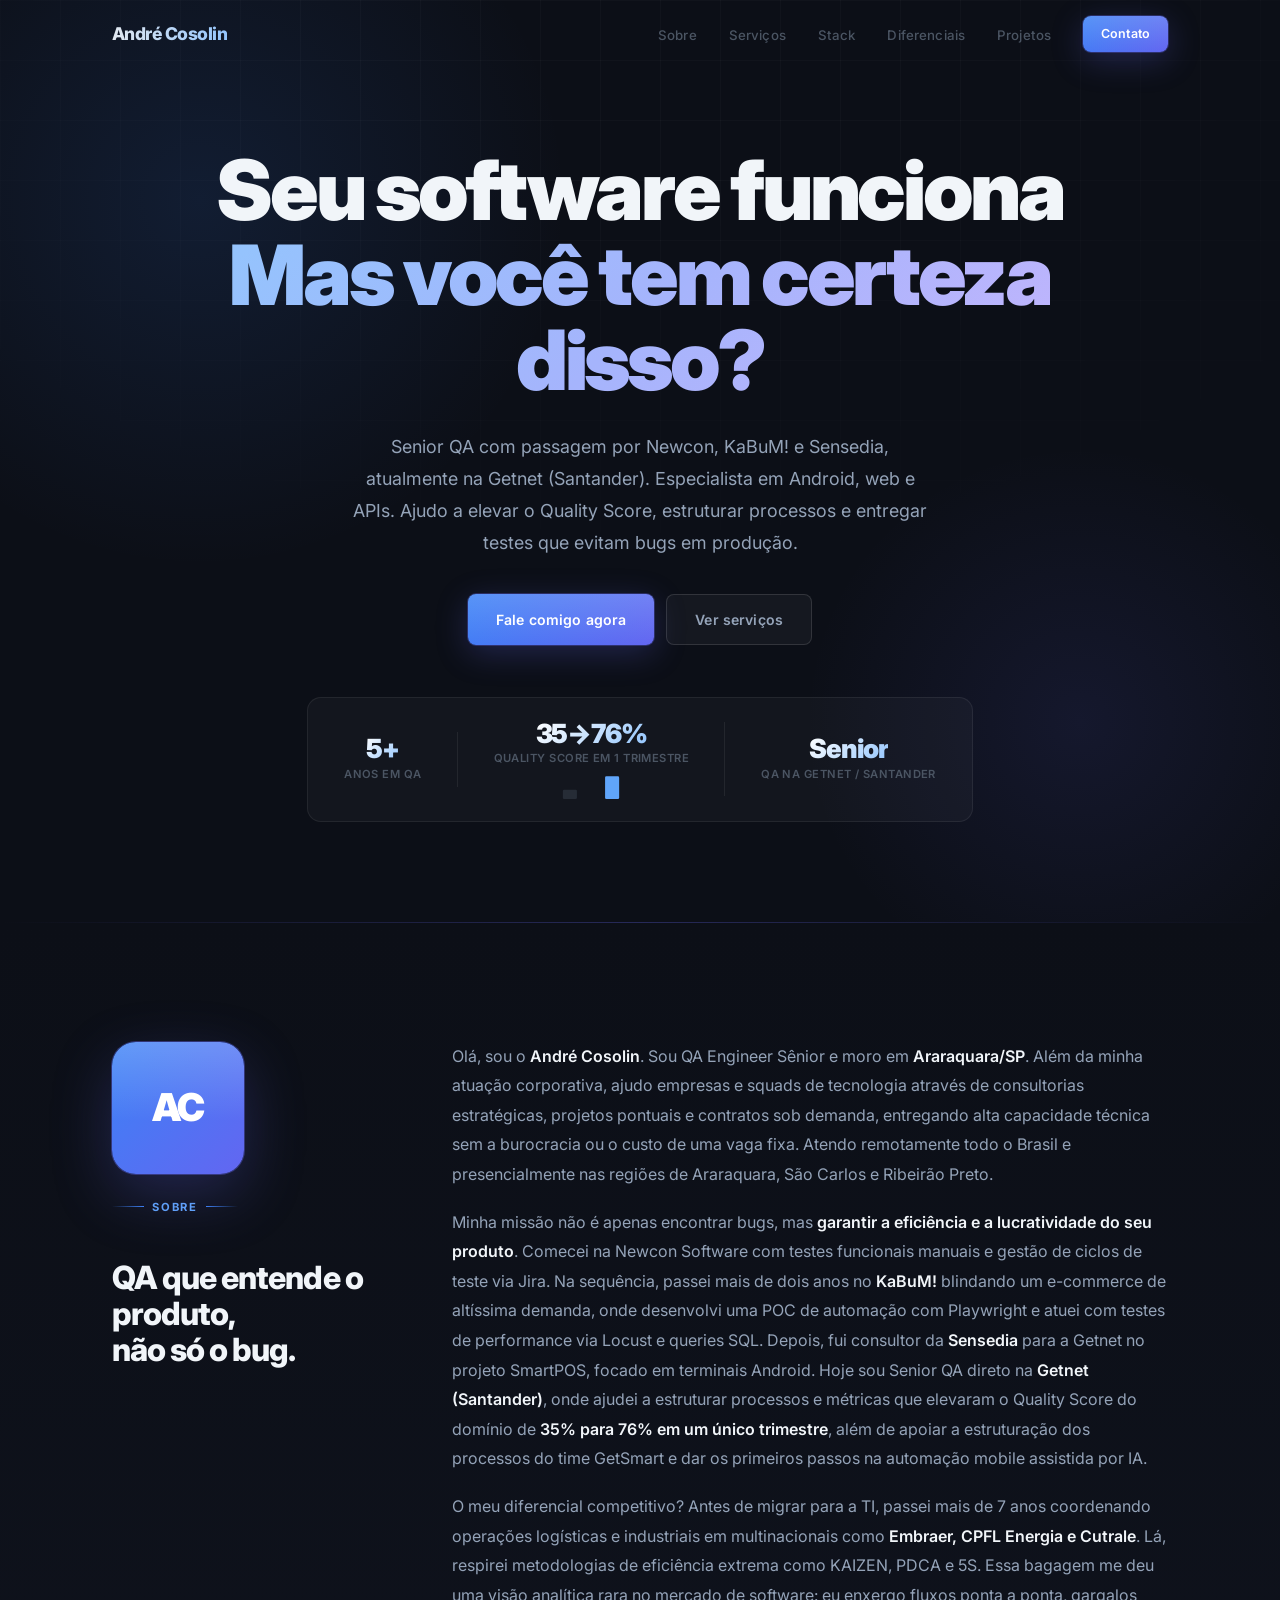
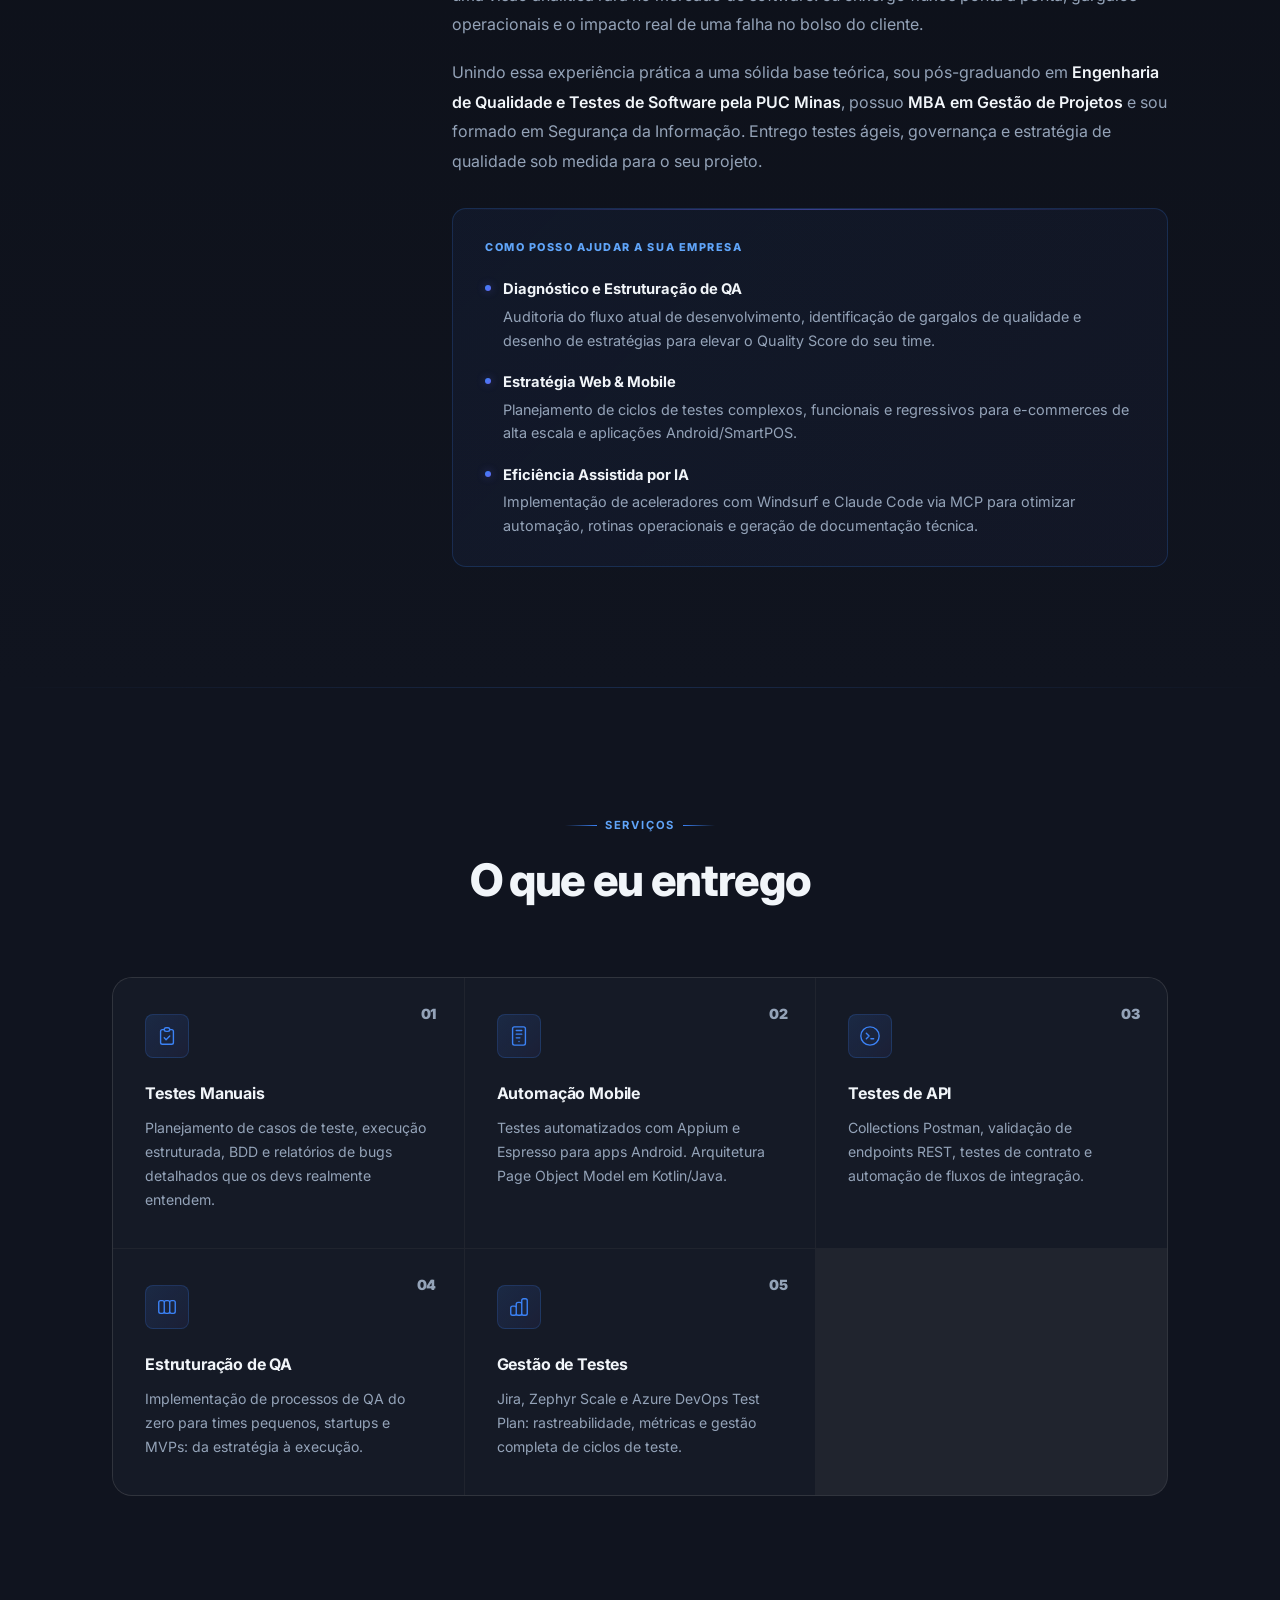
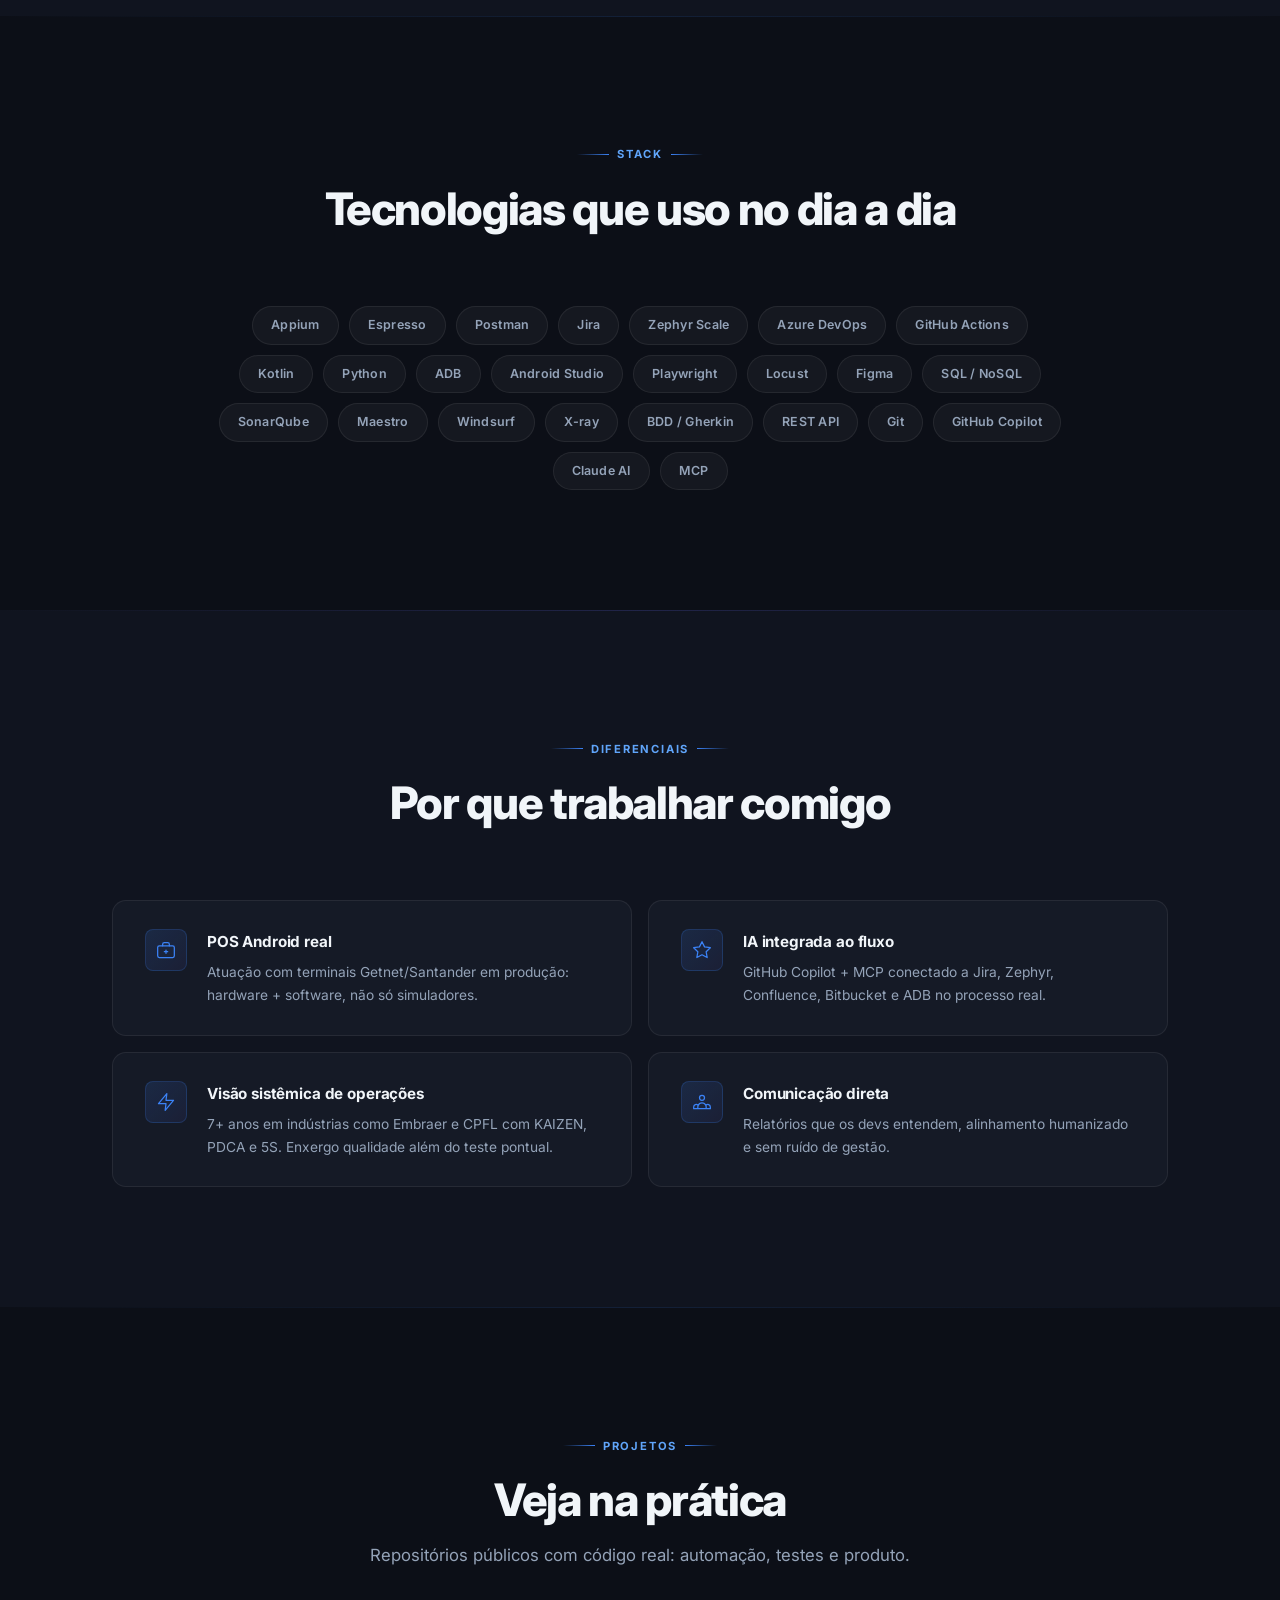
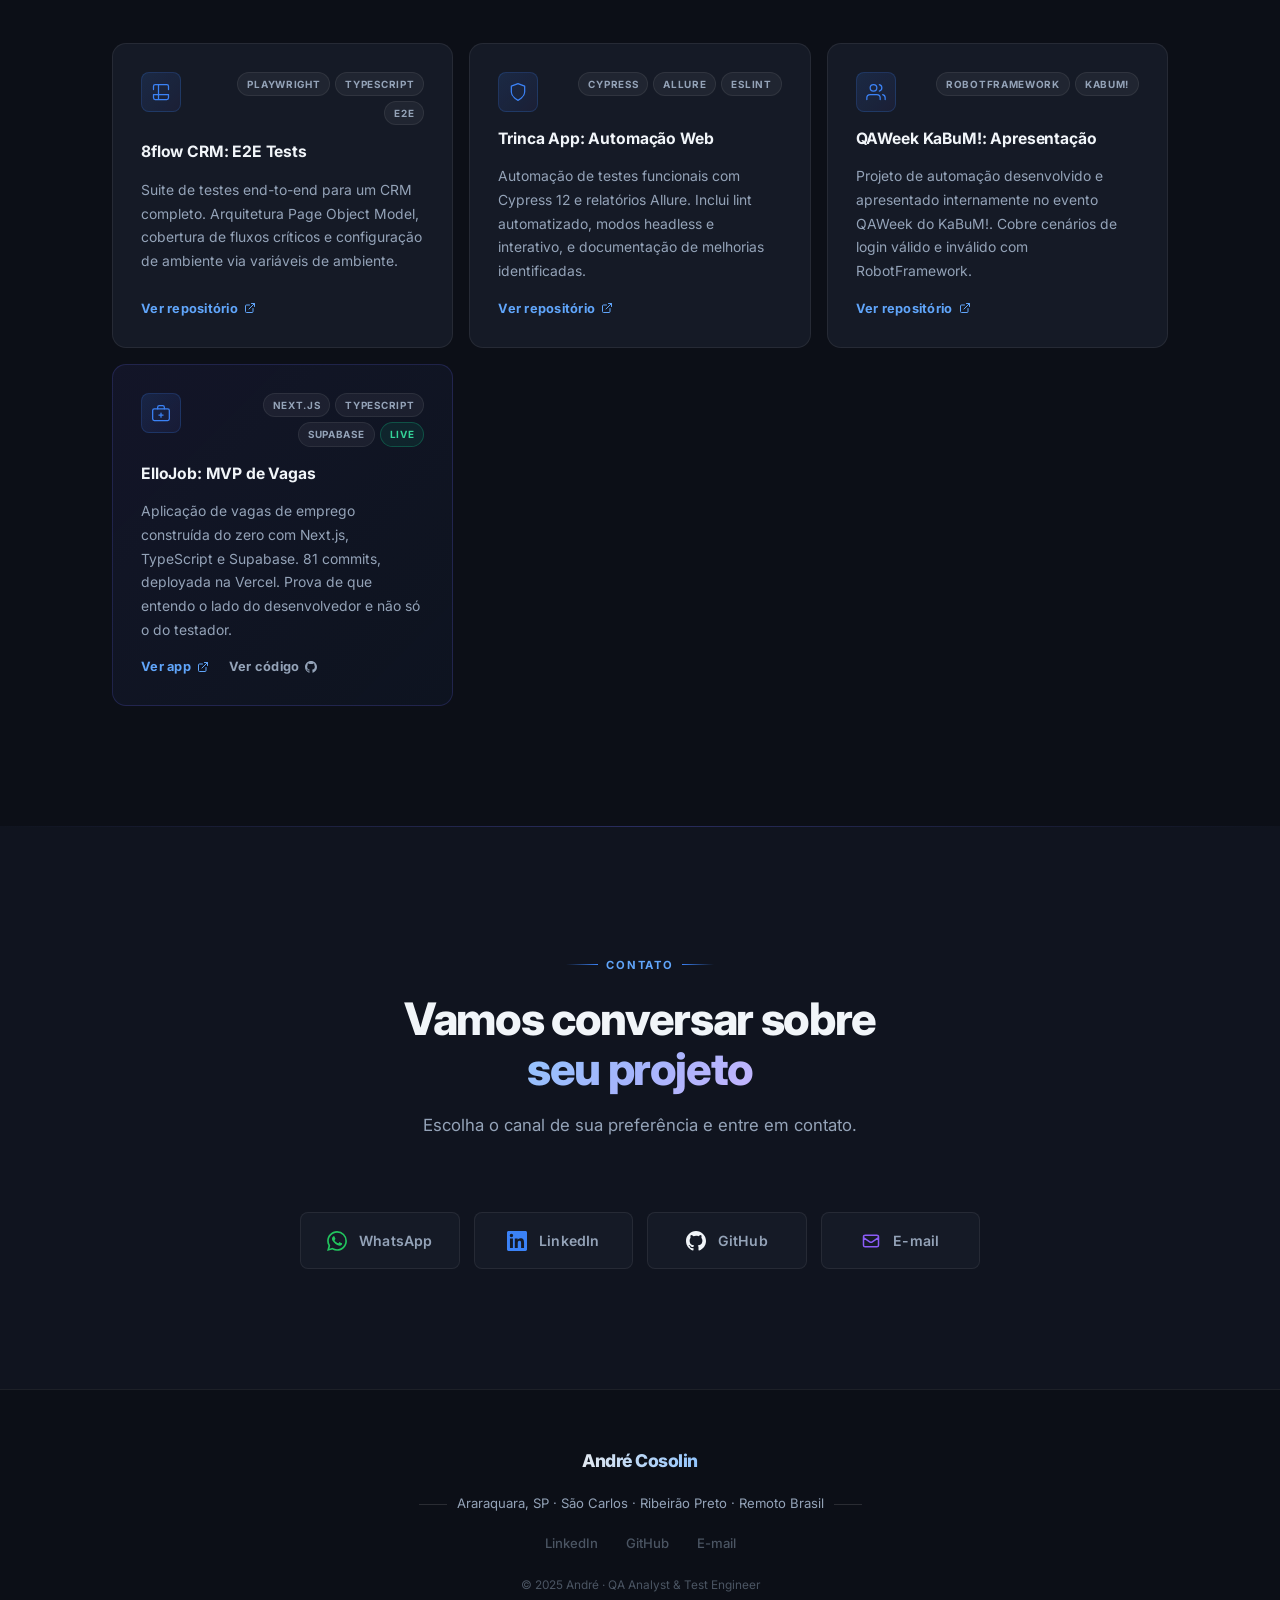
==== index.html @ 536c1dea "chore(seo): add Google Search Console verification meta tag" ====
<!DOCTYPE html>
<html lang="pt-BR">
<head>
  <meta charset="UTF-8" />
  <meta name="viewport" content="width=device-width, initial-scale=1.0" />
  <meta name="description" content="André, QA Analyst & Test Engineer Freelance. Testes manuais, automação mobile, APIs e estruturação de QA para times e empresas." />
  <link rel="canonical" href="https://andrecosolin.netlify.app/" />
  <meta name="google-site-verification" content="0a6u-U_HS1AW7EAEq7D7ukA5fP4KlkNfljepVfi30XE" />
  <title>André Cosolin | QA Analyst & Test Engineer Freelance</title>

  <!-- Open Graph -->
  <meta property="og:type" content="website" />
  <meta property="og:url" content="https://andrecosolin.netlify.app/" />
  <meta property="og:title" content="André Cosolin | QA Analyst & Test Engineer Freelance" />
  <meta property="og:description" content="Senior QA com passagem por Newcon, KaBuM! e Sensedia, atualmente na Getnet (Santander). Testes manuais, automação mobile, APIs e estruturação de processos de QA." />
  <meta property="og:image" content="https://andrecosolin.netlify.app/og-image.png" />
  <meta property="og:locale" content="pt_BR" />

  <!-- Twitter Card -->
  <meta name="twitter:card" content="summary_large_image" />
  <meta name="twitter:title" content="André Cosolin | QA Analyst & Test Engineer Freelance" />
  <meta name="twitter:description" content="Senior QA com passagem por Newcon, KaBuM! e Sensedia, atualmente na Getnet (Santander). Testes manuais, automação mobile, APIs e estruturação de processos de QA." />
  <meta name="twitter:image" content="https://andrecosolin.netlify.app/og-image.png" />
  <link rel="preconnect" href="https://fonts.googleapis.com" />
  <link rel="preconnect" href="https://fonts.gstatic.com" crossorigin />
  <link href="https://fonts.googleapis.com/css2?family=Inter:ital,opsz,wght@0,14..32,300;0,14..32,400;0,14..32,500;0,14..32,600;0,14..32,700;0,14..32,800;0,14..32,900&display=swap" rel="stylesheet" />
  <link rel="stylesheet" href="style.css" />
</head>
<body>

  <!-- NAV -->
  <nav class="navbar" id="navbar">
    <div class="container nav-inner">
      <a href="#hero" class="nav-logo">André Cosolin</a>
      <button class="nav-toggle" id="navToggle" aria-label="Menu" aria-expanded="false">
        <span></span><span></span><span></span>
      </button>
      <ul class="nav-links" id="navLinks">
        <li><a href="#sobre">Sobre</a></li>
        <li><a href="#servicos">Serviços</a></li>
        <li><a href="#stack">Stack</a></li>
        <li><a href="#diferenciais">Diferenciais</a></li>
        <li><a href="#projetos">Projetos</a></li>
        <li><a href="#contato" class="btn btn-sm btn-primary">Contato</a></li>
      </ul>
    </div>
  </nav>

  <!-- HERO -->
  <section class="hero" id="hero">
    <div class="hero-grid"></div>

    <div class="container hero-inner">
      <h1 class="hero-headline">
        Seu software funciona<br />
        <span class="line-2">Mas você tem certeza disso?</span>
      </h1>

      <p class="hero-sub">
        Senior QA com passagem por Newcon, KaBuM! e Sensedia, atualmente na Getnet (Santander).
        Especialista em Android, web e APIs. Ajudo a elevar o Quality Score, estruturar processos
        e entregar testes que evitam bugs em produção.
      </p>

      <div class="hero-ctas">
        <a href="#contato" class="btn btn-primary">Fale comigo agora</a>
        <a href="#servicos" class="btn btn-outline">Ver serviços</a>
      </div>

      <div class="hero-stats">
        <div class="stat">
          <span class="stat-num">5+</span>
          <span class="stat-label">anos em QA</span>
        </div>
        <div class="stat-sep"></div>
        <div class="stat">
          <span class="stat-num">35→76%</span>
          <span class="stat-label">Quality Score em 1 trimestre</span>
          <svg class="stat-chart" viewBox="0 0 100 36" preserveAspectRatio="none" aria-hidden="true">
            <rect x="6" y="22" width="22" height="14" rx="2" class="stat-chart-bar stat-chart-bar--before" />
            <rect x="72" y="2" width="22" height="34" rx="2" class="stat-chart-bar stat-chart-bar--after" />
          </svg>
        </div>
        <div class="stat-sep"></div>
        <div class="stat">
          <span class="stat-num">Senior</span>
          <span class="stat-label">QA na Getnet / Santander</span>
        </div>
      </div>
    </div>
  </section>

  <!-- SOBRE -->
  <section class="section sobre" id="sobre">
    <div class="container">
      <div class="sobre-wrap">
        <div class="sobre-left">
          <div class="sobre-avatar">
            <img src="foto.jpg" alt="Foto de André Cosolin" onerror="this.remove()" />
            <span class="sobre-avatar-fallback">AC</span>
          </div>
          <span class="section-tag">Sobre</span>
          <h2 class="section-title">QA que entende o produto,<br />não só o bug.</h2>
        </div>
        <div class="sobre-right">
          <p>
            Olá, sou o <span class="highlight">André Cosolin</span>. Sou QA Engineer Sênior e moro em
            <span class="highlight">Araraquara/SP</span>. Além da minha atuação corporativa, ajudo empresas
            e squads de tecnologia através de consultorias estratégicas, projetos pontuais e contratos sob
            demanda, entregando alta capacidade técnica sem a burocracia ou o custo de uma vaga fixa.
            Atendo remotamente todo o Brasil e presencialmente nas regiões de Araraquara, São Carlos e
            Ribeirão Preto.
          </p>
          <p>
            Minha missão não é apenas encontrar bugs, mas <span class="highlight">garantir a eficiência e a
            lucratividade do seu produto</span>. Comecei na Newcon Software com testes funcionais manuais e
            gestão de ciclos de teste via Jira. Na sequência, passei mais de dois anos no
            <span class="highlight">KaBuM!</span> blindando um e-commerce de altíssima demanda, onde
            desenvolvi uma POC de automação com Playwright e atuei com testes de performance via Locust e
            queries SQL. Depois, fui consultor da <span class="highlight">Sensedia</span> para a Getnet no projeto
            SmartPOS, focado em terminais Android. Hoje sou Senior QA direto na
            <span class="highlight">Getnet (Santander)</span>, onde ajudei a estruturar processos e métricas
            que elevaram o Quality Score do domínio de
            <span class="highlight">35% para 76% em um único trimestre</span>, além de apoiar a estruturação
            dos processos do time GetSmart e dar os primeiros passos na automação mobile assistida por IA.
          </p>
          <p>
            O meu diferencial competitivo? Antes de migrar para a TI, passei mais de 7 anos coordenando
            operações logísticas e industriais em multinacionais como
            <span class="highlight">Embraer, CPFL Energia e Cutrale</span>. Lá, respirei metodologias de
            eficiência extrema como KAIZEN, PDCA e 5S. Essa bagagem me deu uma visão analítica rara no
            mercado de software: eu enxergo fluxos ponta a ponta, gargalos operacionais e o impacto real
            de uma falha no bolso do cliente.
          </p>
          <p>
            Unindo essa experiência prática a uma sólida base teórica, sou pós-graduando em
            <span class="highlight">Engenharia de Qualidade e Testes de Software pela PUC Minas</span>,
            possuo <span class="highlight">MBA em Gestão de Projetos</span> e sou formado em Segurança da
            Informação. Entrego testes ágeis, governança e estratégia de qualidade sob medida para o seu projeto.
          </p>

          <div class="sobre-escopo">
            <p class="escopo-title">Como posso ajudar a sua empresa</p>
            <ul class="escopo-list">
              <li>
                <span class="escopo-item-title">Diagnóstico e Estruturação de QA</span>
                Auditoria do fluxo atual de desenvolvimento, identificação de gargalos de qualidade e
                desenho de estratégias para elevar o Quality Score do seu time.
              </li>
              <li>
                <span class="escopo-item-title">Estratégia Web &amp; Mobile</span>
                Planejamento de ciclos de testes complexos, funcionais e regressivos para e-commerces
                de alta escala e aplicações Android/SmartPOS.
              </li>
              <li>
                <span class="escopo-item-title">Eficiência Assistida por IA</span>
                Implementação de aceleradores com Windsurf e Claude Code via MCP para otimizar
                automação, rotinas operacionais e geração de documentação técnica.
              </li>
            </ul>
          </div>
        </div>
      </div>
    </div>
  </section>

  <!-- SERVIÇOS -->
  <section class="section servicos" id="servicos">
    <div class="container">
      <div class="section-header">
        <span class="section-tag">Serviços</span>
        <h2 class="section-title">O que eu entrego</h2>
      </div>
      <div class="cards-grid">

        <div class="card">
          <p class="card-num">01</p>
          <div class="card-icon">
            <svg viewBox="0 0 24 24" fill="none" stroke="currentColor" stroke-width="1.5" stroke-linecap="round" stroke-linejoin="round"><path d="M9 5H7a2 2 0 00-2 2v12a2 2 0 002 2h10a2 2 0 002-2V7a2 2 0 00-2-2h-2M9 5a2 2 0 002 2h2a2 2 0 002-2M9 5a2 2 0 012-2h2a2 2 0 012 2m-6 9l2 2 4-4"/></svg>
          </div>
          <h3>Testes Manuais</h3>
          <p>Planejamento de casos de teste, execução estruturada, BDD e relatórios de bugs detalhados que os devs realmente entendem.</p>
        </div>

        <div class="card">
          <p class="card-num">02</p>
          <div class="card-icon">
            <svg viewBox="0 0 24 24" fill="none" stroke="currentColor" stroke-width="1.5" stroke-linecap="round" stroke-linejoin="round"><rect x="5" y="2" width="14" height="20" rx="2"/><path d="M12 18h.01M9 6h6M9 10h6M9 14h4"/></svg>
          </div>
          <h3>Automação Mobile</h3>
          <p>Testes automatizados com Appium e Espresso para apps Android. Arquitetura Page Object Model em Kotlin/Java.</p>
        </div>

        <div class="card">
          <p class="card-num">03</p>
          <div class="card-icon">
            <svg viewBox="0 0 24 24" fill="none" stroke="currentColor" stroke-width="1.5" stroke-linecap="round" stroke-linejoin="round"><path d="M8 9l3 3-3 3M13 15h3"/><circle cx="12" cy="12" r="10"/></svg>
          </div>
          <h3>Testes de API</h3>
          <p>Collections Postman, validação de endpoints REST, testes de contrato e automação de fluxos de integração.</p>
        </div>

        <div class="card">
          <p class="card-num">04</p>
          <div class="card-icon">
            <svg viewBox="0 0 24 24" fill="none" stroke="currentColor" stroke-width="1.5" stroke-linecap="round" stroke-linejoin="round"><path d="M9 17V7m0 10a2 2 0 01-2 2H5a2 2 0 01-2-2V7a2 2 0 012-2h2a2 2 0 012 2m0 10a2 2 0 002 2h2a2 2 0 002-2M9 7a2 2 0 012-2h2a2 2 0 012 2m0 10V7m0 10a2 2 0 002 2h2a2 2 0 002-2V7a2 2 0 00-2-2h-2a2 2 0 00-2 2"/></svg>
          </div>
          <h3>Estruturação de QA</h3>
          <p>Implementação de processos de QA do zero para times pequenos, startups e MVPs: da estratégia à execução.</p>
        </div>

        <div class="card">
          <p class="card-num">05</p>
          <div class="card-icon">
            <svg viewBox="0 0 24 24" fill="none" stroke="currentColor" stroke-width="1.5" stroke-linecap="round" stroke-linejoin="round"><path d="M9 19v-6a2 2 0 00-2-2H5a2 2 0 00-2 2v6a2 2 0 002 2h2a2 2 0 002-2zm0 0V9a2 2 0 012-2h2a2 2 0 012 2v10m-6 0a2 2 0 002 2h2a2 2 0 002-2m0 0V5a2 2 0 012-2h2a2 2 0 012 2v14a2 2 0 01-2 2h-2a2 2 0 01-2-2z"/></svg>
          </div>
          <h3>Gestão de Testes</h3>
          <p>Jira, Zephyr Scale e Azure DevOps Test Plan: rastreabilidade, métricas e gestão completa de ciclos de teste.</p>
        </div>

      </div>
    </div>
  </section>

  <!-- STACK -->
  <section class="section stack" id="stack">
    <div class="container">
      <div class="section-header">
        <span class="section-tag">Stack</span>
        <h2 class="section-title">Tecnologias que uso no dia a dia</h2>
      </div>
      <div class="stack-tags">
        <span class="tag">Appium</span>
        <span class="tag">Espresso</span>
        <span class="tag">Postman</span>
        <span class="tag">Jira</span>
        <span class="tag">Zephyr Scale</span>
        <span class="tag">Azure DevOps</span>
        <span class="tag">GitHub Actions</span>
        <span class="tag">Kotlin</span>
        <span class="tag">Python</span>
        <span class="tag">ADB</span>
        <span class="tag">Android Studio</span>
        <span class="tag">Playwright</span>
        <span class="tag">Locust</span>
        <span class="tag">Figma</span>
        <span class="tag">SQL / NoSQL</span>
        <span class="tag">SonarQube</span>
        <span class="tag">Maestro</span>
        <span class="tag">Windsurf</span>
        <span class="tag">X-ray</span>
        <span class="tag">BDD / Gherkin</span>
        <span class="tag">REST API</span>
        <span class="tag">Git</span>
        <span class="tag">GitHub Copilot</span>
        <span class="tag">Claude AI</span>
        <span class="tag">MCP</span>
      </div>
    </div>
  </section>

  <!-- DIFERENCIAIS -->
  <section class="section diferenciais" id="diferenciais">
    <div class="container">
      <div class="section-header">
        <span class="section-tag">Diferenciais</span>
        <h2 class="section-title">Por que trabalhar comigo</h2>
      </div>
      <div class="diff-grid">

        <div class="diff-card">
          <div class="diff-icon">
            <svg viewBox="0 0 24 24" fill="none" stroke="currentColor" stroke-width="1.5" stroke-linecap="round" stroke-linejoin="round"><rect x="2" y="7" width="20" height="14" rx="2"/><path d="M16 7V5a2 2 0 00-2-2h-4a2 2 0 00-2 2v2"/><line x1="12" y1="12" x2="12" y2="16"/><line x1="10" y1="14" x2="14" y2="14"/></svg>
          </div>
          <div>
            <h4>POS Android real</h4>
            <p>Atuação com terminais Getnet/Santander em produção: hardware + software, não só simuladores.</p>
          </div>
        </div>

        <div class="diff-card">
          <div class="diff-icon">
            <svg viewBox="0 0 24 24" fill="none" stroke="currentColor" stroke-width="1.5" stroke-linecap="round" stroke-linejoin="round"><path d="M12 2l3.09 6.26L22 9.27l-5 4.87 1.18 6.88L12 17.77l-6.18 3.25L7 14.14 2 9.27l6.91-1.01L12 2z"/></svg>
          </div>
          <div>
            <h4>IA integrada ao fluxo</h4>
            <p>GitHub Copilot + MCP conectado a Jira, Zephyr, Confluence, Bitbucket e ADB no processo real.</p>
          </div>
        </div>

        <div class="diff-card">
          <div class="diff-icon">
            <svg viewBox="0 0 24 24" fill="none" stroke="currentColor" stroke-width="1.5" stroke-linecap="round" stroke-linejoin="round"><path d="M13 2L3 14h9l-1 8 10-12h-9l1-8z"/></svg>
          </div>
          <div>
            <h4>Visão sistêmica de operações</h4>
            <p>7+ anos em indústrias como Embraer e CPFL com KAIZEN, PDCA e 5S. Enxergo qualidade além do teste pontual.</p>
          </div>
        </div>

        <div class="diff-card">
          <div class="diff-icon">
            <svg viewBox="0 0 24 24" fill="none" stroke="currentColor" stroke-width="1.5" stroke-linecap="round" stroke-linejoin="round"><path d="M17 20h5v-2a3 3 0 00-5.356-1.857M17 20H7m10 0v-2c0-.656-.126-1.283-.356-1.857M7 20H2v-2a3 3 0 015.356-1.857M7 20v-2c0-.656.126-1.283.356-1.857m0 0a5.002 5.002 0 019.288 0M15 7a3 3 0 11-6 0 3 3 0 016 0z"/></svg>
          </div>
          <div>
            <h4>Comunicação direta</h4>
            <p>Relatórios que os devs entendem, alinhamento humanizado e sem ruído de gestão.</p>
          </div>
        </div>

      </div>
    </div>
  </section>

  <!-- PROJETOS -->
  <section class="section projetos" id="projetos">
    <div class="container">
      <div class="section-header">
        <span class="section-tag">Projetos</span>
        <h2 class="section-title">Veja na prática</h2>
        <p class="section-sub">Repositórios públicos com código real: automação, testes e produto.</p>
      </div>
      <div class="projetos-grid">

        <div class="projeto-card">
          <div class="projeto-header">
            <div class="projeto-icon">
              <svg viewBox="0 0 24 24" fill="none" stroke="currentColor" stroke-width="1.5" stroke-linecap="round" stroke-linejoin="round"><path d="M9 3H5a2 2 0 00-2 2v4m6-6h10a2 2 0 012 2v4M9 3v18m0 0h10a2 2 0 002-2v-4M9 21H5a2 2 0 01-2-2v-4m0 0h18"/></svg>
            </div>
            <div class="projeto-badges">
              <span class="badge">Playwright</span>
              <span class="badge">TypeScript</span>
              <span class="badge">E2E</span>
            </div>
          </div>
          <h3>8flow CRM: E2E Tests</h3>
          <p>Suite de testes end-to-end para um CRM completo. Arquitetura Page Object Model, cobertura de fluxos críticos e configuração de ambiente via variáveis de ambiente.</p>
          <a href="https://github.com/andrecosolin/8flow-e2e-tests" target="_blank" rel="noopener noreferrer" class="projeto-link">
            Ver repositório
            <svg viewBox="0 0 24 24" fill="none" stroke="currentColor" stroke-width="2" stroke-linecap="round" stroke-linejoin="round"><path d="M18 13v6a2 2 0 01-2 2H5a2 2 0 01-2-2V8a2 2 0 012-2h6M15 3h6v6M10 14L21 3"/></svg>
          </a>
        </div>

        <div class="projeto-card">
          <div class="projeto-header">
            <div class="projeto-icon">
              <svg viewBox="0 0 24 24" fill="none" stroke="currentColor" stroke-width="1.5" stroke-linecap="round" stroke-linejoin="round"><path d="M12 22s8-4 8-10V5l-8-3-8 3v7c0 6 8 10 8 10z"/></svg>
            </div>
            <div class="projeto-badges">
              <span class="badge">Cypress</span>
              <span class="badge">Allure</span>
              <span class="badge">ESLint</span>
            </div>
          </div>
          <h3>Trinca App: Automação Web</h3>
          <p>Automação de testes funcionais com Cypress 12 e relatórios Allure. Inclui lint automatizado, modos headless e interativo, e documentação de melhorias identificadas.</p>
          <a href="https://github.com/andrecosolin/cypress-test-trinca-app" target="_blank" rel="noopener noreferrer" class="projeto-link">
            Ver repositório
            <svg viewBox="0 0 24 24" fill="none" stroke="currentColor" stroke-width="2" stroke-linecap="round" stroke-linejoin="round"><path d="M18 13v6a2 2 0 01-2 2H5a2 2 0 01-2-2V8a2 2 0 012-2h6M15 3h6v6M10 14L21 3"/></svg>
          </a>
        </div>

        <div class="projeto-card">
          <div class="projeto-header">
            <div class="projeto-icon">
              <svg viewBox="0 0 24 24" fill="none" stroke="currentColor" stroke-width="1.5" stroke-linecap="round" stroke-linejoin="round"><path d="M17 21v-2a4 4 0 00-4-4H5a4 4 0 00-4 4v2"/><circle cx="9" cy="7" r="4"/><path d="M23 21v-2a4 4 0 00-3-3.87M16 3.13a4 4 0 010 7.75"/></svg>
            </div>
            <div class="projeto-badges">
              <span class="badge">RobotFramework</span>
              <span class="badge">KaBuM!</span>
            </div>
          </div>
          <h3>QAWeek KaBuM!: Apresentação</h3>
          <p>Projeto de automação desenvolvido e apresentado internamente no evento QAWeek do KaBuM!. Cobre cenários de login válido e inválido com RobotFramework.</p>
          <a href="https://github.com/andrecosolin/ProjetoQAWeek" target="_blank" rel="noopener noreferrer" class="projeto-link">
            Ver repositório
            <svg viewBox="0 0 24 24" fill="none" stroke="currentColor" stroke-width="2" stroke-linecap="round" stroke-linejoin="round"><path d="M18 13v6a2 2 0 01-2 2H5a2 2 0 01-2-2V8a2 2 0 012-2h6M15 3h6v6M10 14L21 3"/></svg>
          </a>
        </div>

        <div class="projeto-card projeto-card--destaque">
          <div class="projeto-header">
            <div class="projeto-icon">
              <svg viewBox="0 0 24 24" fill="none" stroke="currentColor" stroke-width="1.5" stroke-linecap="round" stroke-linejoin="round"><rect x="2" y="7" width="20" height="14" rx="2"/><path d="M16 7V5a2 2 0 00-2-2h-4a2 2 0 00-2 2v2M12 12v5M9.5 14.5h5"/></svg>
            </div>
            <div class="projeto-badges">
              <span class="badge">Next.js</span>
              <span class="badge">TypeScript</span>
              <span class="badge">Supabase</span>
              <span class="badge badge--green">Live</span>
            </div>
          </div>
          <h3>ElloJob: MVP de Vagas</h3>
          <p>Aplicação de vagas de emprego construída do zero com Next.js, TypeScript e Supabase. 81 commits, deployada na Vercel. Prova de que entendo o lado do desenvolvedor e não só o do testador.</p>
          <div class="projeto-links">
            <a href="https://ellojob.vercel.app" target="_blank" rel="noopener noreferrer" class="projeto-link">
              Ver app
              <svg viewBox="0 0 24 24" fill="none" stroke="currentColor" stroke-width="2" stroke-linecap="round" stroke-linejoin="round"><path d="M18 13v6a2 2 0 01-2 2H5a2 2 0 01-2-2V8a2 2 0 012-2h6M15 3h6v6M10 14L21 3"/></svg>
            </a>
            <a href="https://github.com/andrecosolin/ellojob" target="_blank" rel="noopener noreferrer" class="projeto-link projeto-link--secondary">
              Ver código
              <svg viewBox="0 0 24 24" fill="currentColor"><path d="M12 0C5.374 0 0 5.373 0 12c0 5.302 3.438 9.8 8.207 11.387.599.111.793-.261.793-.577v-2.234c-3.338.726-4.033-1.416-4.033-1.416-.546-1.387-1.333-1.756-1.333-1.756-1.089-.745.083-.729.083-.729 1.205.084 1.839 1.237 1.839 1.237 1.07 1.834 2.807 1.304 3.492.997.107-.775.418-1.305.762-1.604-2.665-.305-5.467-1.334-5.467-5.931 0-1.311.469-2.381 1.236-3.221-.124-.303-.535-1.524.117-3.176 0 0 1.008-.322 3.301 1.23A11.509 11.509 0 0112 5.803c1.02.005 2.047.138 3.006.404 2.291-1.552 3.297-1.23 3.297-1.23.653 1.653.242 2.874.118 3.176.77.84 1.235 1.911 1.235 3.221 0 4.609-2.807 5.624-5.479 5.921.43.372.823 1.102.823 2.222v3.293c0 .319.192.694.801.576C20.566 21.797 24 17.3 24 12c0-6.627-5.373-12-12-12z"/></svg>
            </a>
          </div>
        </div>

      </div>
    </div>
  </section>

  <!-- CONTATO -->
  <section class="section contato" id="contato">
    <div class="container">
      <div class="section-header">
        <span class="section-tag">Contato</span>
        <h2 class="section-title">Vamos conversar sobre<br /><span class="gradient-text">seu projeto</span></h2>
        <p class="section-sub">Escolha o canal de sua preferência e entre em contato.</p>
      </div>

      <div class="contato-links-center">


          <!-- PLACEHOLDER: troque 5516999999999 pelo seu número real (só dígitos, com DDI) -->
          <a href="https://wa.me/5516991077496" target="_blank" rel="noopener noreferrer" class="contact-link whatsapp">
            <svg viewBox="0 0 24 24" fill="currentColor"><path d="M17.472 14.382c-.297-.149-1.758-.867-2.03-.967-.273-.099-.471-.148-.67.15-.197.297-.767.966-.94 1.164-.173.199-.347.223-.644.075-.297-.15-1.255-.463-2.39-1.475-.883-.788-1.48-1.761-1.653-2.059-.173-.297-.018-.458.13-.606.134-.133.298-.347.446-.52.149-.174.198-.298.298-.497.099-.198.05-.371-.025-.52-.075-.149-.669-1.612-.916-2.207-.242-.579-.487-.5-.669-.51-.173-.008-.371-.01-.57-.01-.198 0-.52.074-.792.372-.272.297-1.04 1.016-1.04 2.479 0 1.462 1.065 2.875 1.213 3.074.149.198 2.096 3.2 5.077 4.487.709.306 1.262.489 1.694.625.712.227 1.36.195 1.871.118.571-.085 1.758-.719 2.006-1.413.248-.694.248-1.289.173-1.413-.074-.124-.272-.198-.57-.347m-5.421 7.403h-.004a9.87 9.87 0 01-5.031-1.378l-.361-.214-3.741.982.998-3.648-.235-.374a9.86 9.86 0 01-1.51-5.26c.001-5.45 4.436-9.884 9.888-9.884 2.64 0 5.122 1.03 6.988 2.898a9.825 9.825 0 012.893 6.994c-.003 5.45-4.437 9.884-9.885 9.884m8.413-18.297A11.815 11.815 0 0012.05 0C5.495 0 .16 5.335.157 11.892c0 2.096.547 4.142 1.588 5.945L.057 24l6.305-1.654a11.882 11.882 0 005.683 1.448h.005c6.554 0 11.89-5.335 11.893-11.893a11.821 11.821 0 00-3.48-8.413z"/></svg>
            WhatsApp
          </a>

          <a href="https://www.linkedin.com/in/andrecosolin/" target="_blank" rel="noopener noreferrer" class="contact-link linkedin">
            <svg viewBox="0 0 24 24" fill="currentColor"><path d="M20.447 20.452h-3.554v-5.569c0-1.328-.027-3.037-1.852-3.037-1.853 0-2.136 1.445-2.136 2.939v5.667H9.351V9h3.414v1.561h.046c.477-.9 1.637-1.85 3.37-1.85 3.601 0 4.267 2.37 4.267 5.455v6.286zM5.337 7.433a2.062 2.062 0 01-2.063-2.065 2.064 2.064 0 112.063 2.065zm1.782 13.019H3.555V9h3.564v11.452zM22.225 0H1.771C.792 0 0 .774 0 1.729v20.542C0 23.227.792 24 1.771 24h20.451C23.2 24 24 23.227 24 22.271V1.729C24 .774 23.2 0 22.222 0h.003z"/></svg>
            LinkedIn
          </a>

          <a href="https://github.com/andrecosolin" target="_blank" rel="noopener noreferrer" class="contact-link github">
            <svg viewBox="0 0 24 24" fill="currentColor"><path d="M12 0C5.374 0 0 5.373 0 12c0 5.302 3.438 9.8 8.207 11.387.599.111.793-.261.793-.577v-2.234c-3.338.726-4.033-1.416-4.033-1.416-.546-1.387-1.333-1.756-1.333-1.756-1.089-.745.083-.729.083-.729 1.205.084 1.839 1.237 1.839 1.237 1.07 1.834 2.807 1.304 3.492.997.107-.775.418-1.305.762-1.604-2.665-.305-5.467-1.334-5.467-5.931 0-1.311.469-2.381 1.236-3.221-.124-.303-.535-1.524.117-3.176 0 0 1.008-.322 3.301 1.23A11.509 11.509 0 0112 5.803c1.02.005 2.047.138 3.006.404 2.291-1.552 3.297-1.23 3.297-1.23.653 1.653.242 2.874.118 3.176.77.84 1.235 1.911 1.235 3.221 0 4.609-2.807 5.624-5.479 5.921.43.372.823 1.102.823 2.222v3.293c0 .319.192.694.801.576C20.566 21.797 24 17.3 24 12c0-6.627-5.373-12-12-12z"/></svg>
            GitHub
          </a>

          <a href="mailto:andre.cosolin@gmail.com" class="contact-link email">
            <svg viewBox="0 0 24 24" fill="none" stroke="currentColor" stroke-width="1.8" stroke-linecap="round" stroke-linejoin="round"><path d="M3 8l7.89 5.26a2 2 0 002.22 0L21 8M5 19h14a2 2 0 002-2V7a2 2 0 00-2-2H5a2 2 0 00-2 2v10a2 2 0 002 2z"/></svg>
            E-mail
          </a>
      </div>
    </div>
  </section>

  <!-- FOOTER -->
  <footer class="footer">
    <div class="container footer-inner">
      <a href="#hero" class="nav-logo">André Cosolin</a>
      <p class="footer-location">Araraquara, SP · São Carlos · Ribeirão Preto · Remoto Brasil</p>
      <div class="footer-links">
        <!-- PLACEHOLDER: troque pelos links reais -->
        <a href="https://www.linkedin.com/in/andrecosolin/" target="_blank" rel="noopener noreferrer">LinkedIn</a>
        <a href="https://github.com/andrecosolin" target="_blank" rel="noopener noreferrer">GitHub</a>
        <a href="mailto:andre.cosolin@gmail.com">E-mail</a>
      </div>
      <p class="footer-copy">© 2025 André · QA Analyst &amp; Test Engineer</p>
    </div>
  </footer>

  <script src="script.js"></script>
</body>
</html>
---- style.css ----
/* ============================================================
   DESIGN TOKENS
   ============================================================ */
*, *::before, *::after { box-sizing: border-box; margin: 0; padding: 0; }

:root {
  /* Cores base */
  --bg:          #0c0f17;
  --bg-2:        #10141f;
  --bg-card:     #151a26;
  --bg-elevated: #1a2030;

  /* Bordas */
  --border:      rgba(255,255,255,.07);
  --border-med:  rgba(255,255,255,.12);

  /* Accent */
  --blue:        #3b82f6;
  --blue-light:  #60a5fa;
  --indigo:      #6366f1;
  --violet:      #8b5cf6;
  --green:       #10b981;
  --green-light: #34d399;

  /* Gradientes */
  --grad-primary: linear-gradient(135deg, var(--blue) 0%, var(--indigo) 100%);
  --grad-text:    linear-gradient(135deg, #93c5fd 0%, #a5b4fc 50%, #c4b5fd 100%);
  --grad-glow:    rgba(99,102,241,.15);

  /* Texto */
  --text:        #f1f5f9;
  --text-2:      #94a3b8;
  --text-3:      #4b5563;
  --text-inv:    #fff;

  /* Tipografia */
  --font:        'Inter', system-ui, sans-serif;
  --nav-h:       68px;
  --max-w:       1120px;

  /* Outros */
  --radius-xl:   20px;
  --radius:      14px;
  --radius-sm:   8px;
  --ease:        cubic-bezier(.4,0,.2,1);
  --ease-spring: cubic-bezier(.34,1.56,.64,1);
}

html { scroll-behavior: smooth; font-size: 16px; }

body {
  font-family: var(--font);
  background: var(--bg);
  color: var(--text);
  line-height: 1.65;
  -webkit-font-smoothing: antialiased;
  overflow-x: hidden;
}

::-webkit-scrollbar { width: 5px; }
::-webkit-scrollbar-track { background: var(--bg); }
::-webkit-scrollbar-thumb { background: rgba(99,102,241,.4); border-radius: 99px; }

a { color: inherit; text-decoration: none; }
ul { list-style: none; }

/* ============================================================
   LAYOUT
   ============================================================ */
.container {
  width: 100%;
  max-width: var(--max-w);
  margin: 0 auto;
  padding: 0 32px;
}

.section { padding: 120px 0; }

.section-header { text-align: center; margin-bottom: 72px; }

.section-tag {
  display: inline-flex;
  align-items: center;
  gap: 8px;
  font-size: .7rem;
  font-weight: 700;
  letter-spacing: .16em;
  text-transform: uppercase;
  color: var(--blue-light);
  margin-bottom: 20px;
}
.section-tag::before,
.section-tag::after {
  content: '';
  display: block;
  width: 32px; height: 1px;
  background: linear-gradient(90deg, transparent, var(--blue));
}
.section-tag::after { background: linear-gradient(90deg, var(--blue), transparent); }

.section-title {
  font-size: clamp(1.9rem, 4vw, 2.8rem);
  font-weight: 800;
  line-height: 1.12;
  letter-spacing: -.03em;
  color: var(--text);
}

.gradient-text {
  background: var(--grad-text);
  -webkit-background-clip: text;
  -webkit-text-fill-color: transparent;
  background-clip: text;
}

.section-sub {
  margin-top: 16px;
  color: var(--text-2);
  font-size: 1.05rem;
  line-height: 1.75;
}

/* ============================================================
   GLASS CARD MIXIN
   ============================================================ */
.glass {
  background: linear-gradient(135deg, rgba(255,255,255,.04) 0%, rgba(255,255,255,.01) 100%);
  backdrop-filter: blur(12px);
  border: 1px solid var(--border);
  border-radius: var(--radius);
}

/* Gradient border trick */
.grad-border {
  position: relative;
}
.grad-border::before {
  content: '';
  position: absolute;
  inset: -1px;
  border-radius: inherit;
  background: linear-gradient(135deg, rgba(59,130,246,.4), rgba(99,102,241,.2), transparent 60%);
  z-index: -1;
}

/* ============================================================
   BUTTONS
   ============================================================ */
.btn {
  display: inline-flex;
  align-items: center;
  justify-content: center;
  gap: 8px;
  font-family: var(--font);
  font-weight: 600;
  font-size: .88rem;
  border-radius: var(--radius-sm);
  cursor: pointer;
  transition: all .22s var(--ease);
  border: none;
  padding: 13px 28px;
  position: relative;
  overflow: hidden;
  letter-spacing: .01em;
}

.btn-primary {
  background: var(--grad-primary);
  color: #fff;
  box-shadow: 0 0 0 1px rgba(99,102,241,.3), 0 8px 32px rgba(99,102,241,.25);
}
.btn-primary::after {
  content: '';
  position: absolute;
  inset: 0;
  background: linear-gradient(180deg, rgba(255,255,255,.15) 0%, transparent 100%);
  opacity: 1;
}
.btn-primary:hover {
  transform: translateY(-2px);
  box-shadow: 0 0 0 1px rgba(99,102,241,.5), 0 16px 40px rgba(99,102,241,.35);
}

.btn-outline {
  background: rgba(255,255,255,.04);
  color: var(--text-2);
  border: 1px solid var(--border-med);
}
.btn-outline:hover {
  background: rgba(255,255,255,.08);
  border-color: rgba(99,102,241,.5);
  color: var(--text);
  transform: translateY(-2px);
}

.btn-sm { padding: 8px 18px; font-size: .78rem; }
.btn-full { width: 100%; }

/* ============================================================
   NAVBAR
   ============================================================ */
.navbar {
  position: fixed;
  top: 0; left: 0; right: 0;
  z-index: 200;
  height: var(--nav-h);
  transition: all .3s var(--ease);
}

.navbar.scrolled {
  background: rgba(5,8,15,.88);
  backdrop-filter: blur(24px) saturate(200%);
  border-bottom: 1px solid var(--border);
  box-shadow: 0 1px 0 rgba(255,255,255,.04);
}

.nav-inner {
  height: 100%;
  display: flex;
  align-items: center;
  justify-content: space-between;
}

.nav-logo {
  font-size: 1.1rem;
  font-weight: 800;
  letter-spacing: -.03em;
  background: linear-gradient(90deg, #e2e8f0, #93c5fd);
  -webkit-background-clip: text;
  -webkit-text-fill-color: transparent;
  background-clip: text;
}

.nav-links {
  display: flex;
  align-items: center;
  gap: 32px;
}

.nav-links a:not(.btn) {
  font-size: .83rem;
  font-weight: 500;
  color: var(--text-3);
  transition: color .18s;
  position: relative;
  letter-spacing: .01em;
}
.nav-links a:not(.btn):hover { color: var(--text); }

.nav-toggle {
  display: none;
  flex-direction: column;
  gap: 5px;
  background: none;
  border: none;
  cursor: pointer;
  padding: 4px;
}
.nav-toggle span {
  display: block;
  width: 22px; height: 2px;
  background: var(--text-2);
  border-radius: 2px;
  transition: all .2s;
}

/* ============================================================
   HERO
   ============================================================ */
.hero {
  min-height: 100vh;
  display: flex;
  align-items: center;
  position: relative;
  overflow: hidden;
}

/* Fundo com mesh gradient */
.hero::before {
  content: '';
  position: absolute;
  width: 800px; height: 800px;
  top: -200px; left: -200px;
  background: radial-gradient(circle, rgba(59,130,246,.12) 0%, transparent 65%);
  pointer-events: none;
}
.hero::after {
  content: '';
  position: absolute;
  width: 600px; height: 600px;
  bottom: -100px; right: -100px;
  background: radial-gradient(circle, rgba(99,102,241,.1) 0%, transparent 65%);
  pointer-events: none;
}

.hero-grid {
  position: absolute;
  inset: 0;
  background-image:
    linear-gradient(rgba(255,255,255,.022) 1px, transparent 1px),
    linear-gradient(90deg, rgba(255,255,255,.022) 1px, transparent 1px);
  background-size: 60px 60px;
  mask-image: radial-gradient(ellipse 80% 70% at 50% 0%, black 30%, transparent 100%);
  pointer-events: none;
}

.hero-inner {
  position: relative;
  z-index: 1;
  display: flex;
  flex-direction: column;
  align-items: center;
  text-align: center;
  gap: 28px;
  padding: calc(var(--nav-h) + 80px) 0 100px;
  width: 100%;
}

/* Badge de status */
.hero-eyebrow {
  display: inline-flex;
  align-items: center;
  gap: 10px;
  font-size: .75rem;
  font-weight: 600;
  letter-spacing: .04em;
  color: var(--text-2);
  background: rgba(255,255,255,.04);
  border: 1px solid var(--border-med);
  padding: 7px 18px 7px 14px;
  border-radius: 99px;
}

.status-dot {
  width: 7px; height: 7px;
  border-radius: 50%;
  background: var(--green-light);
  box-shadow: 0 0 0 3px rgba(16,185,129,.2), 0 0 12px rgba(16,185,129,.4);
  animation: pulse-green 2.5s ease-in-out infinite;
}
@keyframes pulse-green {
  0%, 100% { box-shadow: 0 0 0 3px rgba(16,185,129,.2), 0 0 12px rgba(16,185,129,.4); }
  50%       { box-shadow: 0 0 0 6px rgba(16,185,129,.1), 0 0 20px rgba(16,185,129,.2); }
}

/* Headline */
.hero-headline {
  font-size: clamp(2.8rem, 7vw, 5.2rem);
  font-weight: 900;
  line-height: 1.02;
  letter-spacing: -.04em;
  max-width: 880px;
}

.hero-headline .line-2 {
  display: block;
  background: var(--grad-text);
  -webkit-background-clip: text;
  -webkit-text-fill-color: transparent;
  background-clip: text;
}

.hero-sub {
  font-size: clamp(.95rem, 2vw, 1.12rem);
  color: var(--text-2);
  max-width: 580px;
  line-height: 1.8;
}

.hero-ctas {
  display: flex;
  gap: 12px;
  flex-wrap: wrap;
  justify-content: center;
  margin-top: 6px;
}

/* Stats bar */
.hero-stats {
  display: inline-flex;
  align-items: center;
  margin-top: 24px;
  background: rgba(255,255,255,.03);
  border: 1px solid var(--border);
  border-radius: var(--radius);
  overflow: hidden;
}

.stat {
  display: flex;
  flex-direction: column;
  align-items: center;
  gap: 3px;
  padding: 22px 36px;
  position: relative;
}

.stat::after {
  content: '';
  position: absolute;
  top: 20%; right: 0; bottom: 20%;
  width: 1px;
  background: var(--border);
}
.stat:last-child::after { display: none; }

.stat-num {
  font-size: 1.65rem;
  font-weight: 900;
  letter-spacing: -.04em;
  background: linear-gradient(135deg, #fff, #93c5fd);
  -webkit-background-clip: text;
  -webkit-text-fill-color: transparent;
  background-clip: text;
  line-height: 1;
}

.stat-label {
  font-size: .7rem;
  font-weight: 600;
  color: var(--text-3);
  letter-spacing: .04em;
  white-space: nowrap;
  text-transform: uppercase;
}

/* compat com elemento separador antigo */
.stat-sep { display: none; }

.stat-chart {
  width: 64px;
  height: 24px;
  margin-top: 4px;
}

.stat-chart-bar--before {
  fill: var(--text-3);
  opacity: .35;
}

.stat-chart-bar--after {
  fill: var(--blue-light);
}

/* ============================================================
   SOBRE
   ============================================================ */
.sobre {
  background: linear-gradient(180deg, var(--bg) 0%, var(--bg-2) 100%);
  position: relative;
}

.sobre::before {
  content: '';
  position: absolute;
  left: 0; top: 0; right: 0; height: 1px;
  background: linear-gradient(90deg, transparent, rgba(99,102,241,.3), transparent);
}

.sobre-wrap {
  display: grid;
  grid-template-columns: 260px 1fr;
  gap: 80px;
  align-items: start;
}

.sobre-left { display: flex; flex-direction: column; gap: 24px; }

.sobre-avatar {
  width: 132px; height: 132px;
  border-radius: 24px;
  background: var(--grad-primary);
  display: flex;
  align-items: center;
  justify-content: center;
  font-size: 2.4rem;
  font-weight: 900;
  color: #fff;
  letter-spacing: -.04em;
  box-shadow: 0 0 0 1px rgba(99,102,241,.4), 0 20px 60px rgba(99,102,241,.25);
  position: relative;
  overflow: hidden;
}
.sobre-avatar::after {
  content: '';
  position: absolute;
  inset: 0;
  border-radius: inherit;
  background: linear-gradient(180deg, rgba(255,255,255,.2) 0%, transparent 60%);
  pointer-events: none;
}
.sobre-avatar img {
  width: 100%; height: 100%;
  object-fit: cover;
  display: block;
  position: relative;
  z-index: 1;
}
.sobre-avatar-fallback {
  position: absolute;
  inset: 0;
  display: flex;
  align-items: center;
  justify-content: center;
}

.sobre-left .section-title { text-align: left; font-size: clamp(1.5rem, 3vw, 2rem); }

.sobre-right p {
  color: var(--text-2);
  font-size: 1rem;
  line-height: 1.85;
  margin-bottom: 18px;
}
.sobre-right p:last-child { margin-bottom: 0; }

.highlight {
  color: var(--text);
  font-weight: 600;
}

/* Escopo */
.sobre-escopo {
  margin-top: 32px;
  padding: 28px 32px;
  background: linear-gradient(135deg, rgba(59,130,246,.06) 0%, rgba(99,102,241,.04) 100%);
  border: 1px solid rgba(59,130,246,.2);
  border-radius: var(--radius);
  position: relative;
  overflow: hidden;
}
.sobre-escopo::before {
  content: '';
  position: absolute;
  top: 0; left: 0; right: 0; height: 1px;
  background: linear-gradient(90deg, transparent, rgba(99,102,241,.5), transparent);
}

.escopo-title {
  font-size: .68rem !important;
  font-weight: 800 !important;
  letter-spacing: .14em;
  text-transform: uppercase;
  color: var(--blue-light) !important;
  margin-bottom: 20px !important;
}

.escopo-list {
  display: flex;
  flex-direction: column;
  gap: 18px;
  list-style: none;
}

.escopo-list li {
  font-size: .9rem;
  color: var(--text-2);
  line-height: 1.65;
  padding-left: 18px;
  position: relative;
}

.escopo-list li::before {
  content: '';
  position: absolute;
  left: 0; top: 8px;
  width: 6px; height: 6px;
  border-radius: 50%;
  background: var(--grad-primary);
  box-shadow: 0 0 8px rgba(99,102,241,.4);
}

.escopo-item-title {
  display: block;
  font-weight: 700;
  color: var(--text);
  font-size: .92rem;
  margin-bottom: 3px;
}

/* ============================================================
   SERVIÇOS
   ============================================================ */
.servicos {
  background: var(--bg-2);
  position: relative;
}
.servicos::before {
  content: '';
  position: absolute;
  left: 0; top: 0; right: 0; height: 1px;
  background: linear-gradient(90deg, transparent, rgba(59,130,246,.2), transparent);
}

.cards-grid {
  display: grid;
  grid-template-columns: repeat(auto-fill, minmax(310px, 1fr));
  gap: 1px;
  background: var(--border);
  border: 1px solid var(--border);
  border-radius: var(--radius-xl);
  overflow: hidden;
}

.card {
  background: var(--bg-card);
  padding: 36px 32px;
  position: relative;
  overflow: hidden;
  transition: background .2s var(--ease);
}

.card::before {
  content: '';
  position: absolute;
  inset: 0;
  background: linear-gradient(135deg, rgba(59,130,246,.06) 0%, transparent 60%);
  opacity: 0;
  transition: opacity .25s;
}
.card:hover { background: var(--bg-elevated); }
.card:hover::before { opacity: 1; }

/* Número grande de fundo */
.card-num {
  position: absolute;
  top: 24px; right: 28px;
  font-size: 4rem;
  font-weight: 900;
  color: rgba(255,255,255,.03);
  letter-spacing: -.04em;
  line-height: 1;
  pointer-events: none;
  transition: color .25s;
}
.card:hover .card-num { color: rgba(99,102,241,.07); }

.card-icon {
  width: 44px; height: 44px;
  color: var(--blue);
  margin-bottom: 22px;
  background: linear-gradient(135deg, rgba(59,130,246,.15), rgba(99,102,241,.08));
  border: 1px solid rgba(59,130,246,.2);
  border-radius: var(--radius-sm);
  padding: 10px;
}
.card-icon svg { width: 100%; height: 100%; }

.card h3 {
  font-size: 1rem;
  font-weight: 700;
  margin-bottom: 10px;
  letter-spacing: -.01em;
}
.card p { color: var(--text-2); font-size: .88rem; line-height: 1.7; }

/* ============================================================
   STACK
   ============================================================ */
.stack {
  background: var(--bg);
  position: relative;
}
.stack::before {
  content: '';
  position: absolute;
  left: 0; top: 0; right: 0; height: 1px;
  background: linear-gradient(90deg, transparent, rgba(59,130,246,.15), transparent);
}

.stack-tags {
  display: flex;
  flex-wrap: wrap;
  gap: 10px;
  justify-content: center;
  max-width: 860px;
  margin: 0 auto;
}

.tag {
  font-size: .78rem;
  font-weight: 600;
  color: var(--text-2);
  background: rgba(255,255,255,.04);
  border: 1px solid var(--border);
  padding: 8px 18px;
  border-radius: 99px;
  transition: all .2s var(--ease);
  cursor: default;
  letter-spacing: .02em;
}

.tag:hover {
  border-color: rgba(99,102,241,.45);
  color: var(--text);
  background: rgba(99,102,241,.08);
  transform: translateY(-2px);
  box-shadow: 0 4px 16px rgba(99,102,241,.15);
}

/* ============================================================
   DIFERENCIAIS
   ============================================================ */
.diferenciais {
  background: var(--bg-2);
  position: relative;
}
.diferenciais::before {
  content: '';
  position: absolute;
  left: 0; top: 0; right: 0; height: 1px;
  background: linear-gradient(90deg, transparent, rgba(99,102,241,.2), transparent);
}

.diff-grid {
  display: grid;
  grid-template-columns: repeat(2, 1fr);
  gap: 16px;
}

.diff-card {
  display: flex;
  gap: 20px;
  align-items: flex-start;
  padding: 28px 32px;
  background: var(--bg-card);
  border: 1px solid var(--border);
  border-radius: var(--radius);
  transition: all .22s var(--ease);
  position: relative;
  overflow: hidden;
}
.diff-card::before {
  content: '';
  position: absolute;
  inset: 0;
  background: linear-gradient(135deg, rgba(99,102,241,.05), transparent);
  opacity: 0;
  transition: opacity .2s;
}
.diff-card:hover {
  border-color: rgba(99,102,241,.3);
  transform: translateY(-3px);
  box-shadow: 0 12px 40px rgba(0,0,0,.3);
}
.diff-card:hover::before { opacity: 1; }

.diff-icon {
  flex-shrink: 0;
  width: 42px; height: 42px;
  color: var(--blue);
  background: linear-gradient(135deg, rgba(59,130,246,.15), rgba(99,102,241,.08));
  border: 1px solid rgba(59,130,246,.2);
  border-radius: var(--radius-sm);
  padding: 10px;
}
.diff-icon svg { width: 100%; height: 100%; }

.diff-card h4 { font-size: .95rem; font-weight: 700; margin-bottom: 7px; letter-spacing: -.01em; }
.diff-card p { color: var(--text-2); font-size: .86rem; line-height: 1.65; }

/* ============================================================
   PROJETOS
   ============================================================ */
.projetos {
  background: var(--bg);
  position: relative;
}
.projetos::before {
  content: '';
  position: absolute;
  left: 0; top: 0; right: 0; height: 1px;
  background: linear-gradient(90deg, transparent, rgba(59,130,246,.15), transparent);
}

.projetos-grid {
  display: grid;
  grid-template-columns: repeat(auto-fill, minmax(300px, 1fr));
  gap: 16px;
}

.projeto-card {
  background: var(--bg-card);
  border: 1px solid var(--border);
  border-radius: var(--radius);
  padding: 28px;
  display: flex;
  flex-direction: column;
  gap: 14px;
  transition: all .22s var(--ease);
  position: relative;
  overflow: hidden;
}

.projeto-card::after {
  content: '';
  position: absolute;
  bottom: 0; left: 0; right: 0; height: 2px;
  background: var(--grad-primary);
  transform: scaleX(0);
  transform-origin: left;
  transition: transform .3s var(--ease);
}

.projeto-card:hover {
  border-color: rgba(99,102,241,.3);
  transform: translateY(-5px);
  box-shadow: 0 20px 60px rgba(0,0,0,.4), 0 0 0 1px rgba(99,102,241,.1);
}
.projeto-card:hover::after { transform: scaleX(1); }

.projeto-card--destaque {
  background: linear-gradient(135deg, rgba(99,102,241,.08) 0%, rgba(59,130,246,.04) 100%);
  border-color: rgba(99,102,241,.2);
}

.projeto-header {
  display: flex;
  align-items: flex-start;
  justify-content: space-between;
  gap: 12px;
}

.projeto-icon {
  width: 40px; height: 40px;
  flex-shrink: 0;
  color: var(--blue);
  background: linear-gradient(135deg, rgba(59,130,246,.15), rgba(99,102,241,.08));
  border: 1px solid rgba(59,130,246,.2);
  border-radius: var(--radius-sm);
  padding: 9px;
}
.projeto-icon svg { width: 100%; height: 100%; }

.projeto-badges {
  display: flex;
  flex-wrap: wrap;
  gap: 5px;
  justify-content: flex-end;
}

.badge {
  font-size: .62rem;
  font-weight: 700;
  letter-spacing: .07em;
  text-transform: uppercase;
  padding: 3px 9px;
  border-radius: 99px;
  background: rgba(255,255,255,.05);
  border: 1px solid var(--border);
  color: var(--text-2);
}

.badge--green {
  background: rgba(16,185,129,.1);
  border-color: rgba(16,185,129,.3);
  color: var(--green-light);
}

.projeto-card h3 {
  font-size: .98rem;
  font-weight: 700;
  letter-spacing: -.01em;
}

.projeto-card p {
  color: var(--text-2);
  font-size: .87rem;
  line-height: 1.7;
  flex: 1;
}

.projeto-link {
  display: inline-flex;
  align-items: center;
  gap: 6px;
  font-size: .8rem;
  font-weight: 700;
  color: var(--blue-light);
  letter-spacing: .02em;
  transition: all .18s;
  margin-top: auto;
}
.projeto-link svg { width: 12px; height: 12px; }
.projeto-link:hover { gap: 10px; color: #bfdbfe; }

.projeto-link--secondary { color: var(--text-2); }
.projeto-link--secondary:hover { color: var(--text); }

.projeto-links { display: flex; gap: 20px; margin-top: auto; }

/* ============================================================
   CONTATO
   ============================================================ */
.contato {
  background: var(--bg-2);
  position: relative;
}
.contato::before {
  content: '';
  position: absolute;
  left: 0; top: 0; right: 0; height: 1px;
  background: linear-gradient(90deg, transparent, rgba(99,102,241,.3), transparent);
}

.contato-links-center {
  display: flex;
  flex-wrap: wrap;
  gap: 14px;
  justify-content: center;
  max-width: 680px;
  margin: 0 auto;
}

.contato-links-center .contact-link {
  flex: 1 1 140px;
  justify-content: center;
}

.contact-link {
  display: flex;
  align-items: center;
  gap: 12px;
  padding: 16px 22px;
  border-radius: var(--radius-sm);
  background: var(--bg-card);
  border: 1px solid var(--border);
  font-size: .88rem;
  font-weight: 600;
  color: var(--text-2);
  transition: all .2s var(--ease);
  letter-spacing: .01em;
}

.contact-link svg { width: 20px; height: 20px; flex-shrink: 0; transition: transform .2s; }
.contact-link:hover {
  border-color: rgba(99,102,241,.4);
  color: var(--text);
  background: rgba(99,102,241,.06);
  transform: translateY(-3px);
  box-shadow: 0 8px 24px rgba(0,0,0,.25);
}
.contact-link:hover svg { transform: scale(1.15); }

.contact-link.whatsapp svg  { color: #22c55e; }
.contact-link.linkedin svg  { color: #3b82f6; }
.contact-link.github svg    { color: var(--text); }
.contact-link.email svg     { color: var(--violet); }

/* ============================================================
   FOOTER
   ============================================================ */
.footer {
  border-top: 1px solid var(--border);
  padding: 56px 0;
  background: var(--bg);
}

.footer-inner {
  display: flex;
  flex-direction: column;
  align-items: center;
  gap: 18px;
  text-align: center;
}

.footer-location {
  font-size: .82rem;
  color: var(--text-2);
  display: flex;
  align-items: center;
  gap: 10px;
}
.footer-location::before,
.footer-location::after {
  content: '';
  display: block;
  width: 28px; height: 1px;
  background: var(--border-med);
}

.footer-links { display: flex; gap: 28px; }
.footer-links a {
  font-size: .82rem;
  font-weight: 500;
  color: var(--text-3);
  transition: color .18s;
}
.footer-links a:hover { color: var(--blue-light); }

.footer-copy {
  font-size: .74rem;
  color: var(--text-3);
  margin-top: 4px;
}

/* ============================================================
   RESPONSIVE
   ============================================================ */
@media (max-width: 960px) {
  .sobre-wrap {
    grid-template-columns: 1fr;
    gap: 40px;
  }
  .diff-grid { grid-template-columns: 1fr; }
}

@media (max-width: 680px) {
  .section { padding: 80px 0; }
  .container { padding: 0 20px; }

  .nav-links {
    display: none;
    position: absolute;
    top: var(--nav-h); left: 0; right: 0;
    background: rgba(5,8,15,.97);
    backdrop-filter: blur(24px);
    border-bottom: 1px solid var(--border);
    flex-direction: column;
    align-items: stretch;
    gap: 0;
    padding: 12px 0 20px;
  }
  .nav-links.open { display: flex; }
  .nav-links a:not(.btn) { padding: 13px 28px; font-size: .95rem; }
  .nav-links li:last-child { padding: 12px 24px; }
  .nav-links .btn { width: calc(100% - 48px); margin: 0 24px; }
  .nav-toggle { display: flex; }

  .hero-headline { font-size: clamp(2.2rem, 9vw, 2.8rem); }
  .hero-stats { flex-direction: column; width: 100%; max-width: 320px; }
  .stat::after { display: none; }
  .stat { padding: 16px 24px; border-bottom: 1px solid var(--border); }
  .stat:last-child { border-bottom: none; }

  .cards-grid { grid-template-columns: 1fr; border-radius: var(--radius); }
  .projetos-grid { grid-template-columns: 1fr; }
  .footer-links { flex-wrap: wrap; justify-content: center; }
}
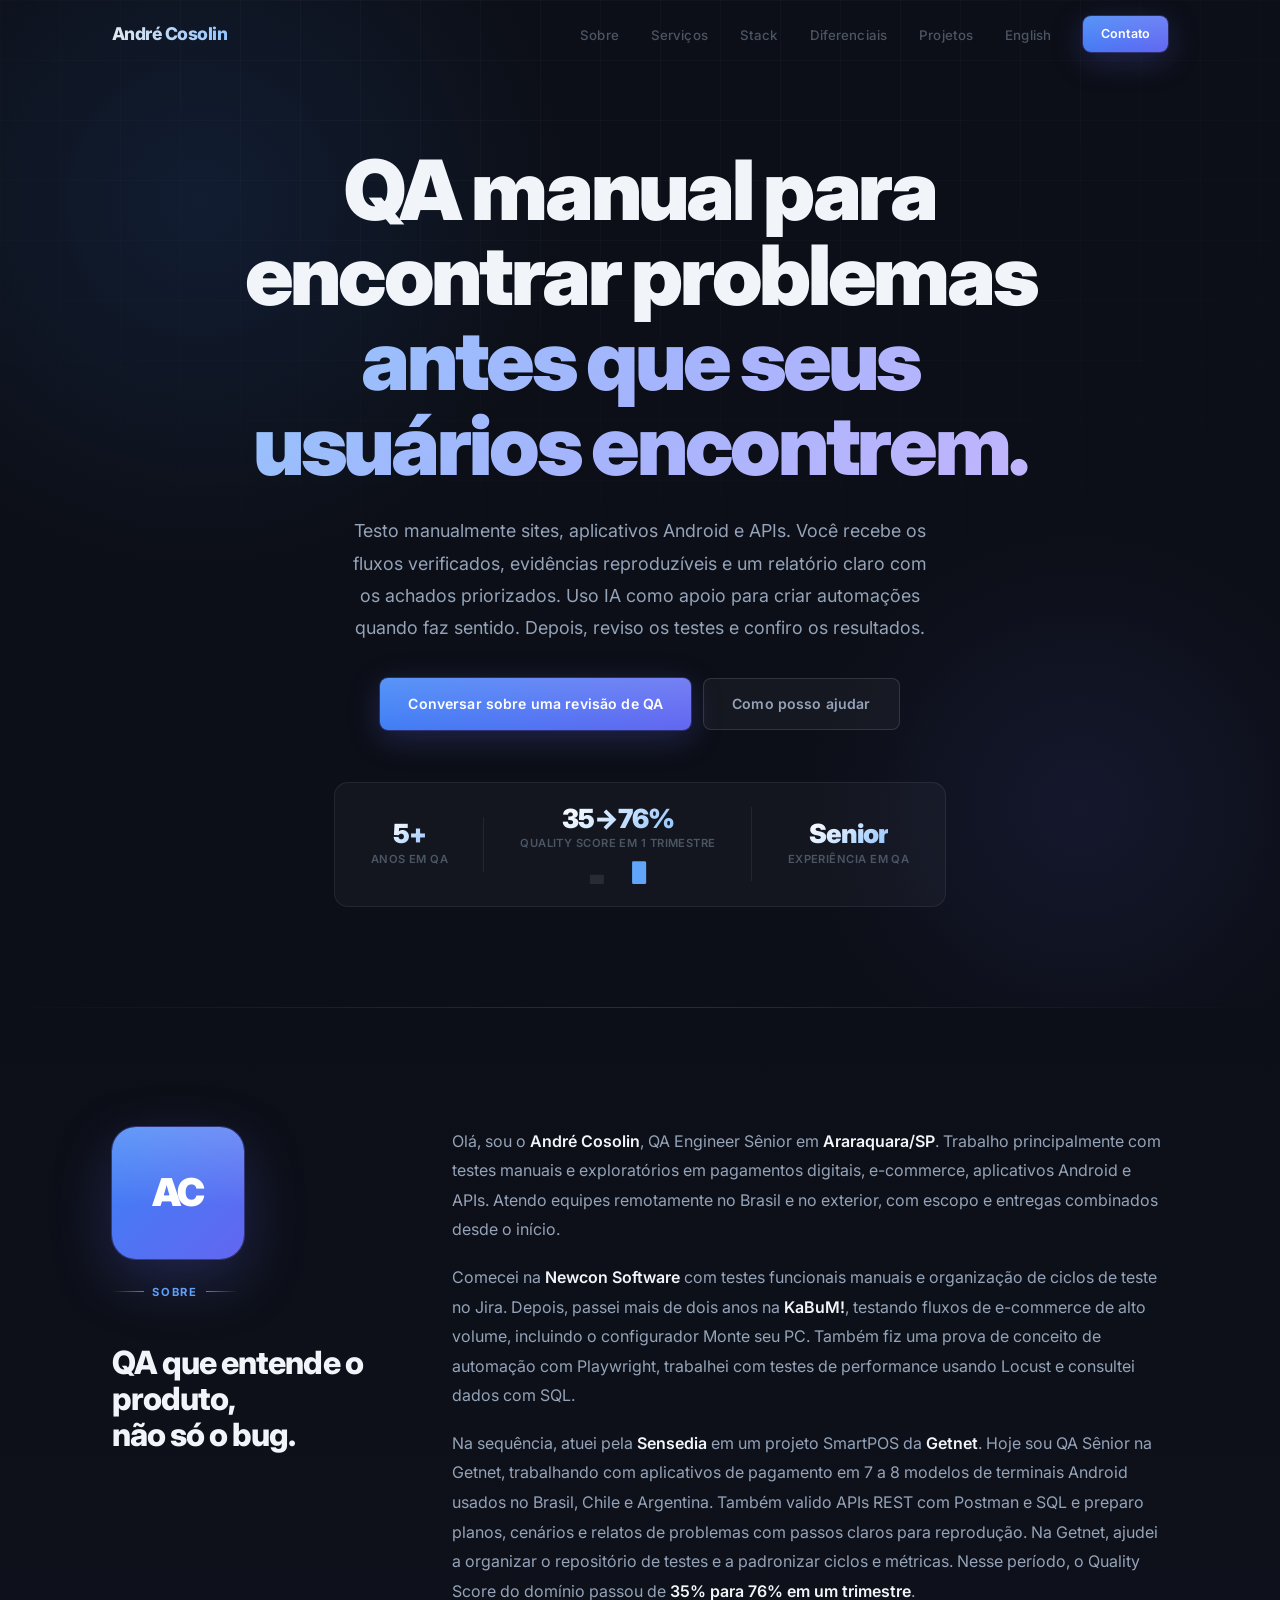
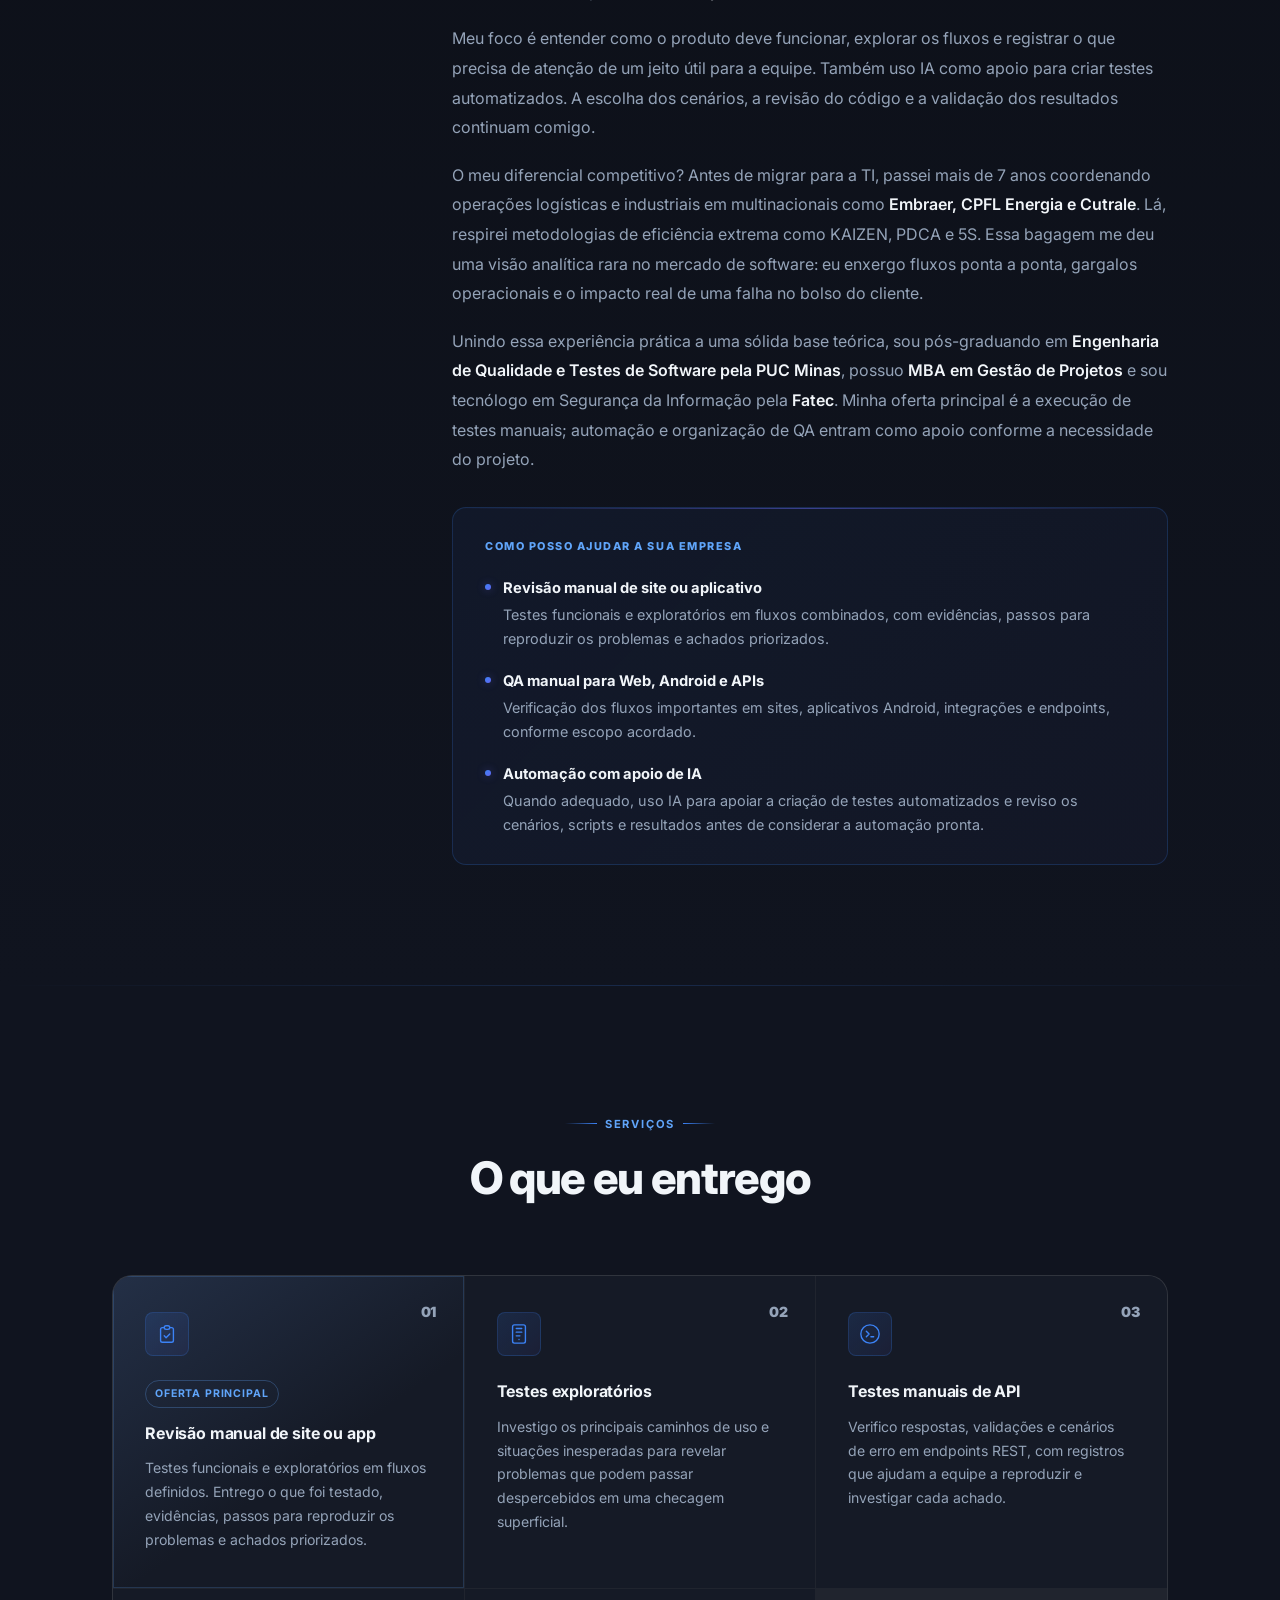
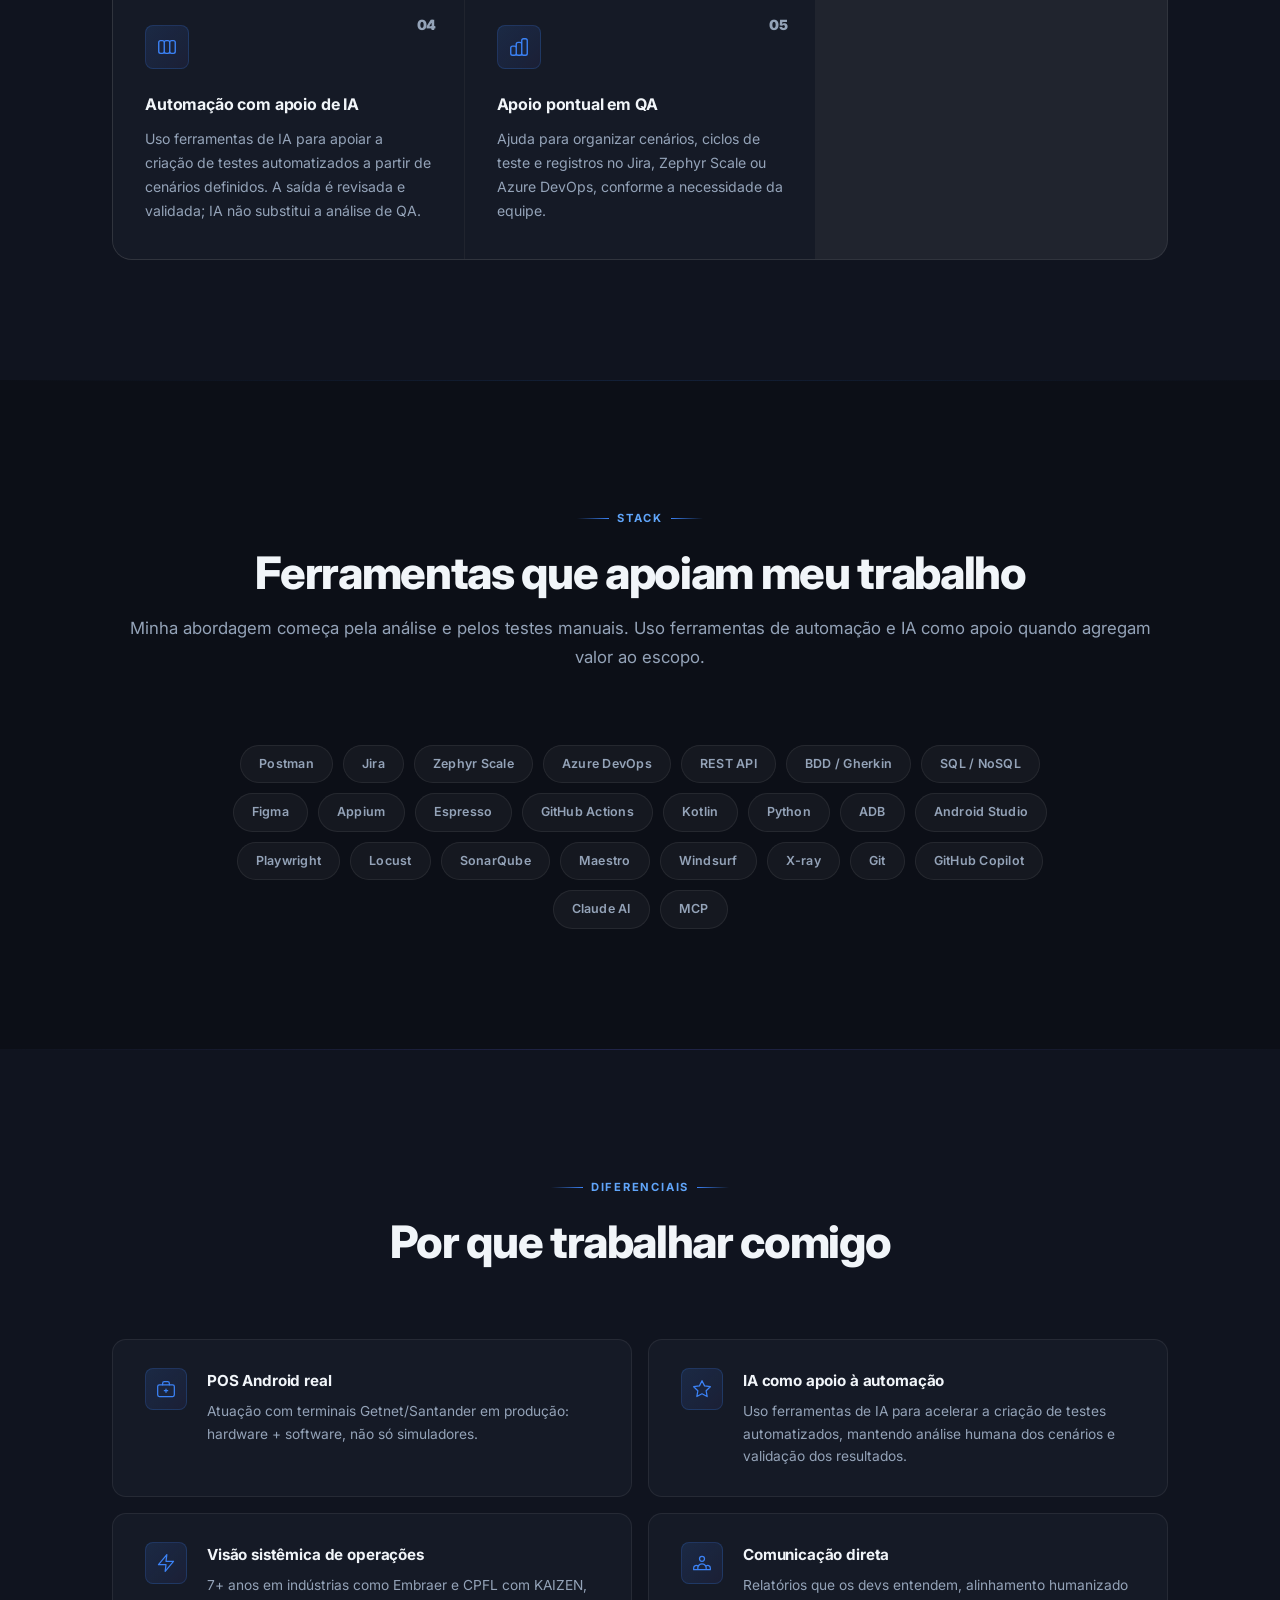
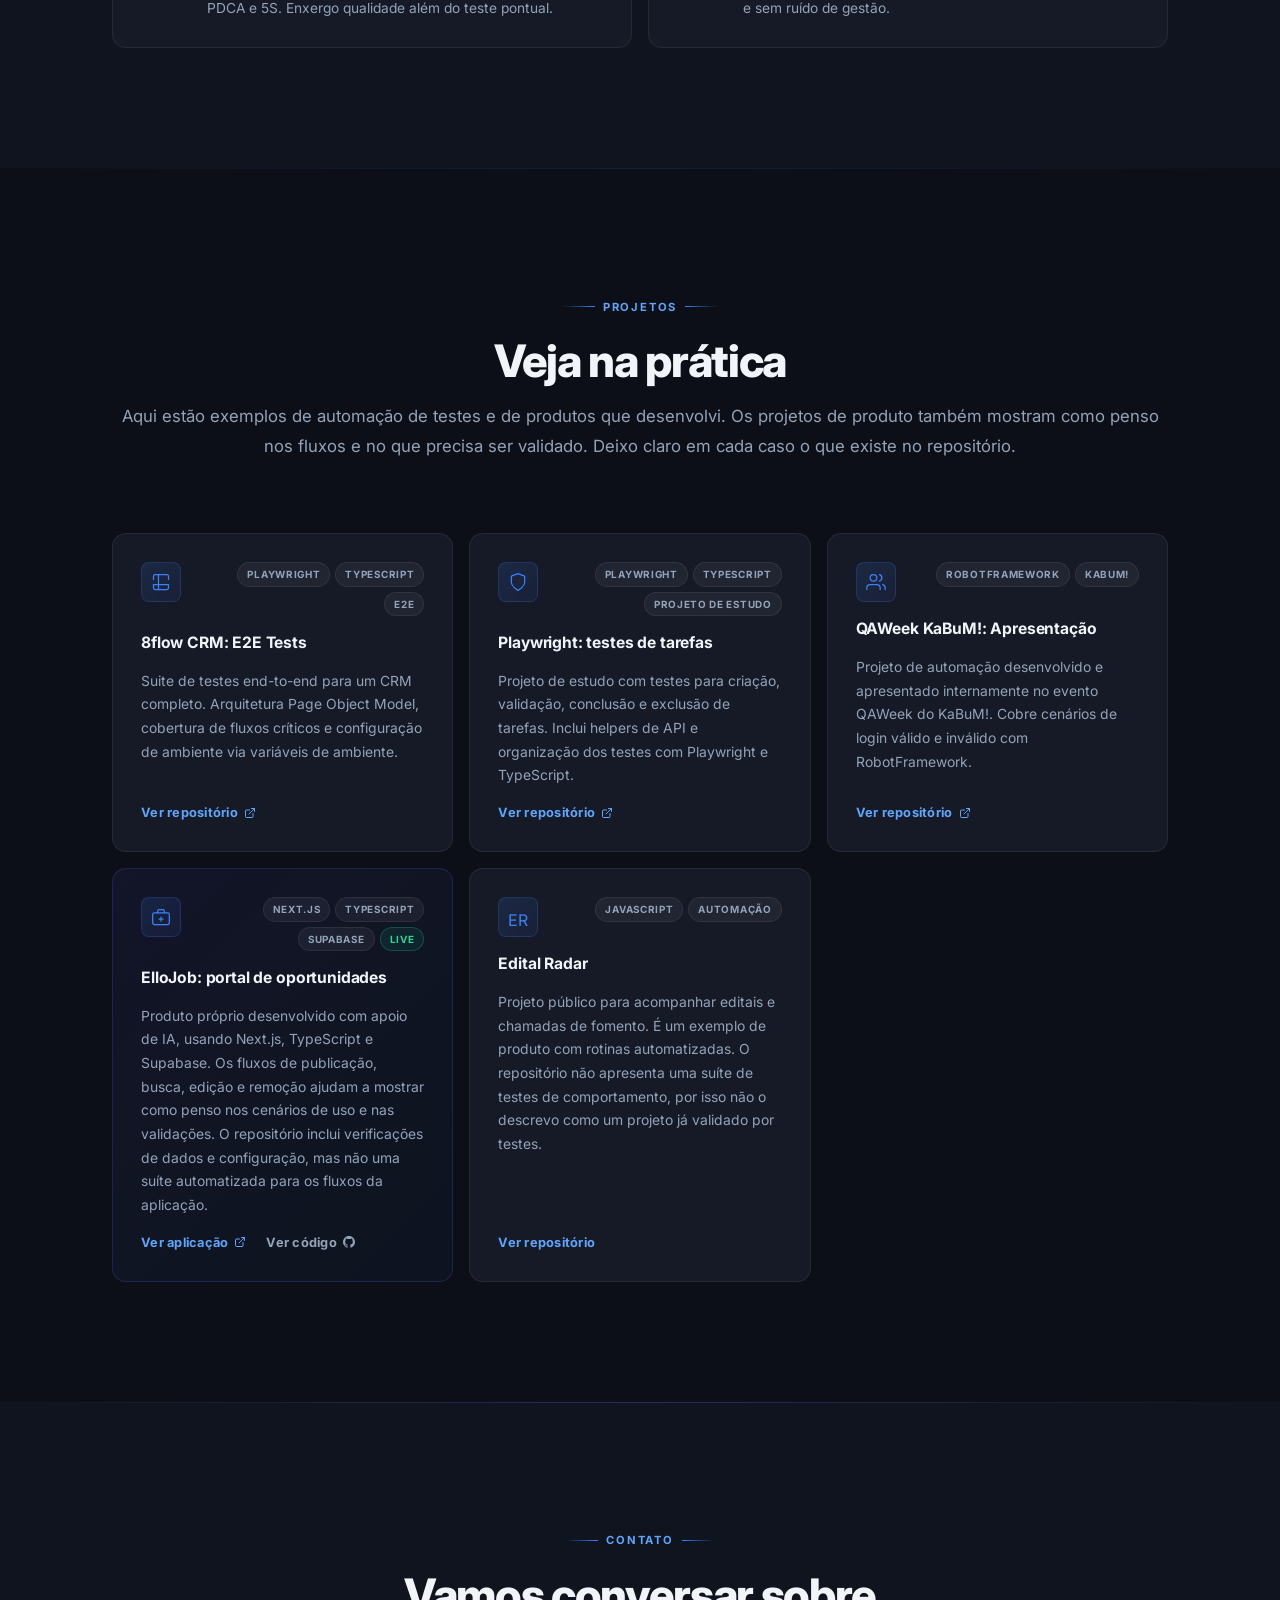
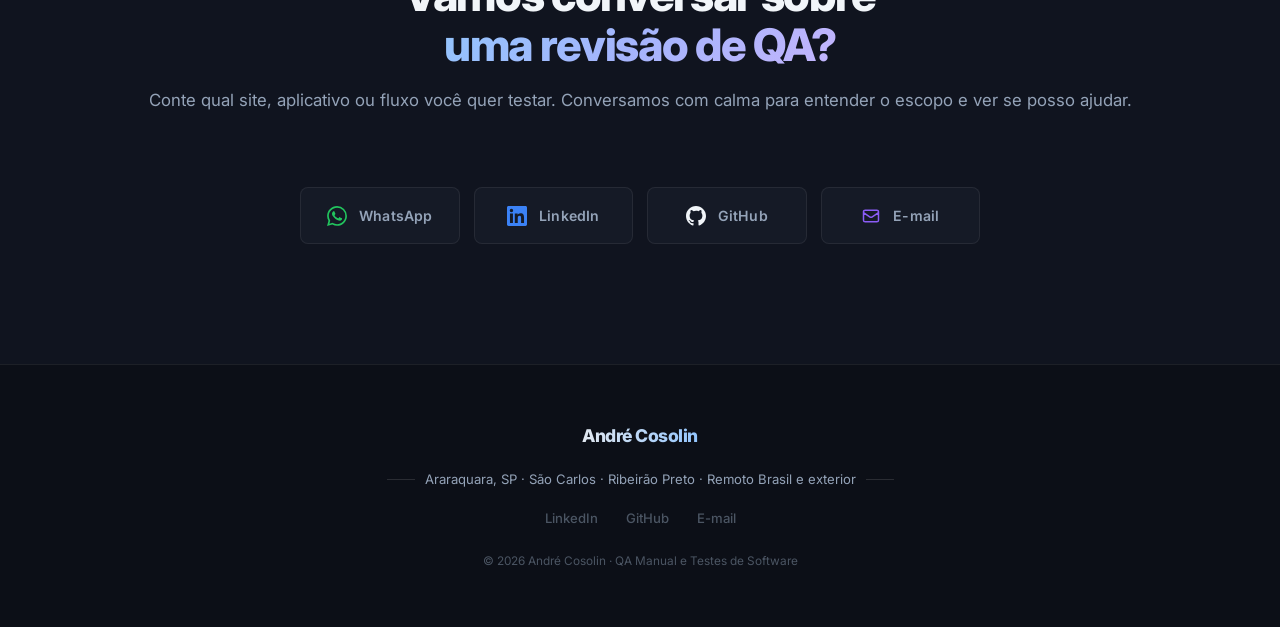
==== commit 89eb672e: "Atualiza portfólio para QA manual e exploratório Co-authored-by: Manus <dev-agent@manus.ai>" ====
--- a/index.html
+++ b/index.html
@@ -3,23 +3,23 @@
 <head>
   <meta charset="UTF-8" />
   <meta name="viewport" content="width=device-width, initial-scale=1.0" />
-  <meta name="description" content="André, QA Analyst & Test Engineer Freelance. Testes manuais, automação mobile, APIs e estruturação de QA para times e empresas." />
+  <meta name="description" content="QA manual e exploratório para sites, aplicativos Android e APIs. André Cosolin ajuda equipes no Brasil e no exterior a encontrar problemas antes do lançamento." />
   <link rel="canonical" href="https://andrecosolin.netlify.app/" />
   <meta name="google-site-verification" content="0a6u-U_HS1AW7EAEq7D7ukA5fP4KlkNfljepVfi30XE" />
-  <title>André Cosolin | QA Analyst & Test Engineer Freelance</title>
+  <title>André Cosolin | QA Manual e Testes de Software</title>
 
   <!-- Open Graph -->
   <meta property="og:type" content="website" />
   <meta property="og:url" content="https://andrecosolin.netlify.app/" />
-  <meta property="og:title" content="André Cosolin | QA Analyst & Test Engineer Freelance" />
-  <meta property="og:description" content="Senior QA com passagem por Newcon, KaBuM! e Sensedia, atualmente na Getnet (Santander). Testes manuais, automação mobile, APIs e estruturação de processos de QA." />
+  <meta property="og:title" content="André Cosolin | QA Manual e Testes de Software" />
+  <meta property="og:description" content="Testes manuais e exploratórios para sites, aplicativos Android e APIs. Evidências claras e achados priorizados. Atendimento remoto no Brasil e no exterior." />
   <meta property="og:image" content="https://andrecosolin.netlify.app/og-image.png" />
   <meta property="og:locale" content="pt_BR" />
 
   <!-- Twitter Card -->
   <meta name="twitter:card" content="summary_large_image" />
-  <meta name="twitter:title" content="André Cosolin | QA Analyst & Test Engineer Freelance" />
-  <meta name="twitter:description" content="Senior QA com passagem por Newcon, KaBuM! e Sensedia, atualmente na Getnet (Santander). Testes manuais, automação mobile, APIs e estruturação de processos de QA." />
+  <meta name="twitter:title" content="André Cosolin | QA Manual e Testes de Software" />
+  <meta name="twitter:description" content="Testes manuais e exploratórios para sites, aplicativos Android e APIs. Evidências claras e achados priorizados. Atendimento remoto no Brasil e no exterior." />
   <meta name="twitter:image" content="https://andrecosolin.netlify.app/og-image.png" />
   <link rel="preconnect" href="https://fonts.googleapis.com" />
   <link rel="preconnect" href="https://fonts.gstatic.com" crossorigin />
@@ -41,6 +41,7 @@
         <li><a href="#stack">Stack</a></li>
         <li><a href="#diferenciais">Diferenciais</a></li>
         <li><a href="#projetos">Projetos</a></li>
+        <li><a href="index-en.html" lang="en" hreflang="en">English</a></li>
         <li><a href="#contato" class="btn btn-sm btn-primary">Contato</a></li>
       </ul>
     </div>
@@ -52,19 +53,19 @@
 
     <div class="container hero-inner">
       <h1 class="hero-headline">
-        Seu software funciona<br />
-        <span class="line-2">Mas você tem certeza disso?</span>
+        QA manual para encontrar problemas<br />
+        <span class="line-2">antes que seus usuários encontrem.</span>
       </h1>
 
       <p class="hero-sub">
-        Senior QA com passagem por Newcon, KaBuM! e Sensedia, atualmente na Getnet (Santander).
-        Especialista em Android, web e APIs. Ajudo a elevar o Quality Score, estruturar processos
-        e entregar testes que evitam bugs em produção.
+        Testo manualmente sites, aplicativos Android e APIs. Você recebe os fluxos verificados,
+        evidências reproduzíveis e um relatório claro com os achados priorizados. Uso IA como apoio
+        para criar automações quando faz sentido. Depois, reviso os testes e confiro os resultados.
       </p>
 
       <div class="hero-ctas">
-        <a href="#contato" class="btn btn-primary">Fale comigo agora</a>
-        <a href="#servicos" class="btn btn-outline">Ver serviços</a>
+        <a href="#contato" class="btn btn-primary">Conversar sobre uma revisão de QA</a>
+        <a href="#servicos" class="btn btn-outline">Como posso ajudar</a>
       </div>
 
       <div class="hero-stats">
@@ -84,7 +85,7 @@
         <div class="stat-sep"></div>
         <div class="stat">
           <span class="stat-num">Senior</span>
-          <span class="stat-label">QA na Getnet / Santander</span>
+          <span class="stat-label">experiência em QA</span>
         </div>
       </div>
     </div>
@@ -104,25 +105,31 @@
         </div>
         <div class="sobre-right">
           <p>
-            Olá, sou o <span class="highlight">André Cosolin</span>. Sou QA Engineer Sênior e moro em
-            <span class="highlight">Araraquara/SP</span>. Além da minha atuação corporativa, ajudo empresas
-            e squads de tecnologia através de consultorias estratégicas, projetos pontuais e contratos sob
-            demanda, entregando alta capacidade técnica sem a burocracia ou o custo de uma vaga fixa.
-            Atendo remotamente todo o Brasil e presencialmente nas regiões de Araraquara, São Carlos e
-            Ribeirão Preto.
-          </p>
-          <p>
-            Minha missão não é apenas encontrar bugs, mas <span class="highlight">garantir a eficiência e a
-            lucratividade do seu produto</span>. Comecei na Newcon Software com testes funcionais manuais e
-            gestão de ciclos de teste via Jira. Na sequência, passei mais de dois anos no
-            <span class="highlight">KaBuM!</span> blindando um e-commerce de altíssima demanda, onde
-            desenvolvi uma POC de automação com Playwright e atuei com testes de performance via Locust e
-            queries SQL. Depois, fui consultor da <span class="highlight">Sensedia</span> para a Getnet no projeto
-            SmartPOS, focado em terminais Android. Hoje sou Senior QA direto na
-            <span class="highlight">Getnet (Santander)</span>, onde ajudei a estruturar processos e métricas
-            que elevaram o Quality Score do domínio de
-            <span class="highlight">35% para 76% em um único trimestre</span>, além de apoiar a estruturação
-            dos processos do time GetSmart e dar os primeiros passos na automação mobile assistida por IA.
+            Olá, sou o <span class="highlight">André Cosolin</span>, QA Engineer Sênior em
+            <span class="highlight">Araraquara/SP</span>. Trabalho principalmente com testes manuais e
+            exploratórios em pagamentos digitais, e-commerce, aplicativos Android e APIs. Atendo equipes
+            remotamente no Brasil e no exterior, com escopo e entregas combinados desde o início.
+          </p>
+          <p>
+            Comecei na <span class="highlight">Newcon Software</span> com testes funcionais manuais e
+            organização de ciclos de teste no Jira. Depois, passei mais de dois anos na
+            <span class="highlight">KaBuM!</span>, testando fluxos de e-commerce de alto volume, incluindo
+            o configurador Monte seu PC. Também fiz uma prova de conceito de automação com Playwright,
+            trabalhei com testes de performance usando Locust e consultei dados com SQL.
+          </p>
+          <p>
+            Na sequência, atuei pela <span class="highlight">Sensedia</span> em um projeto SmartPOS da
+            <span class="highlight">Getnet</span>. Hoje sou QA Sênior na Getnet, trabalhando com aplicativos
+            de pagamento em 7 a 8 modelos de terminais Android usados no Brasil, Chile e Argentina.
+            Também valido APIs REST com Postman e SQL e preparo planos, cenários e relatos de problemas com
+            passos claros para reprodução. Na Getnet, ajudei a organizar o repositório de testes e a padronizar
+            ciclos e métricas. Nesse período, o Quality Score do domínio passou de
+            <span class="highlight">35% para 76% em um trimestre</span>.
+          </p>
+          <p>
+            Meu foco é entender como o produto deve funcionar, explorar os fluxos e registrar o que precisa
+            de atenção de um jeito útil para a equipe. Também uso IA como apoio para criar testes automatizados.
+            A escolha dos cenários, a revisão do código e a validação dos resultados continuam comigo.
           </p>
           <p>
             O meu diferencial competitivo? Antes de migrar para a TI, passei mais de 7 anos coordenando
@@ -135,27 +142,28 @@
           <p>
             Unindo essa experiência prática a uma sólida base teórica, sou pós-graduando em
             <span class="highlight">Engenharia de Qualidade e Testes de Software pela PUC Minas</span>,
-            possuo <span class="highlight">MBA em Gestão de Projetos</span> e sou formado em Segurança da
-            Informação. Entrego testes ágeis, governança e estratégia de qualidade sob medida para o seu projeto.
+            possuo <span class="highlight">MBA em Gestão de Projetos</span> e sou tecnólogo em Segurança da
+            Informação pela <span class="highlight">Fatec</span>. Minha oferta principal é a execução de testes manuais; automação e organização de QA
+            entram como apoio conforme a necessidade do projeto.
           </p>
 
           <div class="sobre-escopo">
             <p class="escopo-title">Como posso ajudar a sua empresa</p>
             <ul class="escopo-list">
               <li>
-                <span class="escopo-item-title">Diagnóstico e Estruturação de QA</span>
-                Auditoria do fluxo atual de desenvolvimento, identificação de gargalos de qualidade e
-                desenho de estratégias para elevar o Quality Score do seu time.
+                <span class="escopo-item-title">Revisão manual de site ou aplicativo</span>
+                Testes funcionais e exploratórios em fluxos combinados, com evidências, passos para reproduzir
+                os problemas e achados priorizados.
               </li>
               <li>
-                <span class="escopo-item-title">Estratégia Web &amp; Mobile</span>
-                Planejamento de ciclos de testes complexos, funcionais e regressivos para e-commerces
-                de alta escala e aplicações Android/SmartPOS.
+                <span class="escopo-item-title">QA manual para Web, Android e APIs</span>
+                Verificação dos fluxos importantes em sites, aplicativos Android, integrações e endpoints,
+                conforme escopo acordado.
               </li>
               <li>
-                <span class="escopo-item-title">Eficiência Assistida por IA</span>
-                Implementação de aceleradores com Windsurf e Claude Code via MCP para otimizar
-                automação, rotinas operacionais e geração de documentação técnica.
+                <span class="escopo-item-title">Automação com apoio de IA</span>
+                Quando adequado, uso IA para apoiar a criação de testes automatizados e reviso os cenários,
+                scripts e resultados antes de considerar a automação pronta.
               </li>
             </ul>
           </div>
@@ -173,13 +181,14 @@
       </div>
       <div class="cards-grid">
 
-        <div class="card">
+        <div class="card card-featured">
           <p class="card-num">01</p>
           <div class="card-icon">
             <svg viewBox="0 0 24 24" fill="none" stroke="currentColor" stroke-width="1.5" stroke-linecap="round" stroke-linejoin="round"><path d="M9 5H7a2 2 0 00-2 2v12a2 2 0 002 2h10a2 2 0 002-2V7a2 2 0 00-2-2h-2M9 5a2 2 0 002 2h2a2 2 0 002-2M9 5a2 2 0 012-2h2a2 2 0 012 2m-6 9l2 2 4-4"/></svg>
           </div>
-          <h3>Testes Manuais</h3>
-          <p>Planejamento de casos de teste, execução estruturada, BDD e relatórios de bugs detalhados que os devs realmente entendem.</p>
+          <span class="card-kicker">Oferta principal</span>
+          <h3>Revisão manual de site ou app</h3>
+          <p>Testes funcionais e exploratórios em fluxos definidos. Entrego o que foi testado, evidências, passos para reproduzir os problemas e achados priorizados.</p>
         </div>
 
         <div class="card">
@@ -187,8 +196,8 @@
           <div class="card-icon">
             <svg viewBox="0 0 24 24" fill="none" stroke="currentColor" stroke-width="1.5" stroke-linecap="round" stroke-linejoin="round"><rect x="5" y="2" width="14" height="20" rx="2"/><path d="M12 18h.01M9 6h6M9 10h6M9 14h4"/></svg>
           </div>
-          <h3>Automação Mobile</h3>
-          <p>Testes automatizados com Appium e Espresso para apps Android. Arquitetura Page Object Model em Kotlin/Java.</p>
+          <h3>Testes exploratórios</h3>
+          <p>Investigo os principais caminhos de uso e situações inesperadas para revelar problemas que podem passar despercebidos em uma checagem superficial.</p>
         </div>
 
         <div class="card">
@@ -196,8 +205,8 @@
           <div class="card-icon">
             <svg viewBox="0 0 24 24" fill="none" stroke="currentColor" stroke-width="1.5" stroke-linecap="round" stroke-linejoin="round"><path d="M8 9l3 3-3 3M13 15h3"/><circle cx="12" cy="12" r="10"/></svg>
           </div>
-          <h3>Testes de API</h3>
-          <p>Collections Postman, validação de endpoints REST, testes de contrato e automação de fluxos de integração.</p>
+          <h3>Testes manuais de API</h3>
+          <p>Verifico respostas, validações e cenários de erro em endpoints REST, com registros que ajudam a equipe a reproduzir e investigar cada achado.</p>
         </div>
 
         <div class="card">
@@ -205,8 +214,8 @@
           <div class="card-icon">
             <svg viewBox="0 0 24 24" fill="none" stroke="currentColor" stroke-width="1.5" stroke-linecap="round" stroke-linejoin="round"><path d="M9 17V7m0 10a2 2 0 01-2 2H5a2 2 0 01-2-2V7a2 2 0 012-2h2a2 2 0 012 2m0 10a2 2 0 002 2h2a2 2 0 002-2M9 7a2 2 0 012-2h2a2 2 0 012 2m0 10V7m0 10a2 2 0 002 2h2a2 2 0 002-2V7a2 2 0 00-2-2h-2a2 2 0 00-2 2"/></svg>
           </div>
-          <h3>Estruturação de QA</h3>
-          <p>Implementação de processos de QA do zero para times pequenos, startups e MVPs: da estratégia à execução.</p>
+          <h3>Automação com apoio de IA</h3>
+          <p>Uso ferramentas de IA para apoiar a criação de testes automatizados a partir de cenários definidos. A saída é revisada e validada; IA não substitui a análise de QA.</p>
         </div>
 
         <div class="card">
@@ -214,8 +223,8 @@
           <div class="card-icon">
             <svg viewBox="0 0 24 24" fill="none" stroke="currentColor" stroke-width="1.5" stroke-linecap="round" stroke-linejoin="round"><path d="M9 19v-6a2 2 0 00-2-2H5a2 2 0 00-2 2v6a2 2 0 002 2h2a2 2 0 002-2zm0 0V9a2 2 0 012-2h2a2 2 0 012 2v10m-6 0a2 2 0 002 2h2a2 2 0 002-2m0 0V5a2 2 0 012-2h2a2 2 0 012 2v14a2 2 0 01-2 2h-2a2 2 0 01-2-2z"/></svg>
           </div>
-          <h3>Gestão de Testes</h3>
-          <p>Jira, Zephyr Scale e Azure DevOps Test Plan: rastreabilidade, métricas e gestão completa de ciclos de teste.</p>
+          <h3>Apoio pontual em QA</h3>
+          <p>Ajuda para organizar cenários, ciclos de teste e registros no Jira, Zephyr Scale ou Azure DevOps, conforme a necessidade da equipe.</p>
         </div>
 
       </div>
@@ -227,15 +236,20 @@
     <div class="container">
       <div class="section-header">
         <span class="section-tag">Stack</span>
-        <h2 class="section-title">Tecnologias que uso no dia a dia</h2>
+        <h2 class="section-title">Ferramentas que apoiam meu trabalho</h2>
+        <p class="section-sub">Minha abordagem começa pela análise e pelos testes manuais. Uso ferramentas de automação e IA como apoio quando agregam valor ao escopo.</p>
       </div>
       <div class="stack-tags">
-        <span class="tag">Appium</span>
-        <span class="tag">Espresso</span>
         <span class="tag">Postman</span>
         <span class="tag">Jira</span>
         <span class="tag">Zephyr Scale</span>
         <span class="tag">Azure DevOps</span>
+        <span class="tag">REST API</span>
+        <span class="tag">BDD / Gherkin</span>
+        <span class="tag">SQL / NoSQL</span>
+        <span class="tag">Figma</span>
+        <span class="tag">Appium</span>
+        <span class="tag">Espresso</span>
         <span class="tag">GitHub Actions</span>
         <span class="tag">Kotlin</span>
         <span class="tag">Python</span>
@@ -243,14 +257,10 @@
         <span class="tag">Android Studio</span>
         <span class="tag">Playwright</span>
         <span class="tag">Locust</span>
-        <span class="tag">Figma</span>
-        <span class="tag">SQL / NoSQL</span>
         <span class="tag">SonarQube</span>
         <span class="tag">Maestro</span>
         <span class="tag">Windsurf</span>
         <span class="tag">X-ray</span>
-        <span class="tag">BDD / Gherkin</span>
-        <span class="tag">REST API</span>
         <span class="tag">Git</span>
         <span class="tag">GitHub Copilot</span>
         <span class="tag">Claude AI</span>
@@ -283,8 +293,8 @@
             <svg viewBox="0 0 24 24" fill="none" stroke="currentColor" stroke-width="1.5" stroke-linecap="round" stroke-linejoin="round"><path d="M12 2l3.09 6.26L22 9.27l-5 4.87 1.18 6.88L12 17.77l-6.18 3.25L7 14.14 2 9.27l6.91-1.01L12 2z"/></svg>
           </div>
           <div>
-            <h4>IA integrada ao fluxo</h4>
-            <p>GitHub Copilot + MCP conectado a Jira, Zephyr, Confluence, Bitbucket e ADB no processo real.</p>
+            <h4>IA como apoio à automação</h4>
+            <p>Uso ferramentas de IA para acelerar a criação de testes automatizados, mantendo análise humana dos cenários e validação dos resultados.</p>
           </div>
         </div>
 
@@ -318,7 +328,7 @@
       <div class="section-header">
         <span class="section-tag">Projetos</span>
         <h2 class="section-title">Veja na prática</h2>
-        <p class="section-sub">Repositórios públicos com código real: automação, testes e produto.</p>
+        <p class="section-sub">Aqui estão exemplos de automação de testes e de produtos que desenvolvi. Os projetos de produto também mostram como penso nos fluxos e no que precisa ser validado. Deixo claro em cada caso o que existe no repositório.</p>
       </div>
       <div class="projetos-grid">
 
@@ -347,14 +357,14 @@
               <svg viewBox="0 0 24 24" fill="none" stroke="currentColor" stroke-width="1.5" stroke-linecap="round" stroke-linejoin="round"><path d="M12 22s8-4 8-10V5l-8-3-8 3v7c0 6 8 10 8 10z"/></svg>
             </div>
             <div class="projeto-badges">
-              <span class="badge">Cypress</span>
-              <span class="badge">Allure</span>
-              <span class="badge">ESLint</span>
-            </div>
-          </div>
-          <h3>Trinca App: Automação Web</h3>
-          <p>Automação de testes funcionais com Cypress 12 e relatórios Allure. Inclui lint automatizado, modos headless e interativo, e documentação de melhorias identificadas.</p>
-          <a href="https://github.com/andrecosolin/cypress-test-trinca-app" target="_blank" rel="noopener noreferrer" class="projeto-link">
+              <span class="badge">Playwright</span>
+              <span class="badge">TypeScript</span>
+              <span class="badge">Projeto de estudo</span>
+            </div>
+          </div>
+          <h3>Playwright: testes de tarefas</h3>
+          <p>Projeto de estudo com testes para criação, validação, conclusão e exclusão de tarefas. Inclui helpers de API e organização dos testes com Playwright e TypeScript.</p>
+          <a href="https://github.com/andrecosolin/QAExperiencePlayWright" target="_blank" rel="noopener noreferrer" class="projeto-link">
             Ver repositório
             <svg viewBox="0 0 24 24" fill="none" stroke="currentColor" stroke-width="2" stroke-linecap="round" stroke-linejoin="round"><path d="M18 13v6a2 2 0 01-2 2H5a2 2 0 01-2-2V8a2 2 0 012-2h6M15 3h6v6M10 14L21 3"/></svg>
           </a>
@@ -390,11 +400,11 @@
               <span class="badge badge--green">Live</span>
             </div>
           </div>
-          <h3>ElloJob: MVP de Vagas</h3>
-          <p>Aplicação de vagas de emprego construída do zero com Next.js, TypeScript e Supabase. 81 commits, deployada na Vercel. Prova de que entendo o lado do desenvolvedor e não só o do testador.</p>
+          <h3>ElloJob: portal de oportunidades</h3>
+          <p>Produto próprio desenvolvido com apoio de IA, usando Next.js, TypeScript e Supabase. Os fluxos de publicação, busca, edição e remoção ajudam a mostrar como penso nos cenários de uso e nas validações. O repositório inclui verificações de dados e configuração, mas não uma suíte automatizada para os fluxos da aplicação.</p>
           <div class="projeto-links">
             <a href="https://ellojob.vercel.app" target="_blank" rel="noopener noreferrer" class="projeto-link">
-              Ver app
+              Ver aplicação
               <svg viewBox="0 0 24 24" fill="none" stroke="currentColor" stroke-width="2" stroke-linecap="round" stroke-linejoin="round"><path d="M18 13v6a2 2 0 01-2 2H5a2 2 0 01-2-2V8a2 2 0 012-2h6M15 3h6v6M10 14L21 3"/></svg>
             </a>
             <a href="https://github.com/andrecosolin/ellojob" target="_blank" rel="noopener noreferrer" class="projeto-link projeto-link--secondary">
@@ -404,6 +414,19 @@
           </div>
         </div>
 
+        <div class="projeto-card">
+          <div class="projeto-header">
+            <div class="projeto-icon">ER</div>
+            <div class="projeto-badges">
+              <span class="badge">JavaScript</span>
+              <span class="badge">Automação</span>
+            </div>
+          </div>
+          <h3>Edital Radar</h3>
+          <p>Projeto público para acompanhar editais e chamadas de fomento. É um exemplo de produto com rotinas automatizadas. O repositório não apresenta uma suíte de testes de comportamento, por isso não o descrevo como um projeto já validado por testes.</p>
+          <a href="https://github.com/andrecosolin/edital-radar" target="_blank" rel="noopener noreferrer" class="projeto-link">Ver repositório</a>
+        </div>
+
       </div>
     </div>
   </section>
@@ -413,14 +436,13 @@
     <div class="container">
       <div class="section-header">
         <span class="section-tag">Contato</span>
-        <h2 class="section-title">Vamos conversar sobre<br /><span class="gradient-text">seu projeto</span></h2>
-        <p class="section-sub">Escolha o canal de sua preferência e entre em contato.</p>
+        <h2 class="section-title">Vamos conversar sobre<br /><span class="gradient-text">uma revisão de QA?</span></h2>
+        <p class="section-sub">Conte qual site, aplicativo ou fluxo você quer testar. Conversamos com calma para entender o escopo e ver se posso ajudar.</p>
       </div>
 
       <div class="contato-links-center">
 
 
-          <!-- PLACEHOLDER: troque 5516999999999 pelo seu número real (só dígitos, com DDI) -->
           <a href="https://wa.me/5516991077496" target="_blank" rel="noopener noreferrer" class="contact-link whatsapp">
             <svg viewBox="0 0 24 24" fill="currentColor"><path d="M17.472 14.382c-.297-.149-1.758-.867-2.03-.967-.273-.099-.471-.148-.67.15-.197.297-.767.966-.94 1.164-.173.199-.347.223-.644.075-.297-.15-1.255-.463-2.39-1.475-.883-.788-1.48-1.761-1.653-2.059-.173-.297-.018-.458.13-.606.134-.133.298-.347.446-.52.149-.174.198-.298.298-.497.099-.198.05-.371-.025-.52-.075-.149-.669-1.612-.916-2.207-.242-.579-.487-.5-.669-.51-.173-.008-.371-.01-.57-.01-.198 0-.52.074-.792.372-.272.297-1.04 1.016-1.04 2.479 0 1.462 1.065 2.875 1.213 3.074.149.198 2.096 3.2 5.077 4.487.709.306 1.262.489 1.694.625.712.227 1.36.195 1.871.118.571-.085 1.758-.719 2.006-1.413.248-.694.248-1.289.173-1.413-.074-.124-.272-.198-.57-.347m-5.421 7.403h-.004a9.87 9.87 0 01-5.031-1.378l-.361-.214-3.741.982.998-3.648-.235-.374a9.86 9.86 0 01-1.51-5.26c.001-5.45 4.436-9.884 9.888-9.884 2.64 0 5.122 1.03 6.988 2.898a9.825 9.825 0 012.893 6.994c-.003 5.45-4.437 9.884-9.885 9.884m8.413-18.297A11.815 11.815 0 0012.05 0C5.495 0 .16 5.335.157 11.892c0 2.096.547 4.142 1.588 5.945L.057 24l6.305-1.654a11.882 11.882 0 005.683 1.448h.005c6.554 0 11.89-5.335 11.893-11.893a11.821 11.821 0 00-3.48-8.413z"/></svg>
             WhatsApp
@@ -448,14 +470,13 @@
   <footer class="footer">
     <div class="container footer-inner">
       <a href="#hero" class="nav-logo">André Cosolin</a>
-      <p class="footer-location">Araraquara, SP · São Carlos · Ribeirão Preto · Remoto Brasil</p>
+      <p class="footer-location">Araraquara, SP · São Carlos · Ribeirão Preto · Remoto Brasil e exterior</p>
       <div class="footer-links">
-        <!-- PLACEHOLDER: troque pelos links reais -->
         <a href="https://www.linkedin.com/in/andrecosolin/" target="_blank" rel="noopener noreferrer">LinkedIn</a>
         <a href="https://github.com/andrecosolin" target="_blank" rel="noopener noreferrer">GitHub</a>
         <a href="mailto:andre.cosolin@gmail.com">E-mail</a>
       </div>
-      <p class="footer-copy">© 2025 André · QA Analyst &amp; Test Engineer</p>
+      <p class="footer-copy">© 2026 André Cosolin · QA Manual e Testes de Software</p>
     </div>
   </footer>
 
--- a/style.css
+++ b/style.css
@@ -620,6 +620,26 @@
 }
 .card:hover { background: var(--bg-elevated); }
 .card:hover::before { opacity: 1; }
+
+.card-featured {
+  background: linear-gradient(145deg, rgba(59,130,246,.12), var(--bg-card) 58%);
+  box-shadow: inset 0 0 0 1px rgba(96,165,250,.2);
+}
+.card-featured:hover {
+  background: linear-gradient(145deg, rgba(59,130,246,.18), var(--bg-elevated) 58%);
+}
+.card-kicker {
+  display: inline-flex;
+  margin: 0 0 12px;
+  padding: 4px 9px;
+  border: 1px solid rgba(96,165,250,.28);
+  border-radius: 99px;
+  color: var(--blue-light);
+  font-size: .66rem;
+  font-weight: 700;
+  letter-spacing: .08em;
+  text-transform: uppercase;
+}
 
 /* Número grande de fundo */
 .card-num {
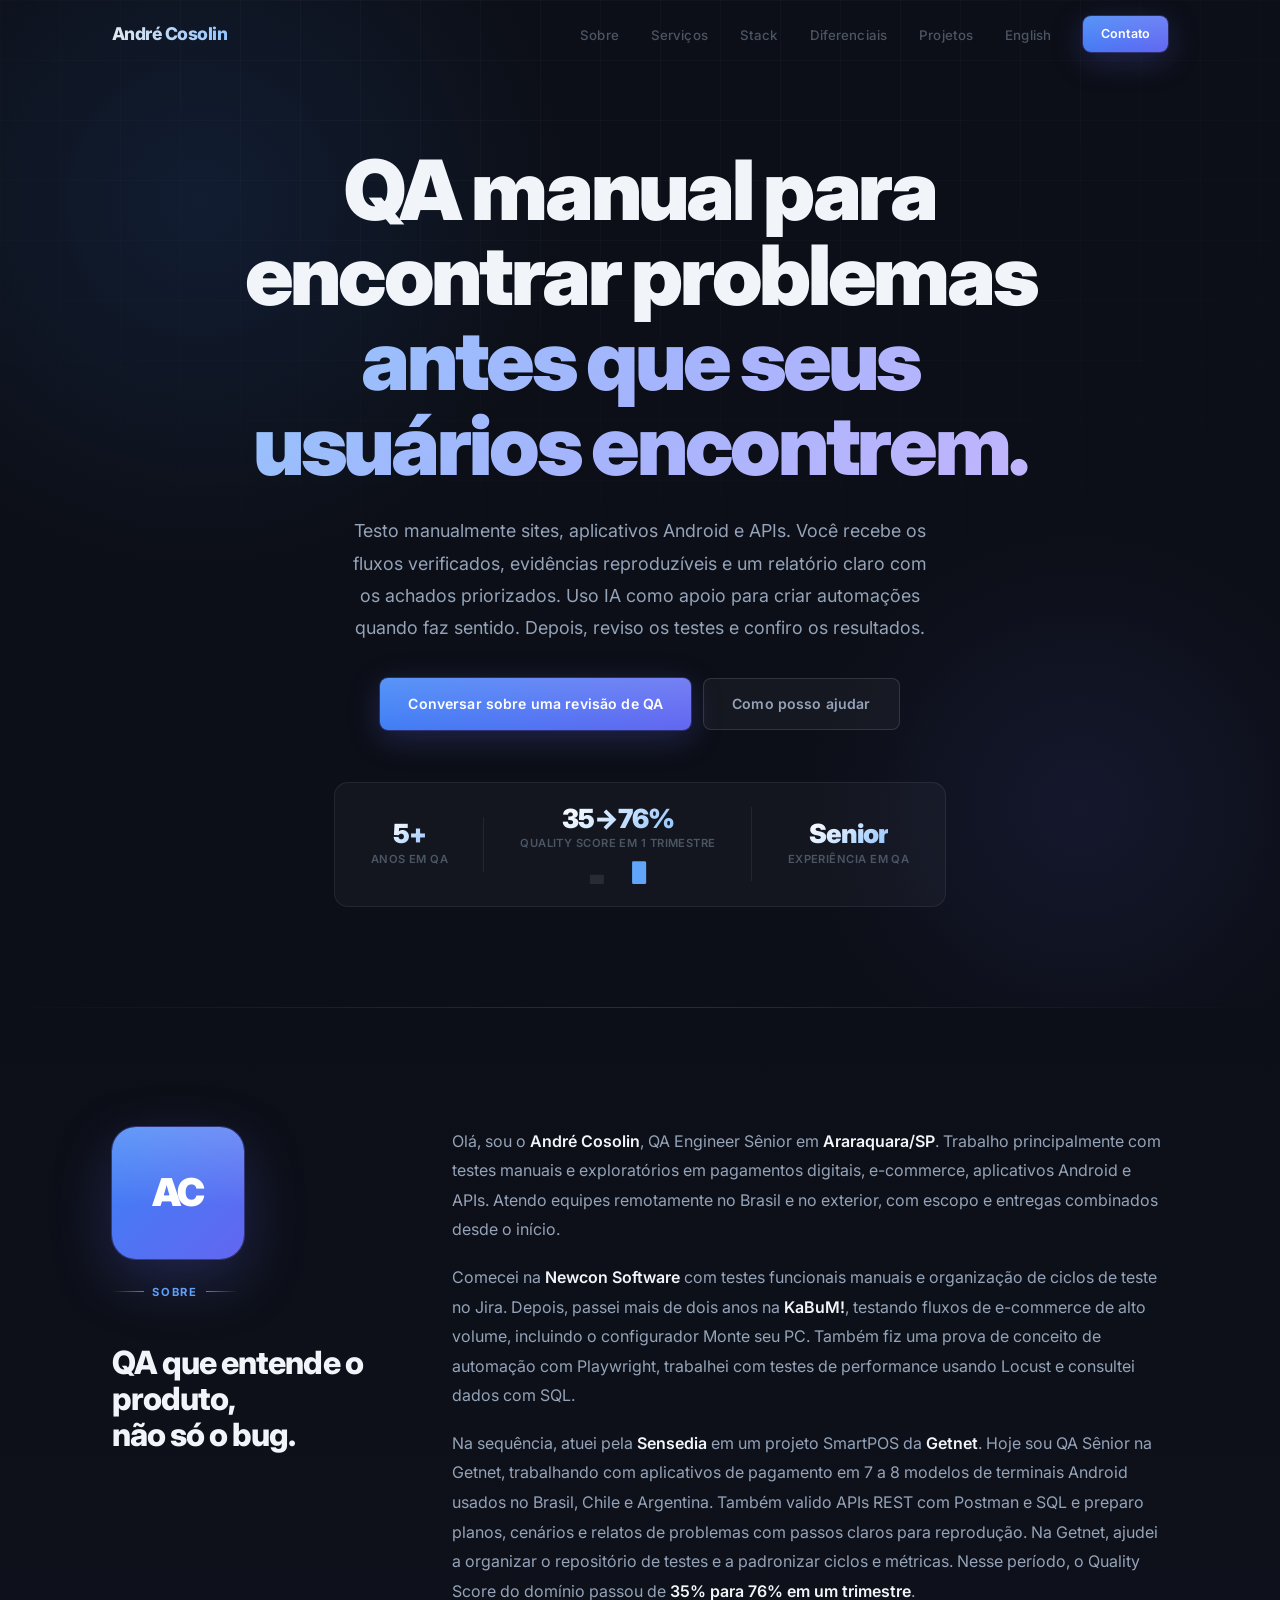
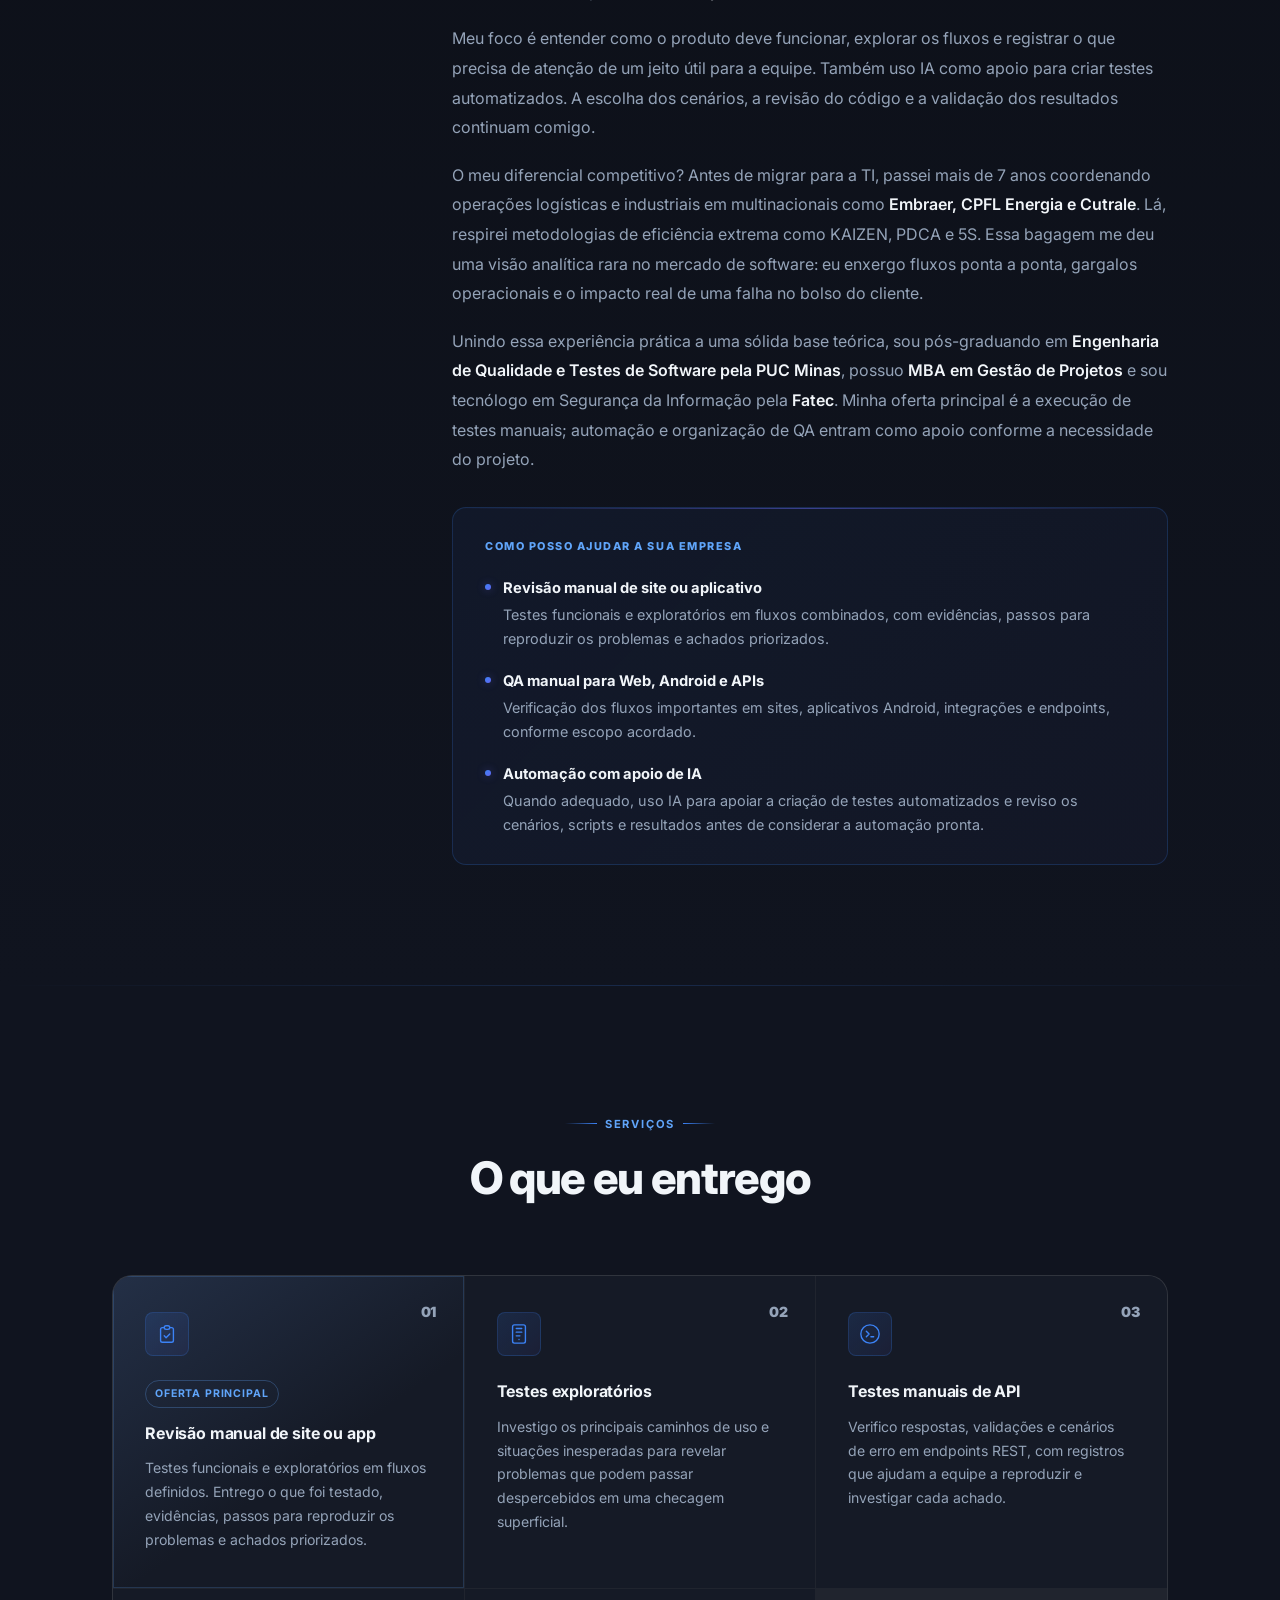
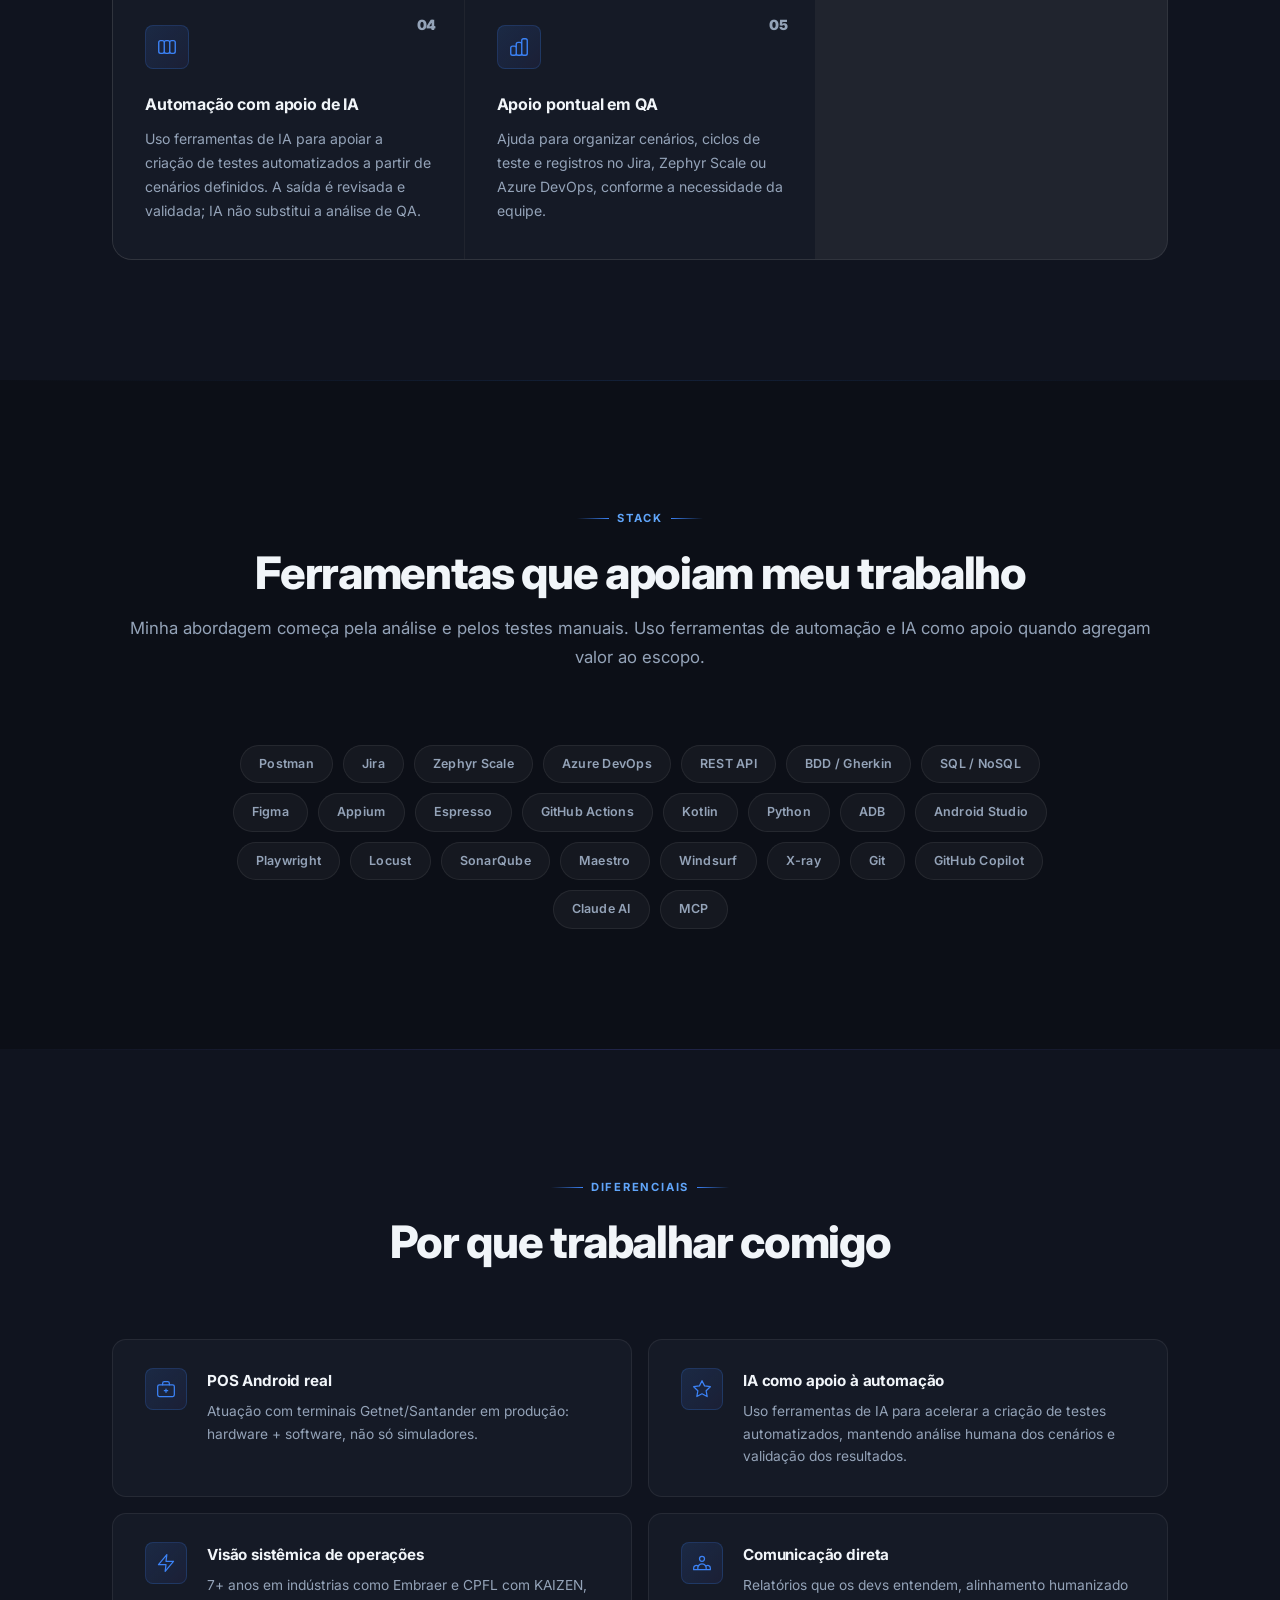
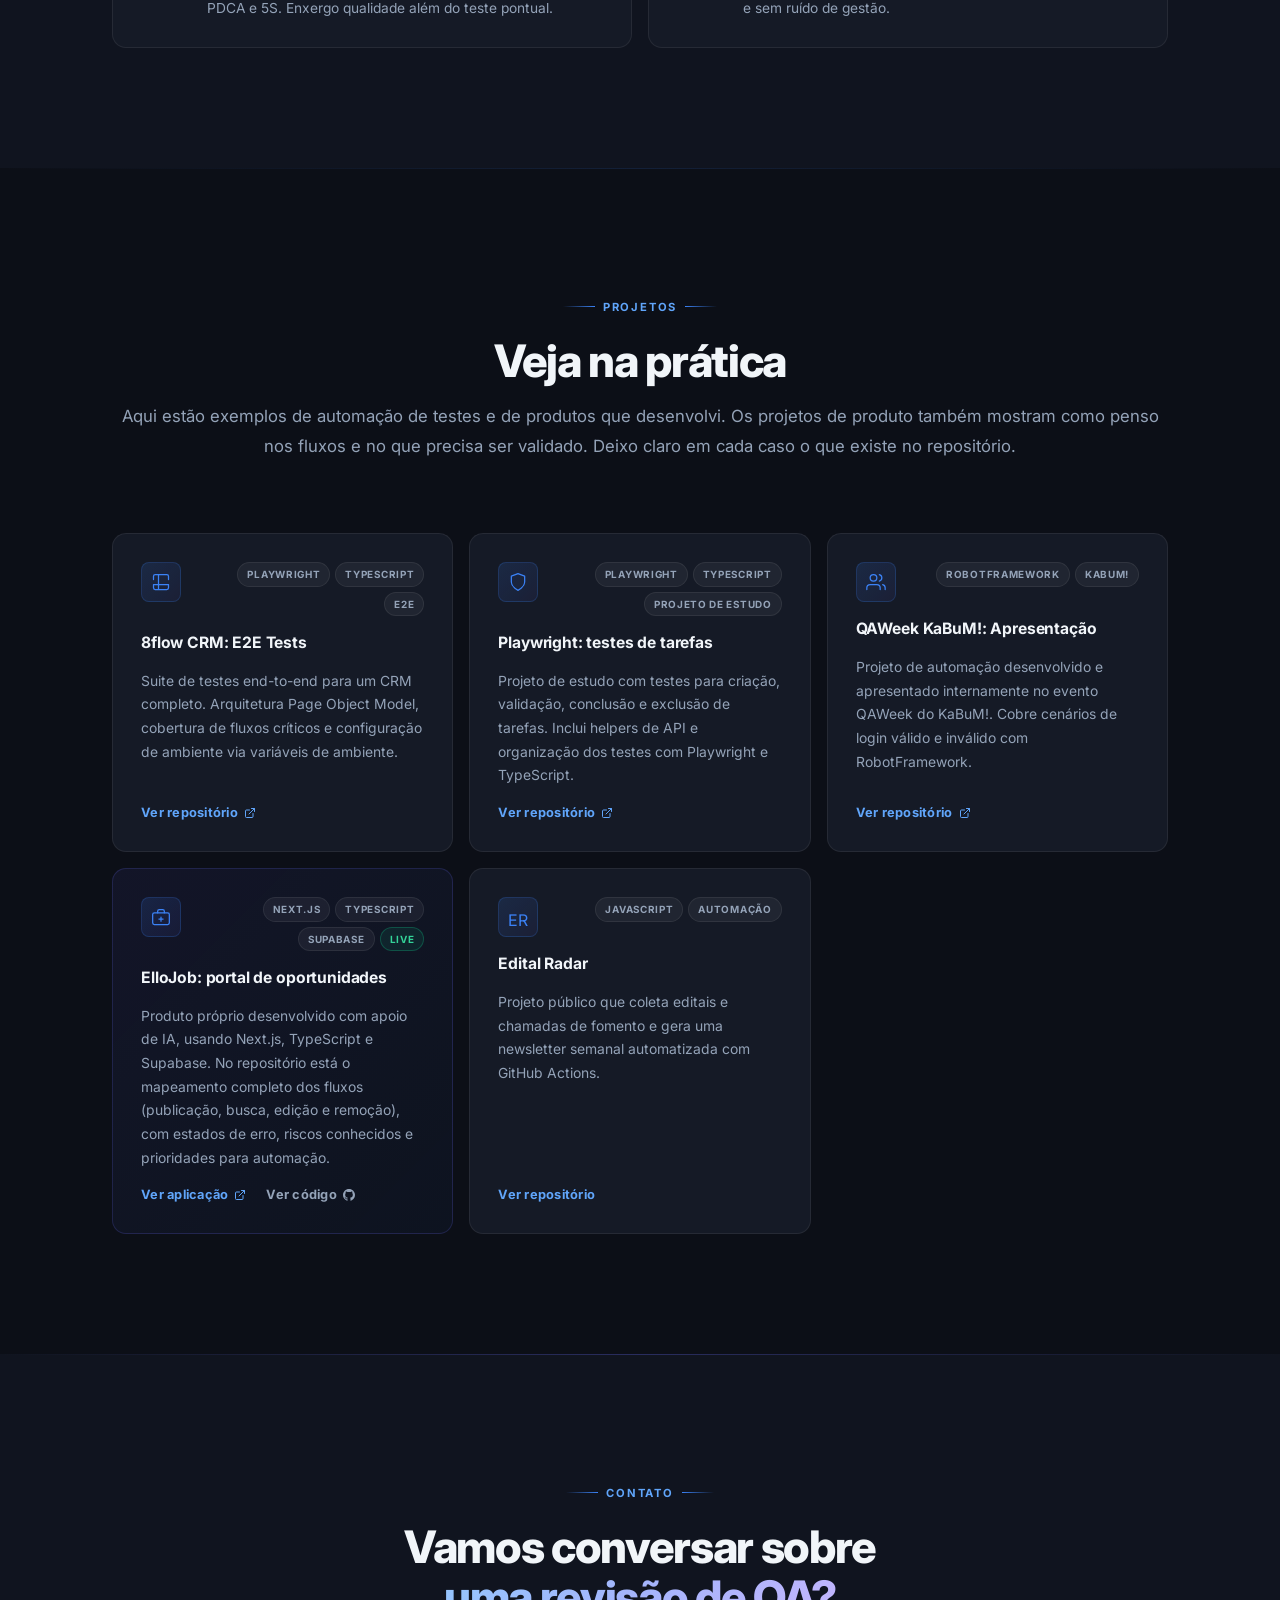
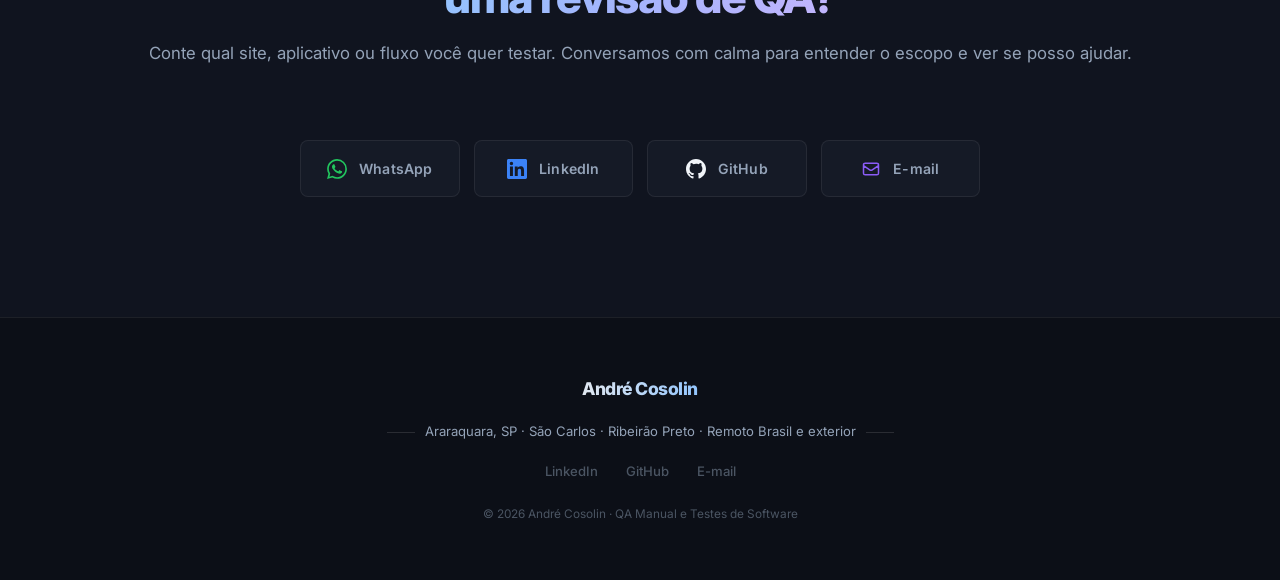
==== commit a4ffb1c2: "fix: corrige topo no celular, SEO bilíngue e textos dos projetos - Título do topo não fica mais emba" ====
--- a/index.html
+++ b/index.html
@@ -5,6 +5,9 @@
   <meta name="viewport" content="width=device-width, initial-scale=1.0" />
   <meta name="description" content="QA manual e exploratório para sites, aplicativos Android e APIs. André Cosolin ajuda equipes no Brasil e no exterior a encontrar problemas antes do lançamento." />
   <link rel="canonical" href="https://andrecosolin.netlify.app/" />
+  <link rel="alternate" hreflang="pt-BR" href="https://andrecosolin.netlify.app/" />
+  <link rel="alternate" hreflang="en" href="https://andrecosolin.netlify.app/index-en.html" />
+  <link rel="alternate" hreflang="x-default" href="https://andrecosolin.netlify.app/" />
   <meta name="google-site-verification" content="0a6u-U_HS1AW7EAEq7D7ukA5fP4KlkNfljepVfi30XE" />
   <title>André Cosolin | QA Manual e Testes de Software</title>
 
@@ -14,7 +17,11 @@
   <meta property="og:title" content="André Cosolin | QA Manual e Testes de Software" />
   <meta property="og:description" content="Testes manuais e exploratórios para sites, aplicativos Android e APIs. Evidências claras e achados priorizados. Atendimento remoto no Brasil e no exterior." />
   <meta property="og:image" content="https://andrecosolin.netlify.app/og-image.png" />
+  <meta property="og:image:width" content="1200" />
+  <meta property="og:image:height" content="630" />
+  <meta property="og:image:alt" content="André Cosolin, QA manual e testes de software" />
   <meta property="og:locale" content="pt_BR" />
+  <meta property="og:locale:alternate" content="en_US" />
 
   <!-- Twitter Card -->
   <meta name="twitter:card" content="summary_large_image" />
@@ -401,7 +408,7 @@
             </div>
           </div>
           <h3>ElloJob: portal de oportunidades</h3>
-          <p>Produto próprio desenvolvido com apoio de IA, usando Next.js, TypeScript e Supabase. Os fluxos de publicação, busca, edição e remoção ajudam a mostrar como penso nos cenários de uso e nas validações. O repositório inclui verificações de dados e configuração, mas não uma suíte automatizada para os fluxos da aplicação.</p>
+          <p>Produto próprio desenvolvido com apoio de IA, usando Next.js, TypeScript e Supabase. No repositório está o mapeamento completo dos fluxos (publicação, busca, edição e remoção), com estados de erro, riscos conhecidos e prioridades para automação.</p>
           <div class="projeto-links">
             <a href="https://ellojob.vercel.app" target="_blank" rel="noopener noreferrer" class="projeto-link">
               Ver aplicação
@@ -423,7 +430,7 @@
             </div>
           </div>
           <h3>Edital Radar</h3>
-          <p>Projeto público para acompanhar editais e chamadas de fomento. É um exemplo de produto com rotinas automatizadas. O repositório não apresenta uma suíte de testes de comportamento, por isso não o descrevo como um projeto já validado por testes.</p>
+          <p>Projeto público que coleta editais e chamadas de fomento e gera uma newsletter semanal automatizada com GitHub Actions.</p>
           <a href="https://github.com/andrecosolin/edital-radar" target="_blank" rel="noopener noreferrer" class="projeto-link">Ver repositório</a>
         </div>
 
--- a/style.css
+++ b/style.css
@@ -1028,6 +1028,8 @@
 @media (max-width: 680px) {
   .section { padding: 80px 0; }
   .container { padding: 0 20px; }
+  /* Restore the hero's top offset, otherwise `.container` above wipes it and the headline slides under the fixed navbar */
+  .hero-inner { padding: calc(var(--nav-h) + 40px) 20px 72px; }
 
   .nav-links {
     display: none;
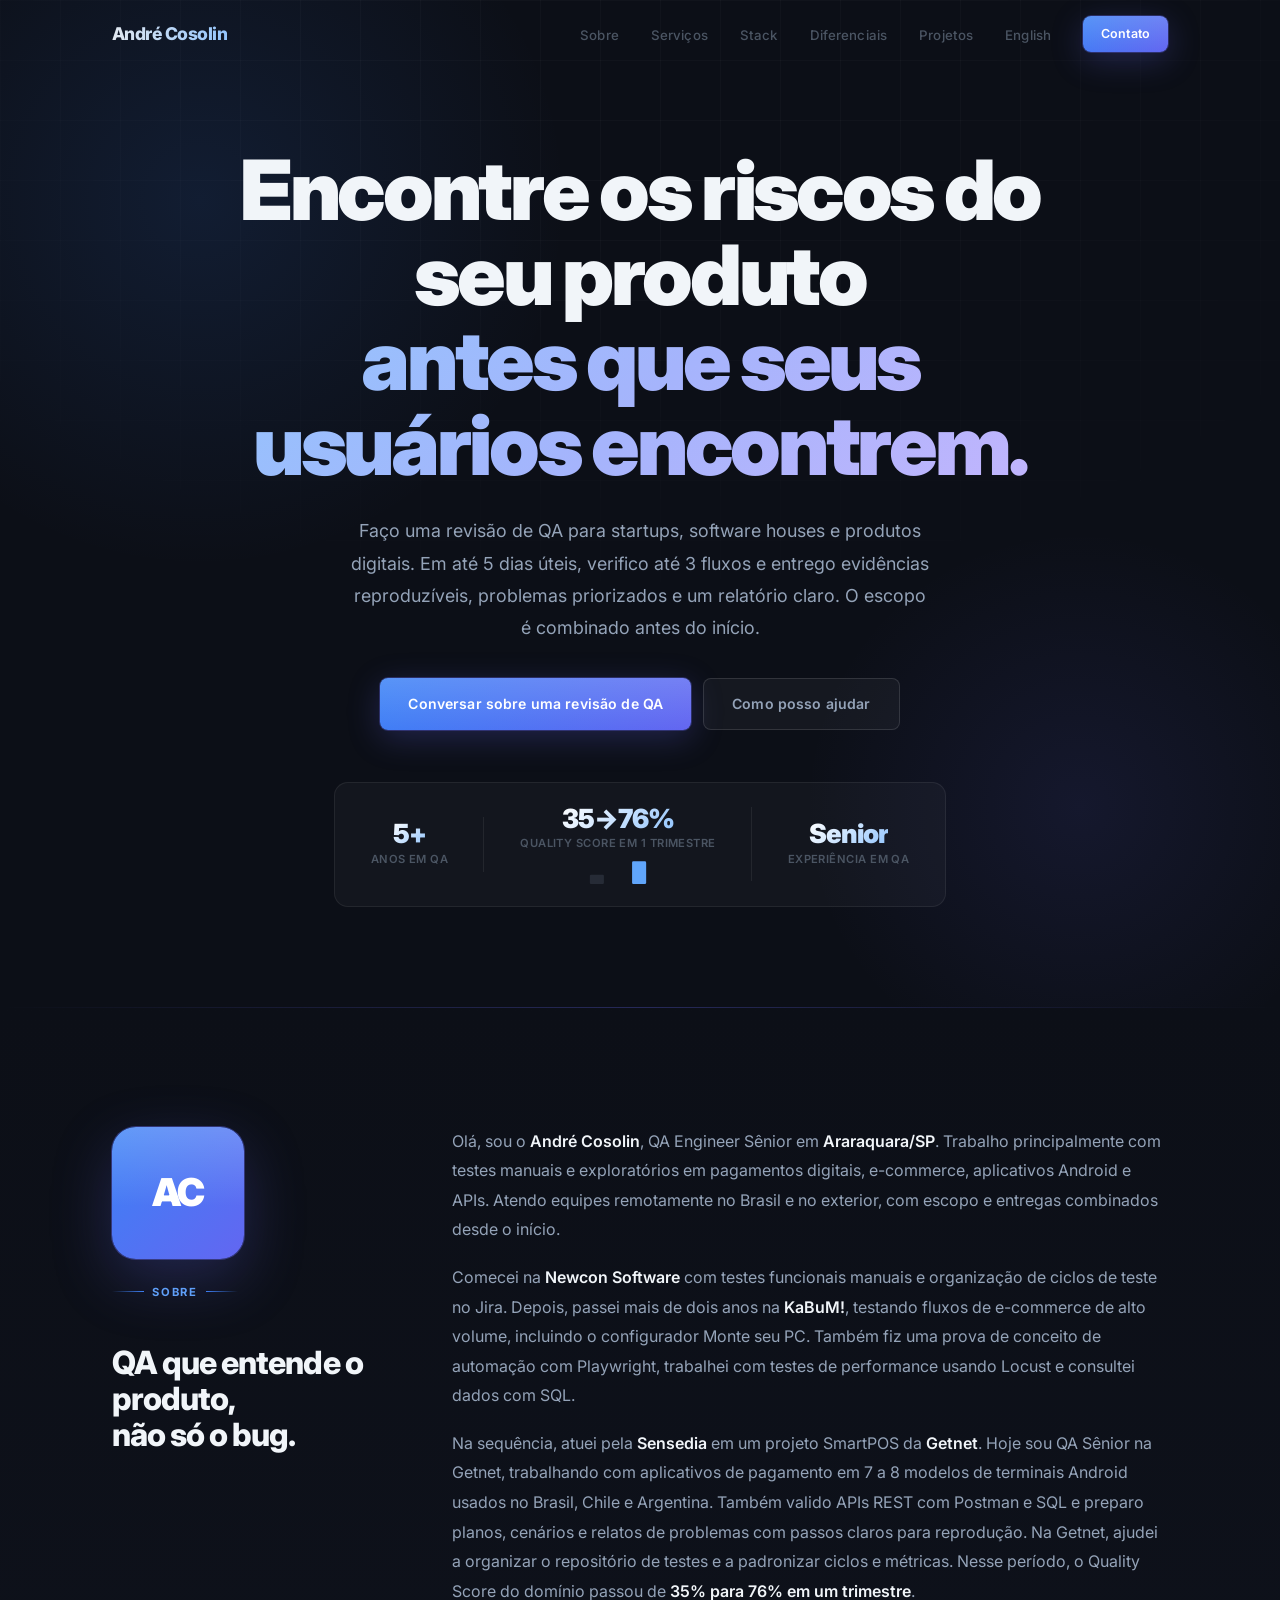
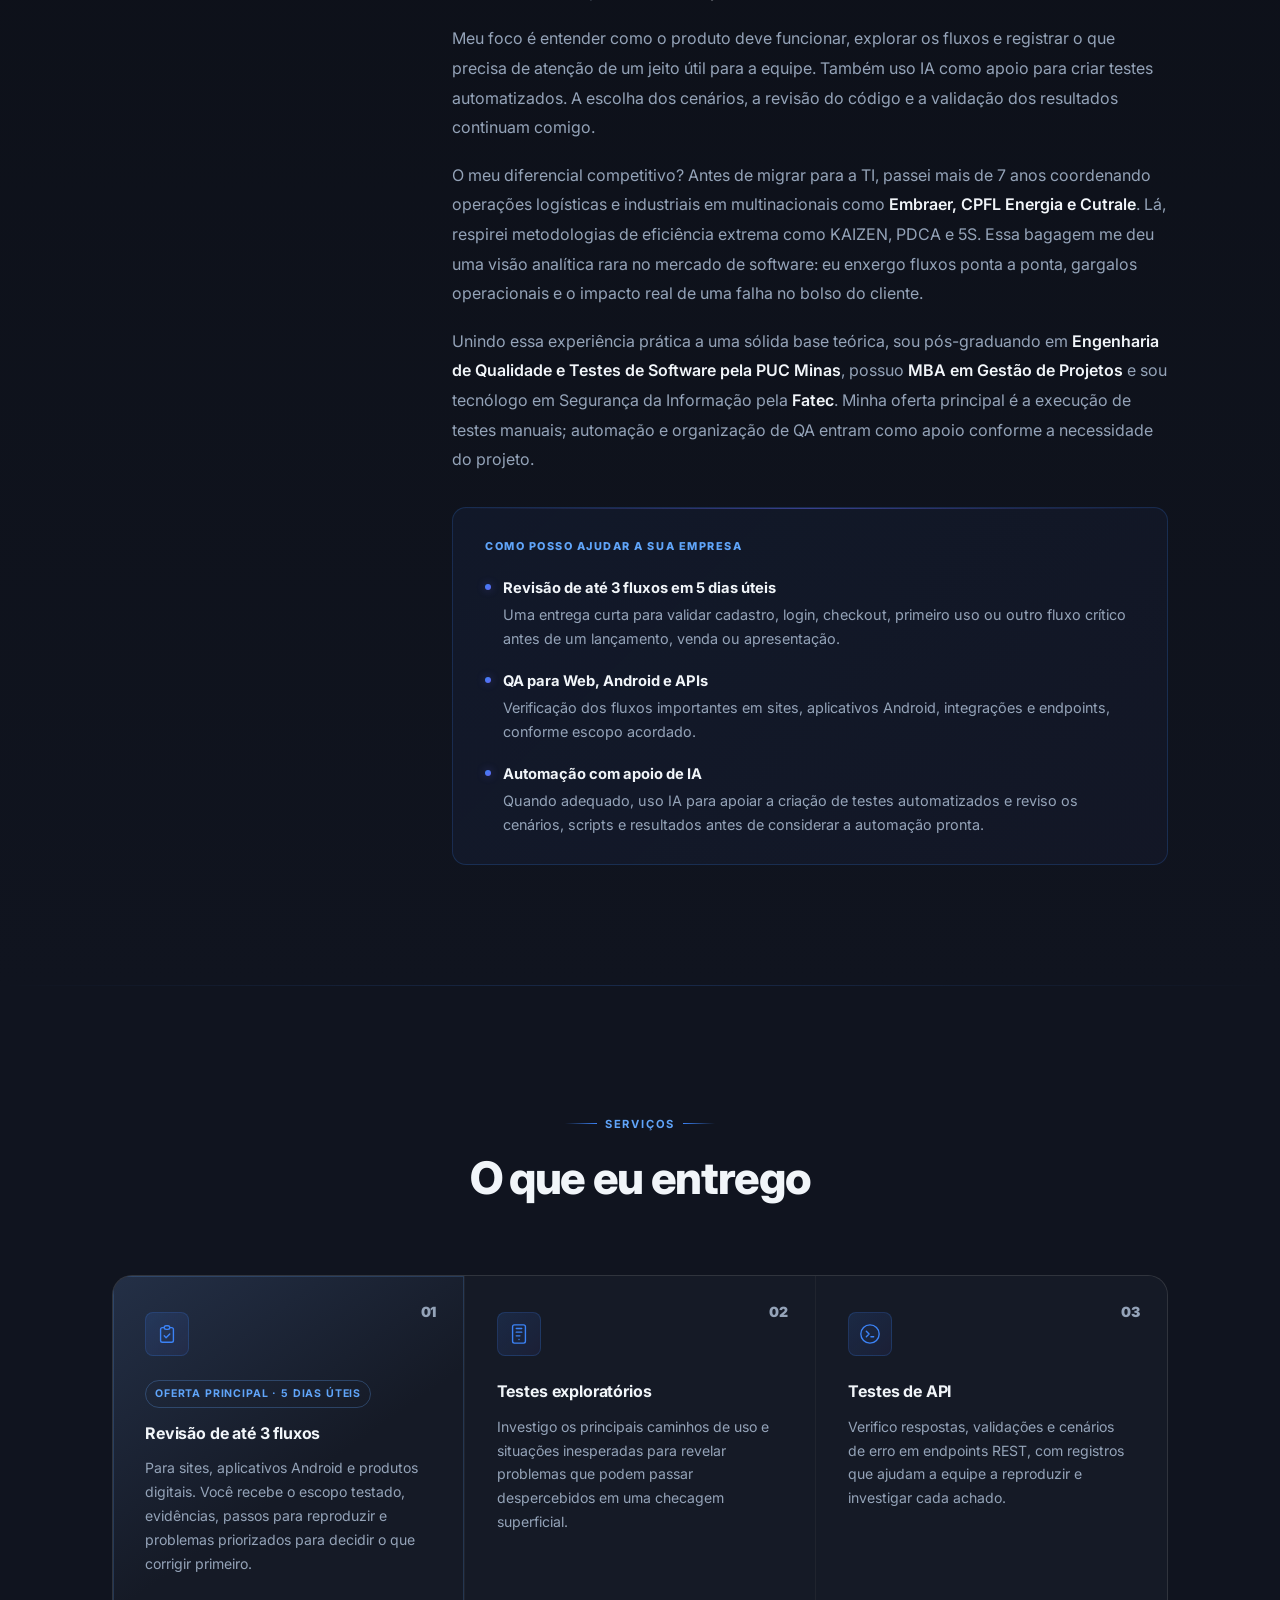
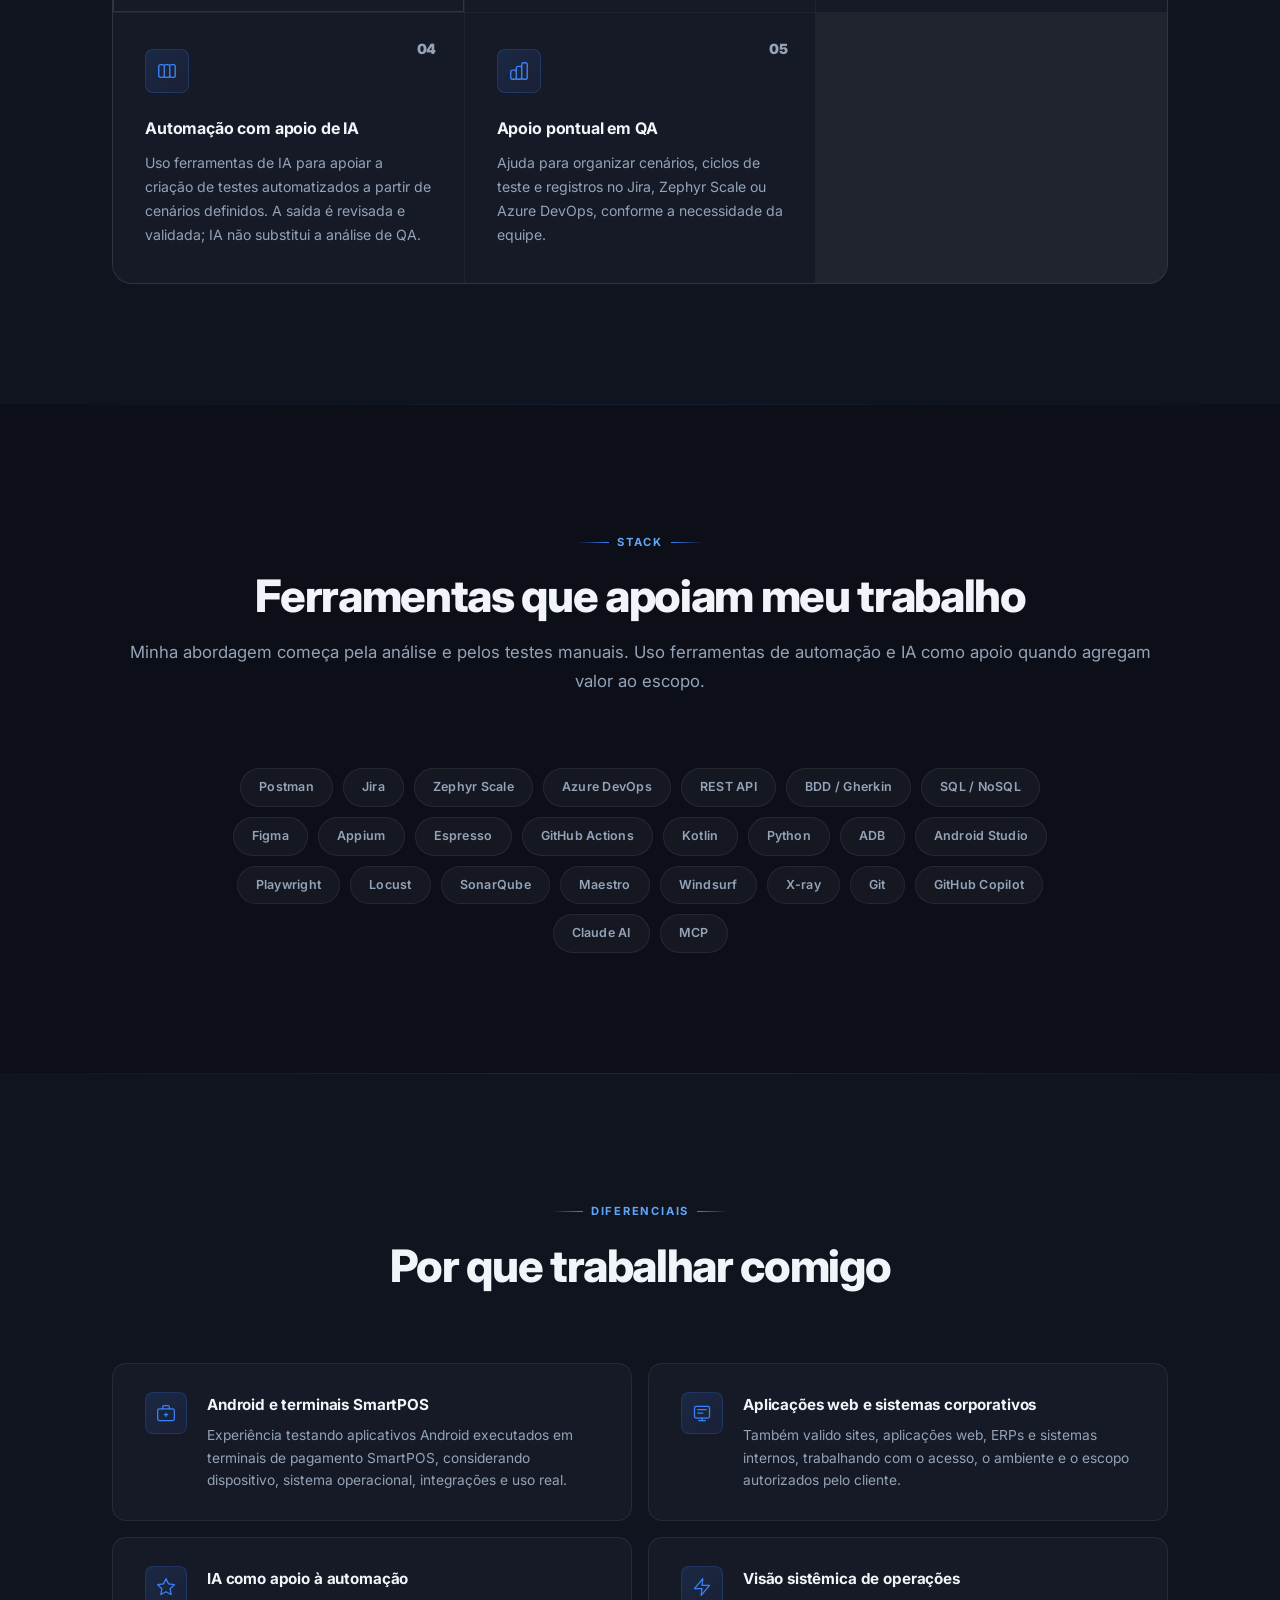
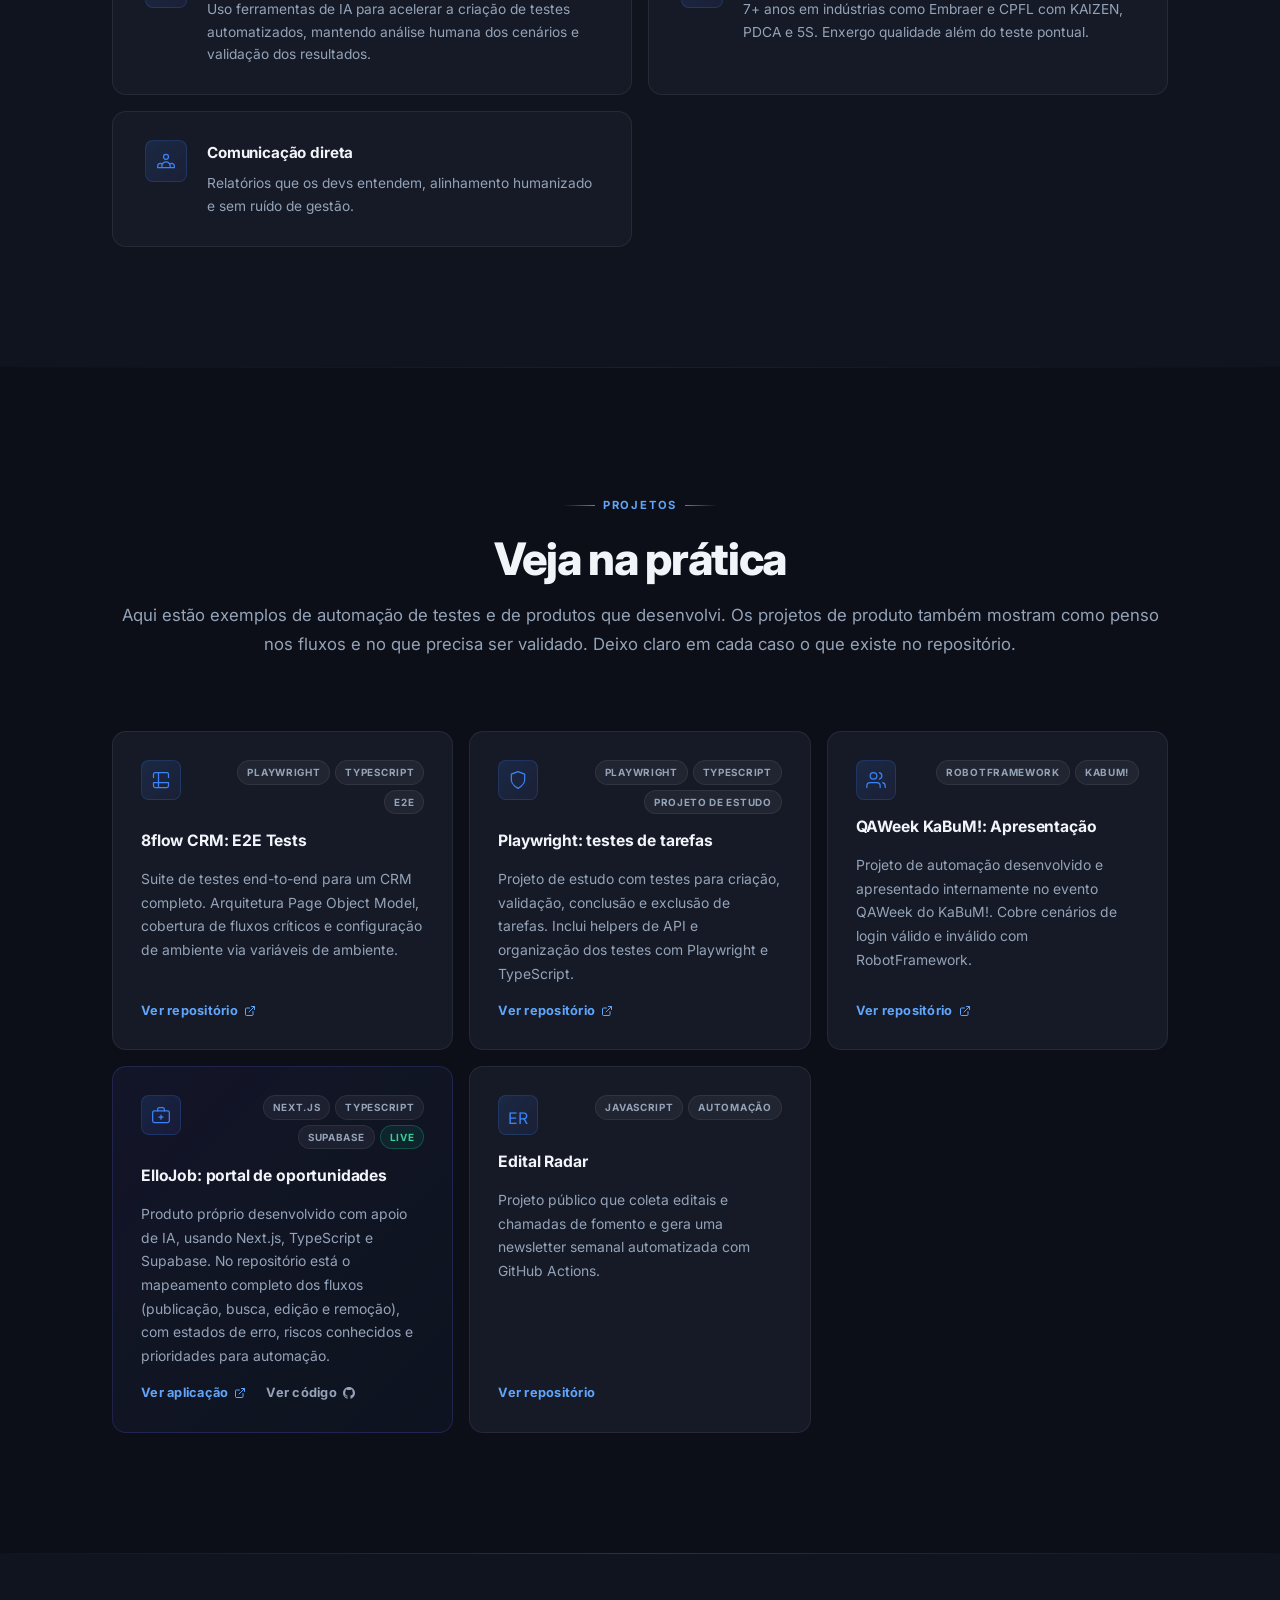
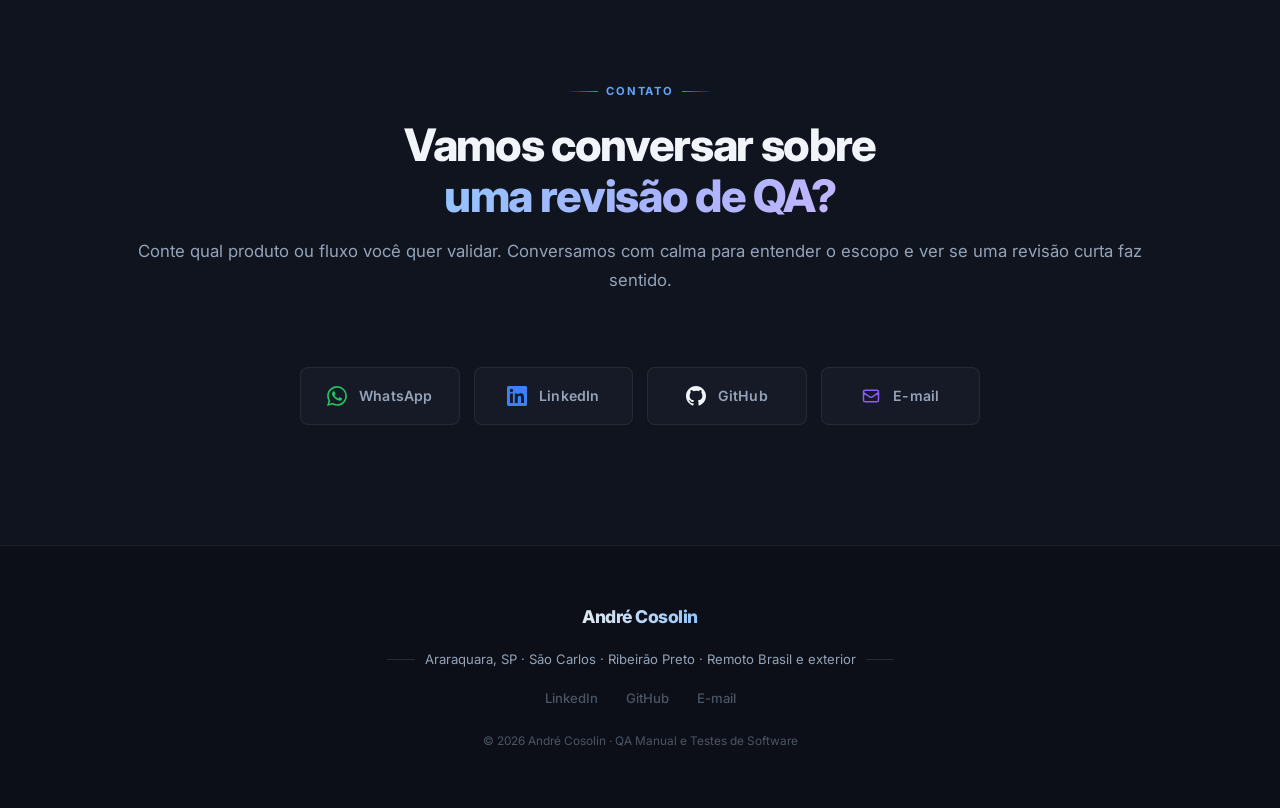
==== commit a0b9ce94: "Atualiza posicionamento da vitrine" ====
--- a/index.html
+++ b/index.html
@@ -3,19 +3,19 @@
 <head>
   <meta charset="UTF-8" />
   <meta name="viewport" content="width=device-width, initial-scale=1.0" />
-  <meta name="description" content="QA manual e exploratório para sites, aplicativos Android e APIs. André Cosolin ajuda equipes no Brasil e no exterior a encontrar problemas antes do lançamento." />
+  <meta name="description" content="Revisão de QA para startups, software houses e produtos digitais. André Cosolin testa até 3 fluxos em 5 dias úteis e entrega evidências e problemas priorizados." />
   <link rel="canonical" href="https://andrecosolin.netlify.app/" />
   <link rel="alternate" hreflang="pt-BR" href="https://andrecosolin.netlify.app/" />
   <link rel="alternate" hreflang="en" href="https://andrecosolin.netlify.app/index-en.html" />
   <link rel="alternate" hreflang="x-default" href="https://andrecosolin.netlify.app/" />
   <meta name="google-site-verification" content="0a6u-U_HS1AW7EAEq7D7ukA5fP4KlkNfljepVfi30XE" />
-  <title>André Cosolin | QA Manual e Testes de Software</title>
+  <title>André Cosolin | Revisão de QA para produtos digitais</title>
 
   <!-- Open Graph -->
   <meta property="og:type" content="website" />
   <meta property="og:url" content="https://andrecosolin.netlify.app/" />
-  <meta property="og:title" content="André Cosolin | QA Manual e Testes de Software" />
-  <meta property="og:description" content="Testes manuais e exploratórios para sites, aplicativos Android e APIs. Evidências claras e achados priorizados. Atendimento remoto no Brasil e no exterior." />
+  <meta property="og:title" content="André Cosolin | Revisão de QA para produtos digitais" />
+  <meta property="og:description" content="Revisão de até 3 fluxos em 5 dias úteis, com evidências, passos para reproduzir e problemas priorizados." />
   <meta property="og:image" content="https://andrecosolin.netlify.app/og-image.png" />
   <meta property="og:image:width" content="1200" />
   <meta property="og:image:height" content="630" />
@@ -25,8 +25,8 @@
 
   <!-- Twitter Card -->
   <meta name="twitter:card" content="summary_large_image" />
-  <meta name="twitter:title" content="André Cosolin | QA Manual e Testes de Software" />
-  <meta name="twitter:description" content="Testes manuais e exploratórios para sites, aplicativos Android e APIs. Evidências claras e achados priorizados. Atendimento remoto no Brasil e no exterior." />
+  <meta name="twitter:title" content="André Cosolin | Revisão de QA para produtos digitais" />
+  <meta name="twitter:description" content="Revisão de até 3 fluxos em 5 dias úteis, com evidências, passos para reproduzir e problemas priorizados." />
   <meta name="twitter:image" content="https://andrecosolin.netlify.app/og-image.png" />
   <link rel="preconnect" href="https://fonts.googleapis.com" />
   <link rel="preconnect" href="https://fonts.gstatic.com" crossorigin />
@@ -60,14 +60,14 @@
 
     <div class="container hero-inner">
       <h1 class="hero-headline">
-        QA manual para encontrar problemas<br />
+        Encontre os riscos do seu produto<br />
         <span class="line-2">antes que seus usuários encontrem.</span>
       </h1>
 
       <p class="hero-sub">
-        Testo manualmente sites, aplicativos Android e APIs. Você recebe os fluxos verificados,
-        evidências reproduzíveis e um relatório claro com os achados priorizados. Uso IA como apoio
-        para criar automações quando faz sentido. Depois, reviso os testes e confiro os resultados.
+        Faço uma revisão de QA para startups, software houses e produtos digitais. Em até 5 dias úteis,
+        verifico até 3 fluxos e entrego evidências reproduzíveis, problemas priorizados e um relatório claro.
+        O escopo é combinado antes do início.
       </p>
 
       <div class="hero-ctas">
@@ -155,15 +155,15 @@
           </p>
 
           <div class="sobre-escopo">
-            <p class="escopo-title">Como posso ajudar a sua empresa</p>
+             <p class="escopo-title">Como posso ajudar a sua empresa</p>
             <ul class="escopo-list">
               <li>
-                <span class="escopo-item-title">Revisão manual de site ou aplicativo</span>
-                Testes funcionais e exploratórios em fluxos combinados, com evidências, passos para reproduzir
-                os problemas e achados priorizados.
+                 <span class="escopo-item-title">Revisão de até 3 fluxos em 5 dias úteis</span>
+                 Uma entrega curta para validar cadastro, login, checkout, primeiro uso ou outro fluxo crítico antes
+                 de um lançamento, venda ou apresentação.
               </li>
               <li>
-                <span class="escopo-item-title">QA manual para Web, Android e APIs</span>
+                 <span class="escopo-item-title">QA para Web, Android e APIs</span>
                 Verificação dos fluxos importantes em sites, aplicativos Android, integrações e endpoints,
                 conforme escopo acordado.
               </li>
@@ -193,9 +193,9 @@
           <div class="card-icon">
             <svg viewBox="0 0 24 24" fill="none" stroke="currentColor" stroke-width="1.5" stroke-linecap="round" stroke-linejoin="round"><path d="M9 5H7a2 2 0 00-2 2v12a2 2 0 002 2h10a2 2 0 002-2V7a2 2 0 00-2-2h-2M9 5a2 2 0 002 2h2a2 2 0 002-2M9 5a2 2 0 012-2h2a2 2 0 012 2m-6 9l2 2 4-4"/></svg>
           </div>
-          <span class="card-kicker">Oferta principal</span>
-          <h3>Revisão manual de site ou app</h3>
-          <p>Testes funcionais e exploratórios em fluxos definidos. Entrego o que foi testado, evidências, passos para reproduzir os problemas e achados priorizados.</p>
+          <span class="card-kicker">Oferta principal · 5 dias úteis</span>
+          <h3>Revisão de até 3 fluxos</h3>
+          <p>Para sites, aplicativos Android e produtos digitais. Você recebe o escopo testado, evidências, passos para reproduzir e problemas priorizados para decidir o que corrigir primeiro.</p>
         </div>
 
         <div class="card">
@@ -212,7 +212,7 @@
           <div class="card-icon">
             <svg viewBox="0 0 24 24" fill="none" stroke="currentColor" stroke-width="1.5" stroke-linecap="round" stroke-linejoin="round"><path d="M8 9l3 3-3 3M13 15h3"/><circle cx="12" cy="12" r="10"/></svg>
           </div>
-          <h3>Testes manuais de API</h3>
+          <h3>Testes de API</h3>
           <p>Verifico respostas, validações e cenários de erro em endpoints REST, com registros que ajudam a equipe a reproduzir e investigar cada achado.</p>
         </div>
 
@@ -290,8 +290,18 @@
             <svg viewBox="0 0 24 24" fill="none" stroke="currentColor" stroke-width="1.5" stroke-linecap="round" stroke-linejoin="round"><rect x="2" y="7" width="20" height="14" rx="2"/><path d="M16 7V5a2 2 0 00-2-2h-4a2 2 0 00-2 2v2"/><line x1="12" y1="12" x2="12" y2="16"/><line x1="10" y1="14" x2="14" y2="14"/></svg>
           </div>
           <div>
-            <h4>POS Android real</h4>
-            <p>Atuação com terminais Getnet/Santander em produção: hardware + software, não só simuladores.</p>
+            <h4>Android e terminais SmartPOS</h4>
+            <p>Experiência testando aplicativos Android executados em terminais de pagamento SmartPOS, considerando dispositivo, sistema operacional, integrações e uso real.</p>
+          </div>
+        </div>
+
+        <div class="diff-card">
+          <div class="diff-icon">
+            <svg viewBox="0 0 24 24" fill="none" stroke="currentColor" stroke-width="1.5" stroke-linecap="round" stroke-linejoin="round"><rect x="3" y="4" width="18" height="14" rx="2"/><path d="M8 21h8M12 18v3M7 8h10M7 12h6"/></svg>
+          </div>
+          <div>
+            <h4>Aplicações web e sistemas corporativos</h4>
+            <p>Também valido sites, aplicações web, ERPs e sistemas internos, trabalhando com o acesso, o ambiente e o escopo autorizados pelo cliente.</p>
           </div>
         </div>
 
@@ -444,7 +454,7 @@
       <div class="section-header">
         <span class="section-tag">Contato</span>
         <h2 class="section-title">Vamos conversar sobre<br /><span class="gradient-text">uma revisão de QA?</span></h2>
-        <p class="section-sub">Conte qual site, aplicativo ou fluxo você quer testar. Conversamos com calma para entender o escopo e ver se posso ajudar.</p>
+        <p class="section-sub">Conte qual produto ou fluxo você quer validar. Conversamos com calma para entender o escopo e ver se uma revisão curta faz sentido.</p>
       </div>
 
       <div class="contato-links-center">
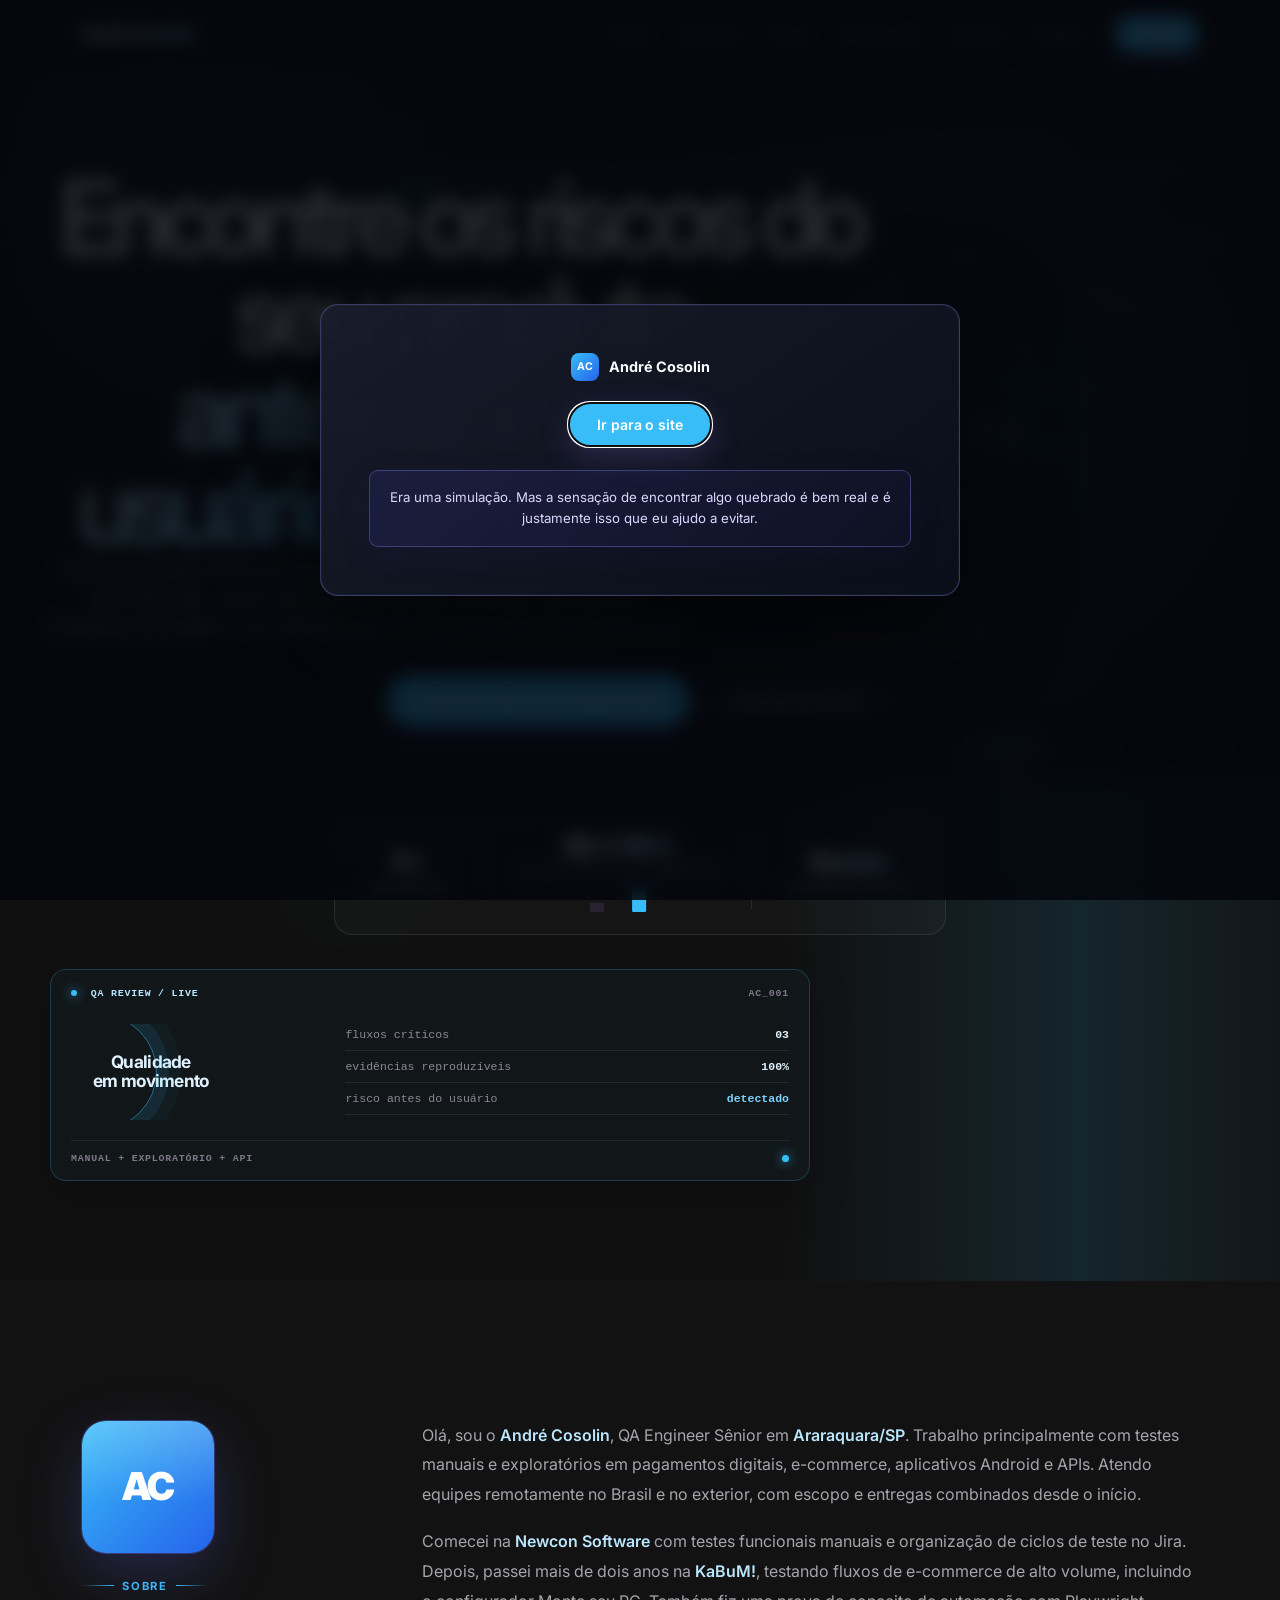
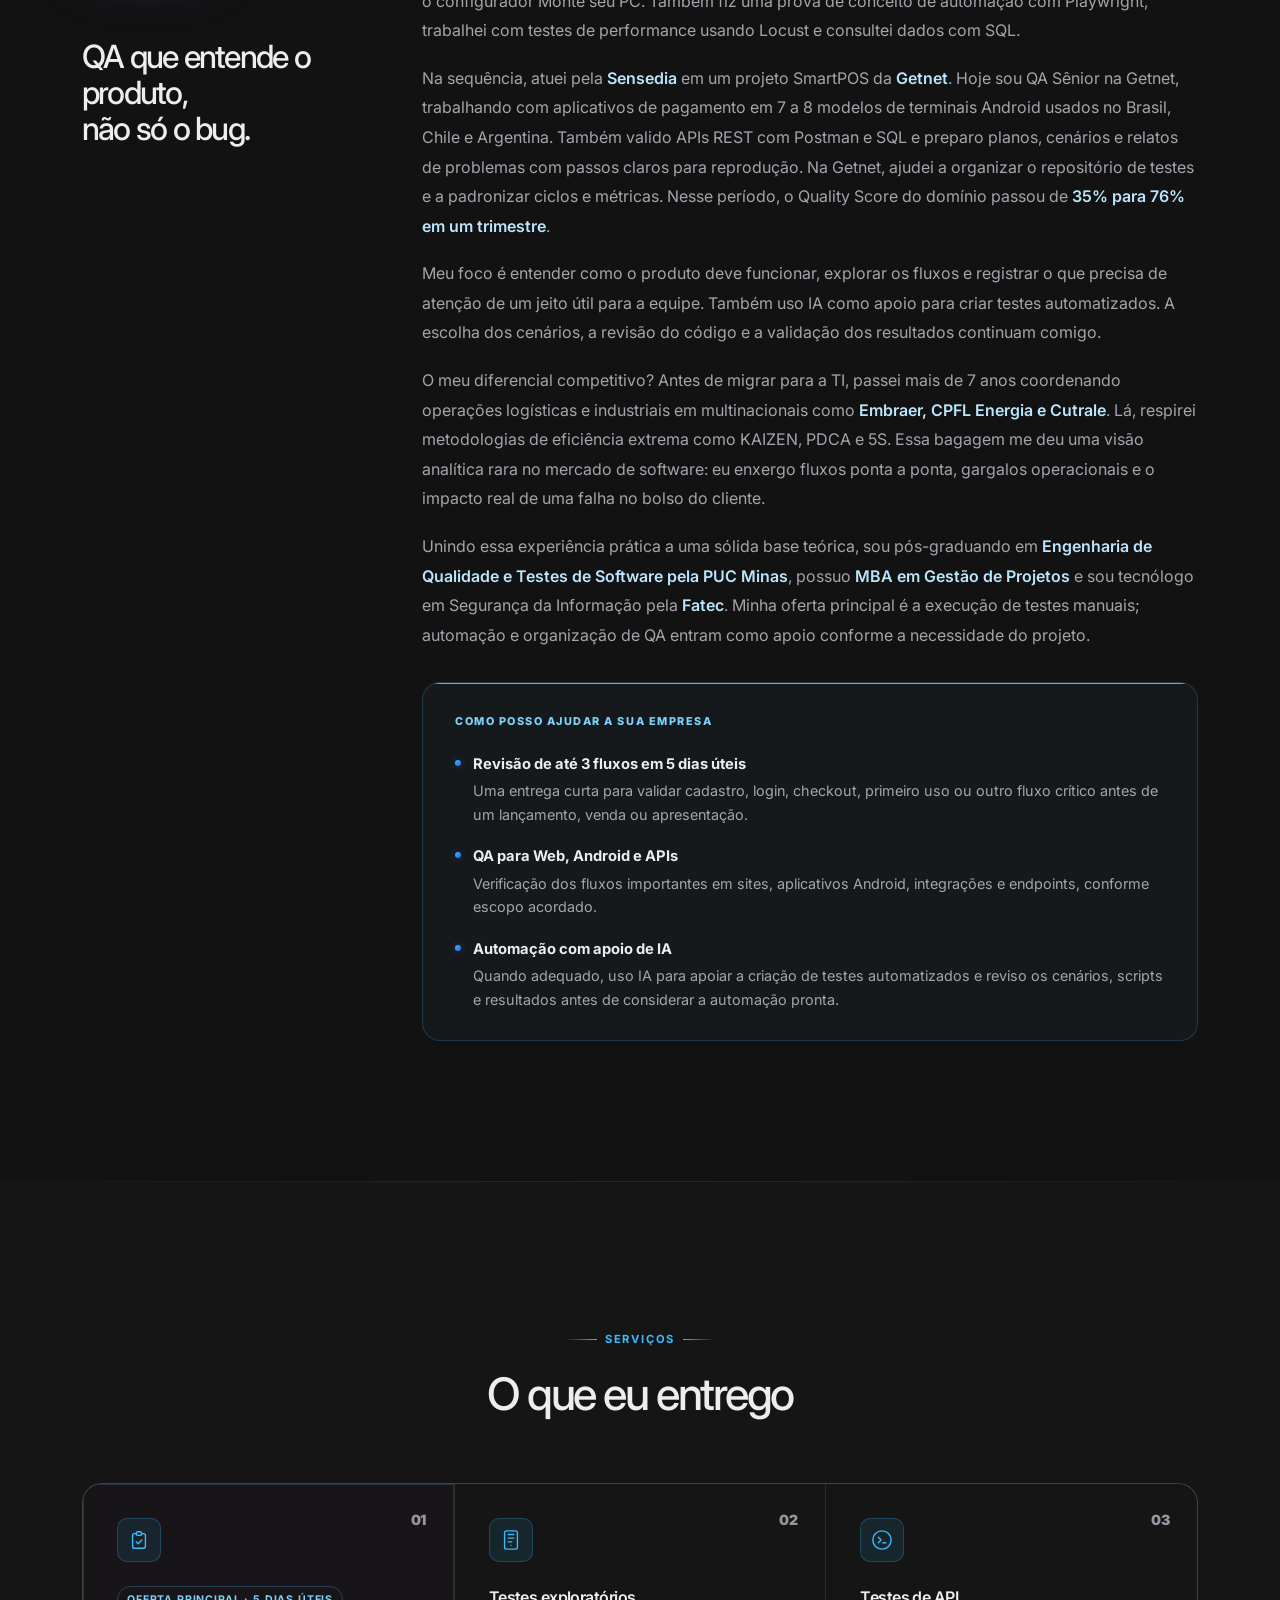
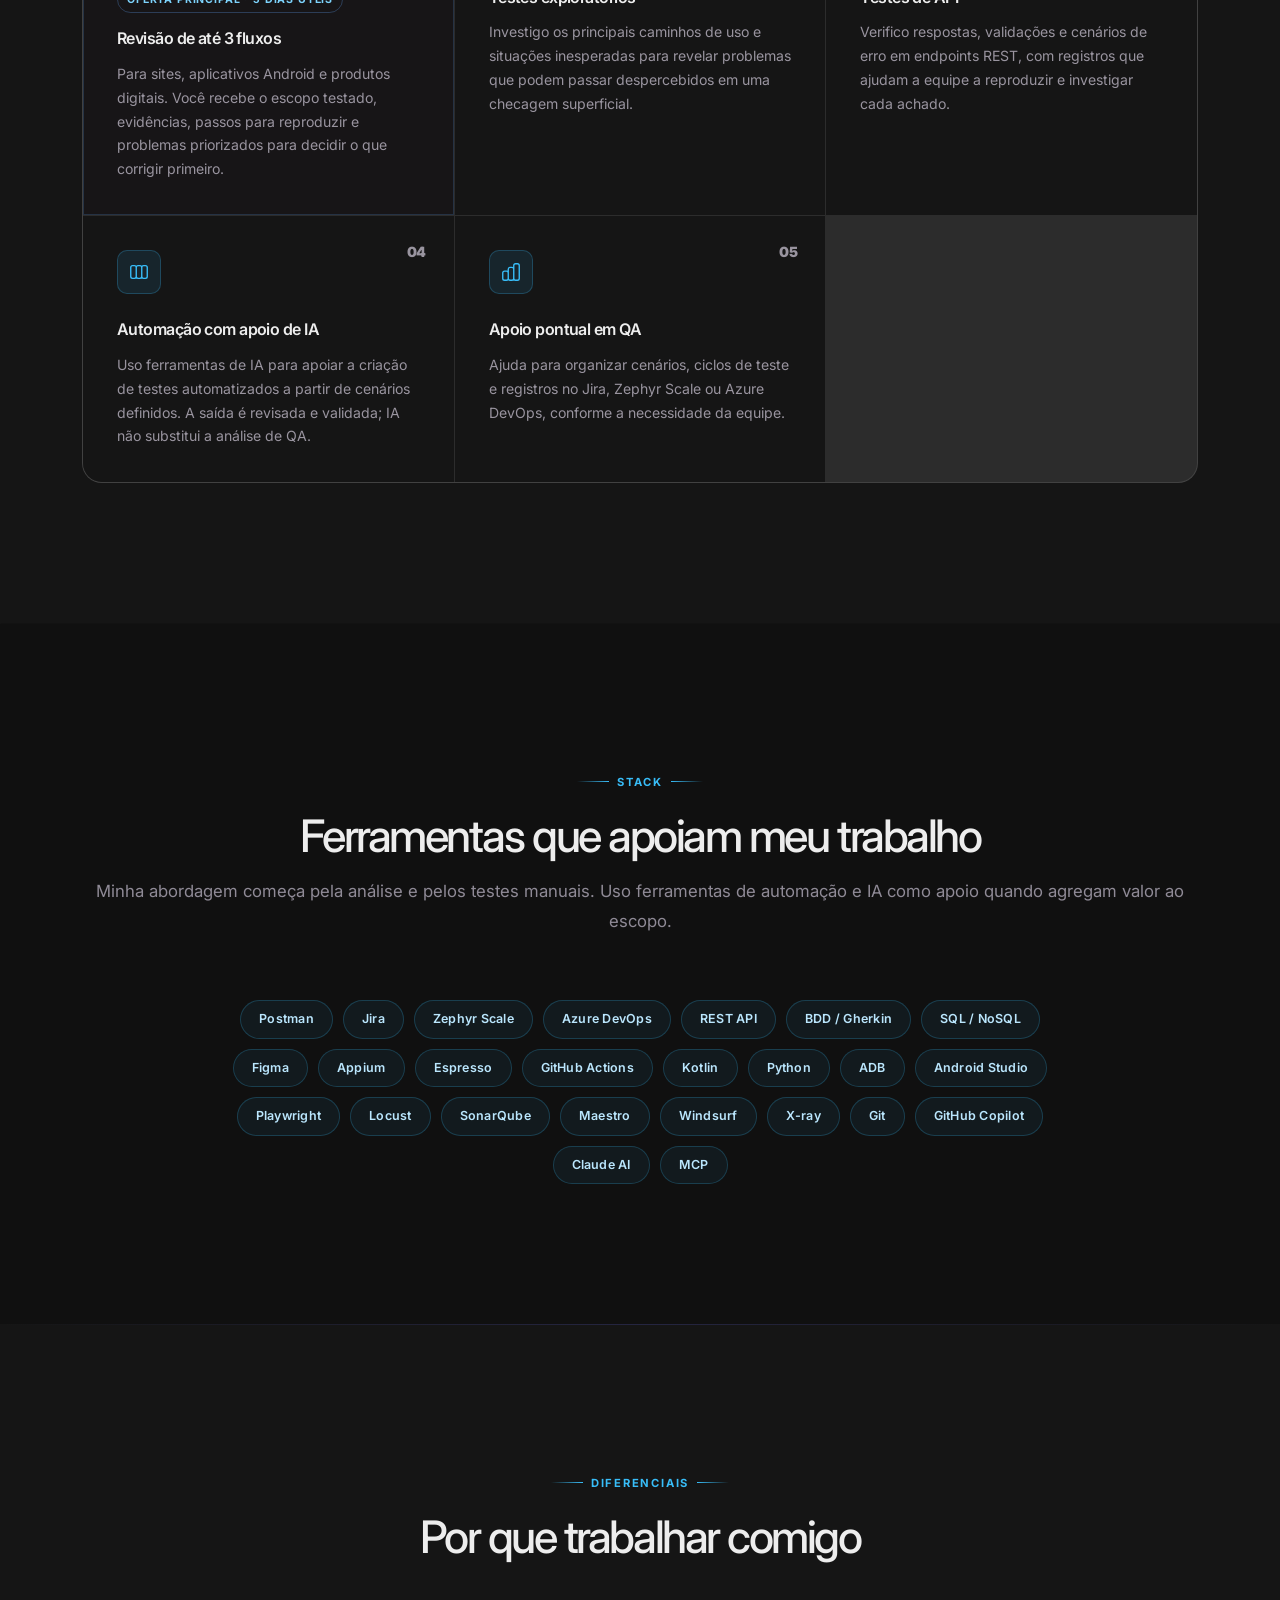
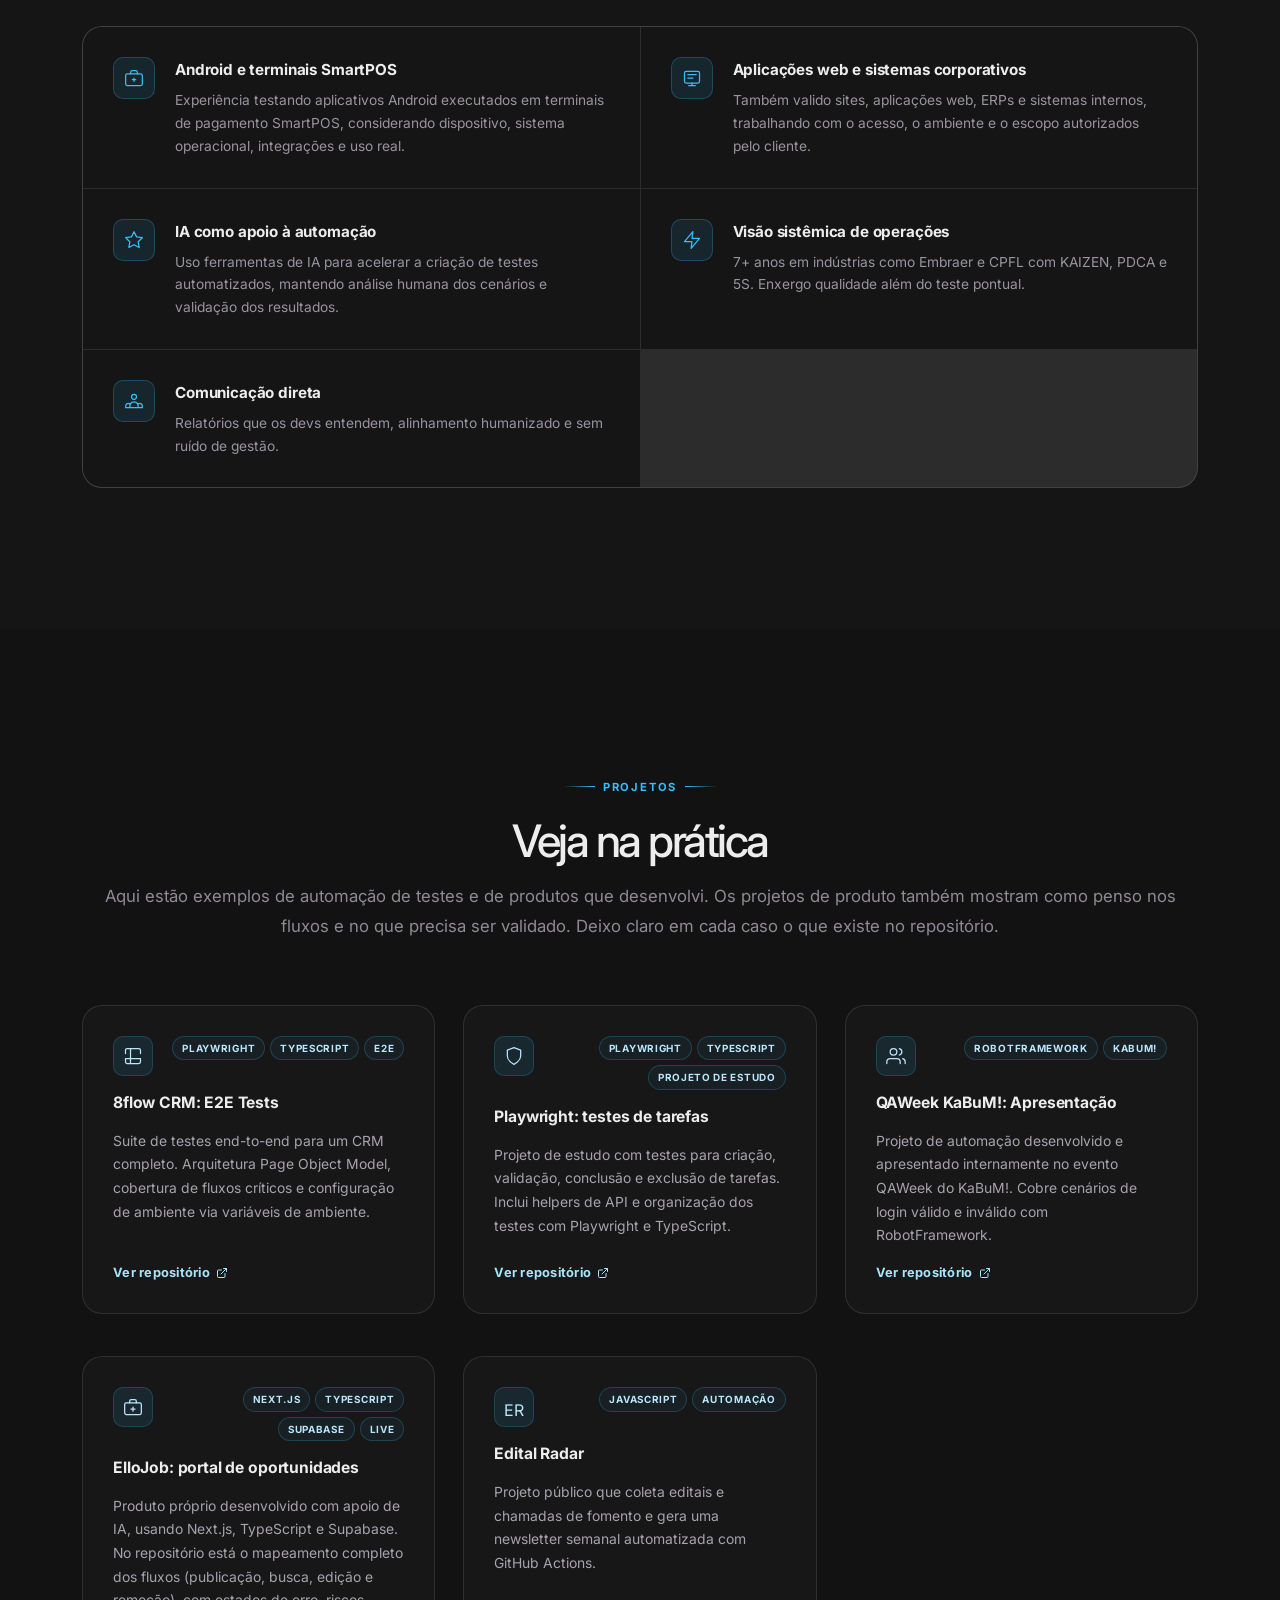
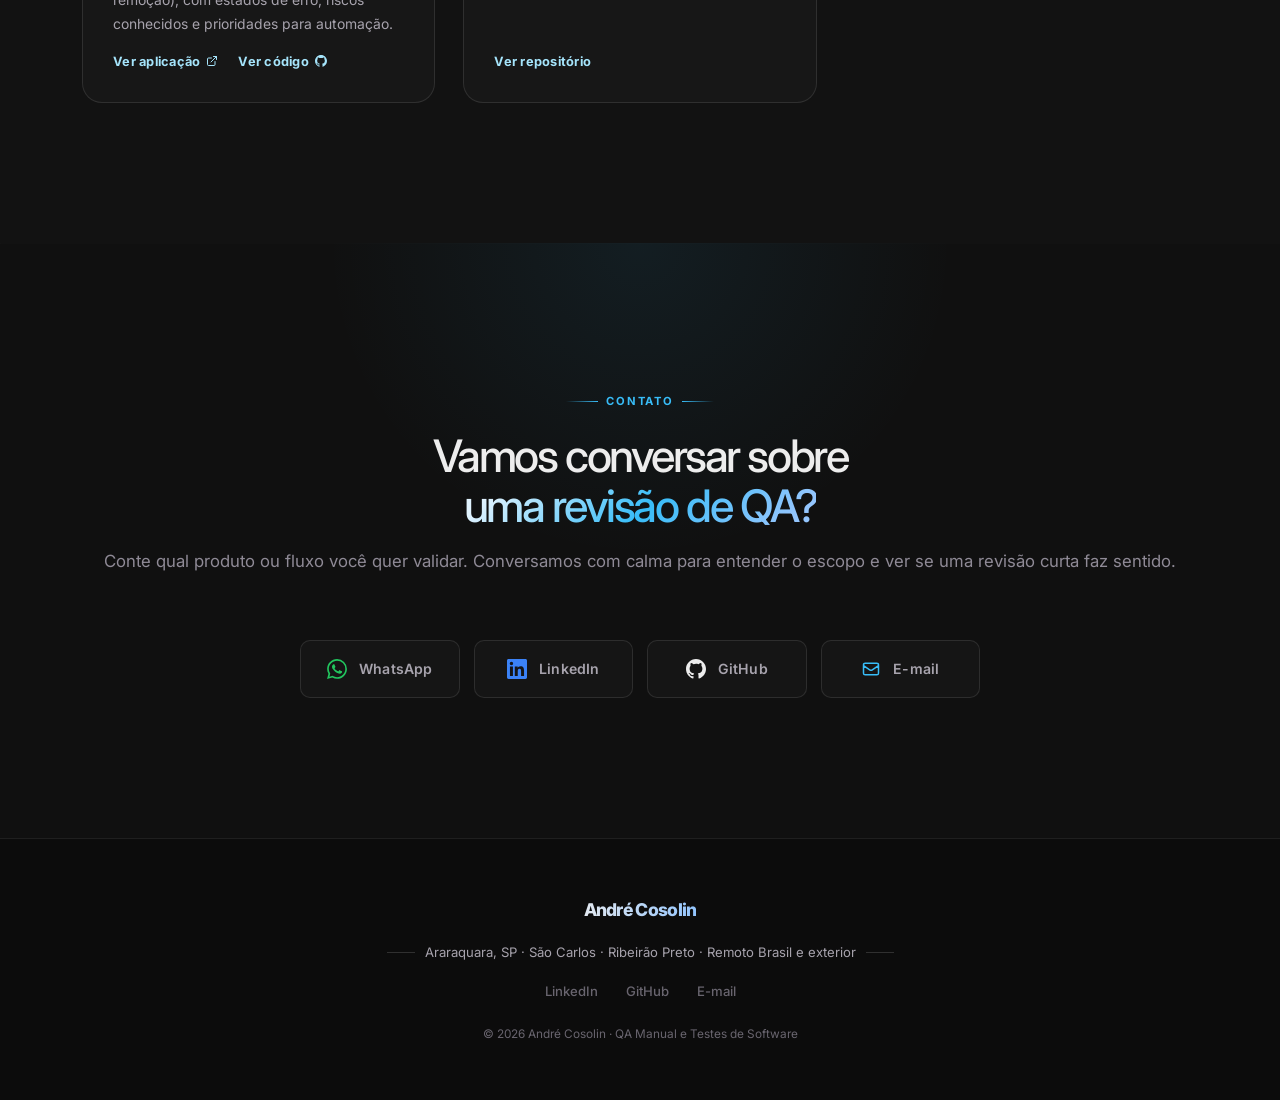
==== commit 11528033: "Repagina portfolio com nova experiência de QA" ====
--- a/index.html
+++ b/index.html
@@ -34,6 +34,45 @@
   <link rel="stylesheet" href="style.css" />
 </head>
 <body>
+
+  <!-- SIMULAÇÃO DE INCIDENTE: a experiência de QA acontece antes do portfólio -->
+  <div class="incident-demo" id="incidentDemo" role="dialog" aria-modal="true" aria-labelledby="incidentTitle" aria-describedby="incidentMessage" hidden>
+    <div class="incident-card">
+      <div class="login-brand"><span class="login-brand-mark">AC</span><span>André Cosolin</span></div>
+      <div class="incident-crash-banner">
+        <strong>500</strong>
+        <div><b>Não foi possível carregar a página</b><span>O servidor encontrou um erro inesperado.</span></div>
+      </div>
+      <div class="login-window" aria-live="polite">
+        <div class="login-window-top"><span></span><span></span><span></span></div>
+        <div class="incident-error-strip"><span class="incident-error-mark">!</span><span>ERR_AUTH_401 · FALHA AO AUTENTICAR</span></div>
+        <div class="incident-icon" aria-hidden="true">!</div>
+        <p class="incident-kicker">Área restrita</p>
+        <h2 id="incidentTitle">Não foi possível entrar</h2>
+        <p id="incidentMessage" class="incident-message">Sua sessão expirou e o login não foi concluído. Tente novamente.</p>
+        <div class="login-field"><span>E-mail</span><strong>fluxo_quebrado@éruim.com</strong></div>
+        <div class="login-field login-field--error"><span>Senha</span><strong>••••••••</strong><small>Credenciais inválidas ou sessão expirada</small></div>
+        <button class="login-fake-button" type="button" tabindex="-1">Entrar</button>
+        <p class="login-help">Esqueci minha senha</p>
+      </div>
+
+      <div class="incident-actions">
+        <button class="btn btn-primary incident-continue" id="incidentContinue" type="button" hidden>Tentar novamente</button>
+      </div>
+      <p class="incident-reveal" id="incidentReveal">Era uma simulação. Mas a sensação de encontrar algo quebrado é bem real e é justamente isso que eu ajudo a evitar.</p>
+    </div>
+  </div>
+
+  <div class="scroll-bug" id="scrollBug" aria-hidden="true">
+    <span class="scroll-bug-label">BUG_ON_THE_MOVE</span>
+    <svg viewBox="0 0 90 70" fill="none" xmlns="http://www.w3.org/2000/svg">
+      <path d="M45 19v-8M38 13l-7-6M52 13l7-6" stroke="currentColor" stroke-width="2" stroke-linecap="round" />
+      <ellipse cx="45" cy="37" rx="16" ry="21" fill="currentColor" fill-opacity=".16" stroke="currentColor" stroke-width="2" />
+      <circle cx="39" cy="30" r="2.5" fill="currentColor" /><circle cx="51" cy="30" r="2.5" fill="currentColor" />
+      <path d="M29 29 15 21M28 39 10 39M30 49 16 58M61 29l14-8M62 39l18 0M60 49l14 9" stroke="currentColor" stroke-width="2" stroke-linecap="round" />
+      <path class="scroll-bug-legs" d="M37 20v34M45 17v40M53 20v34" stroke="#FB7185" stroke-width="1.5" stroke-linecap="round" opacity=".8" />
+    </svg>
+  </div>
 
   <!-- NAV -->
   <nav class="navbar" id="navbar">
@@ -59,6 +98,47 @@
     <div class="hero-grid"></div>
 
     <div class="container hero-inner">
+      <div class="hero-break-visual" aria-hidden="true">
+        <span class="bug-tag bug-tag--one">BUG_500</span>
+        <span class="bug-tag bug-tag--two">AUTH_401</span>
+        <span class="bug-tag bug-tag--three">UI_021</span>
+        <span class="bug-tag bug-tag--four">API_422</span>
+        <svg viewBox="0 0 520 430" fill="none" xmlns="http://www.w3.org/2000/svg">
+          <defs>
+            <linearGradient id="brokenPanel" x1="60" y1="50" x2="420" y2="360" gradientUnits="userSpaceOnUse"><stop stop-color="#38BDF8" stop-opacity=".2" /><stop offset="1" stop-color="#0F172A" stop-opacity=".05" /></linearGradient>
+            <filter id="softGlow" x="-40%" y="-40%" width="180%" height="180%"><feGaussianBlur stdDeviation="8" /></filter>
+          </defs>
+          <path d="M418 54 490 28M433 76l62-3M427 101l47 24M86 374l-54 26M105 350l-70 8" stroke="#FB7185" stroke-width="2" stroke-linecap="round" opacity=".7" />
+          <circle cx="438" cy="57" r="18" fill="#FB7185" opacity=".13" filter="url(#softGlow)" />
+          <g opacity=".8">
+            <rect x="350" y="136" width="132" height="82" rx="12" fill="#0F172A" fill-opacity=".72" stroke="#38BDF8" stroke-opacity=".42" />
+            <text x="366" y="158" fill="#7DD3FC" font-family="ui-monospace, monospace" font-size="9" letter-spacing="1.5">QA FINDINGS</text>
+            <text x="366" y="190" fill="#E0F2FE" font-family="ui-monospace, monospace" font-size="25" font-weight="700">03</text>
+            <text x="402" y="190" fill="#94A3B8" font-family="ui-monospace, monospace" font-size="9">issues found</text>
+            <path d="M366 202h87" stroke="#38BDF8" stroke-opacity=".35" />
+          </g>
+          <g opacity=".76">
+            <rect x="18" y="222" width="136" height="96" rx="12" fill="#0F172A" fill-opacity=".72" stroke="#FB7185" stroke-opacity=".4" />
+            <text x="34" y="245" fill="#FDA4AF" font-family="ui-monospace, monospace" font-size="9" letter-spacing="1.5">FAILED CHECKS</text>
+            <circle cx="37" cy="267" r="4" fill="#FB7185" /><path d="M49 267h74" stroke="#FDA4AF" stroke-opacity=".55" />
+            <circle cx="37" cy="287" r="4" fill="#FB7185" /><path d="M49 287h57" stroke="#FDA4AF" stroke-opacity=".4" />
+            <circle cx="37" cy="307" r="4" fill="#38BDF8" /><path d="M49 307h83" stroke="#7DD3FC" stroke-opacity=".45" />
+          </g>
+          <path d="M350 176 314 186M154 260l-20 6" stroke="#FB7185" stroke-width="1.5" stroke-dasharray="4 6" opacity=".6" />
+          <g transform="rotate(-7 255 215)">
+            <rect x="54" y="48" width="374" height="286" rx="22" fill="url(#brokenPanel)" stroke="currentColor" stroke-width="2" />
+            <path d="M54 103h374" stroke="currentColor" stroke-width="2" />
+            <circle cx="82" cy="76" r="6" fill="#FB7185" /><circle cx="103" cy="76" r="6" fill="currentColor" opacity=".5" /><circle cx="124" cy="76" r="6" fill="currentColor" opacity=".25" />
+            <rect x="88" y="137" width="126" height="12" rx="6" fill="currentColor" opacity=".3" /><rect x="88" y="163" width="182" height="9" rx="4.5" fill="currentColor" opacity=".16" /><rect x="88" y="184" width="146" height="9" rx="4.5" fill="currentColor" opacity=".16" />
+            <rect x="88" y="227" width="112" height="31" rx="8" fill="#FB7185" opacity=".18" stroke="#FB7185" stroke-width="1.5" /><path d="M112 243h62" stroke="#FB7185" stroke-width="2" stroke-linecap="round" />
+            <path d="M287 139 267 195l31 12-24 73 70-96-34-11 27-54-50 20Z" fill="#FB7185" opacity=".16" /><path d="m287 139-20 56 31 12-24 73 70-96-34-11 27-54-50 20Z" stroke="#FB7185" stroke-width="2.5" stroke-linejoin="round" />
+            <path d="M247 111 228 150l24 11-15 41M250 202l-17 38 26 14" stroke="#FB7185" stroke-width="3" stroke-linecap="round" opacity=".85" />
+            <text x="293" y="306" fill="#FB7185" font-family="ui-monospace, monospace" font-size="16" font-weight="700" letter-spacing="3">BUG_500</text>
+          </g>
+          <path d="m393 329 27 12-17 24-30-10 20-26ZM76 100l-23-16 18-21 26 12-21 25Z" fill="currentColor" opacity=".7" />
+          <path d="M409 344l19 9M399 357l16 7M88 83l-13-9M79 96l-16-7" stroke="#FB7185" stroke-width="2" stroke-linecap="round" />
+        </svg>
+      </div>
       <h1 class="hero-headline">
         Encontre os riscos do seu produto<br />
         <span class="line-2">antes que seus usuários encontrem.</span>
@@ -94,6 +174,19 @@
           <span class="stat-num">Senior</span>
           <span class="stat-label">experiência em QA</span>
         </div>
+      </div>
+
+      <div class="hero-command" aria-label="Resumo de uma revisão de QA">
+        <div class="hero-command-head"><span><i></i> QA REVIEW / LIVE</span><span>AC_001</span></div>
+        <div class="hero-command-body">
+          <div class="hero-signal"><span class="hero-signal-ring"></span><strong>Qualidade<br />em movimento</strong></div>
+          <div class="hero-command-lines">
+            <div><span>fluxos críticos</span><b>03</b></div>
+            <div><span>evidências reproduzíveis</span><b>100%</b></div>
+            <div><span>risco antes do usuário</span><b class="hero-command-accent">detectado</b></div>
+          </div>
+        </div>
+        <div class="hero-command-foot"><span>MANUAL + EXPLORATÓRIO + API</span><span class="hero-live-dot"></span></div>
       </div>
     </div>
   </section>
--- a/style.css
+++ b/style.css
@@ -45,6 +45,79 @@
   --ease:        cubic-bezier(.4,0,.2,1);
   --ease-spring: cubic-bezier(.34,1.56,.64,1);
 }
+
+/* ============================================================
+   QA INCIDENT DEMO
+   ============================================================ */
+.incident-demo {
+  position: fixed;
+  inset: 0;
+  z-index: 2000;
+  display: grid;
+  place-items: center;
+  padding: 24px;
+  color: #e5e7eb;
+  background: rgba(3, 6, 12, .82);
+  backdrop-filter: blur(9px);
+  animation: incident-in .28s ease-out both;
+}
+.incident-demo[hidden] { display: none; }
+.incident-demo.is-closing { animation: incident-out .26s ease-in both; }
+.incident-demo--revealed .incident-crash-banner,
+.incident-demo--revealed .login-window { display: none; }
+.incident-demo--revealed .incident-card { border-color: rgba(129,140,248,.32); box-shadow: 0 28px 100px rgba(0,0,0,.65), 0 0 0 1px rgba(255,255,255,.03) inset; }
+.incident-card {
+  position: relative;
+  width: min(100%, 640px);
+  padding: clamp(28px, 5vw, 48px);
+  border: 1px solid rgba(248,113,113,.52);
+  border-radius: 18px;
+  background: linear-gradient(145deg, rgba(24, 28, 43, .98), rgba(10, 14, 24, .98));
+  box-shadow: 0 28px 100px rgba(0,0,0,.65), 0 0 70px rgba(239,68,68,.15), 0 0 0 1px rgba(255,255,255,.03) inset;
+  text-align: center;
+  animation: incident-card-alert .55s ease-out both;
+}
+.login-brand { display: flex; align-items: center; justify-content: center; gap: 10px; margin-bottom: 22px; color: #f8fafc; font-size: .9rem; font-weight: 700; }
+.login-brand-mark { display: grid; place-items: center; width: 28px; height: 28px; border-radius: 8px; background: var(--grad-primary); color: white; font-size: .66rem; }
+.incident-crash-banner { display: flex; align-items: center; gap: 18px; margin-bottom: 18px; padding: 16px 18px; border: 1px solid rgba(248,113,113,.48); border-left: 4px solid #ef4444; border-radius: 9px; background: linear-gradient(100deg, rgba(127,29,29,.42), rgba(69,10,10,.18)); text-align: left; }
+.incident-crash-banner strong { color: #f87171; font: 900 2.35rem/.9 Inter, sans-serif; letter-spacing: -.08em; }
+.incident-crash-banner b, .incident-crash-banner span { display: block; }
+.incident-crash-banner b { color: #fee2e2; font-size: .86rem; }
+.incident-crash-banner span { margin-top: 4px; color: #fca5a5; font-size: .73rem; }
+.login-window { padding: 22px clamp(20px, 4vw, 34px) 24px; border: 1px solid rgba(148,163,184,.18); border-radius: 12px; background: rgba(7, 11, 20, .78); box-shadow: 0 16px 45px rgba(0,0,0,.22); }
+.login-window-top { display: flex; gap: 6px; margin-bottom: 20px; text-align: left; }
+.login-window-top span { width: 7px; height: 7px; border-radius: 50%; background: #475569; }
+.login-window-top span:first-child { background: #f87171; }
+.incident-error-strip { display: flex; align-items: center; gap: 8px; margin: 0 0 18px; padding: 8px 10px; border: 1px solid rgba(248,113,113,.3); border-radius: 6px; background: rgba(127,29,29,.18); color: #fca5a5; font: 700 .62rem/1.3 ui-monospace, SFMono-Regular, Consolas, monospace; letter-spacing: .03em; text-align: left; }
+.incident-error-mark { display: grid; place-items: center; width: 16px; height: 16px; flex: 0 0 16px; border-radius: 50%; background: #ef4444; color: white; font: 800 .68rem/1 Inter, sans-serif; }
+.incident-icon { display: grid; place-items: center; width: 46px; height: 46px; margin: 0 auto 16px; border: 1px solid rgba(248,113,113,.55); border-radius: 50%; color: #fecaca; font: 800 1.3rem/1 Inter, sans-serif; box-shadow: 0 0 0 7px rgba(248,113,113,.06); animation: incident-shake 2.2s ease-in-out both; }
+.incident-kicker { margin: 0 0 10px; color: #fca5a5; font-size: .78rem; font-weight: 700; letter-spacing: .08em; text-transform: uppercase; }
+.login-field { display: grid; gap: 6px; margin-top: 13px; padding: 11px 13px; border: 1px solid rgba(148,163,184,.22); border-radius: 7px; background: rgba(15,23,42,.6); text-align: left; }
+.login-field span { color: #94a3b8; font-size: .67rem; }
+.login-field strong { overflow: hidden; color: #e2e8f0; font-size: .8rem; font-weight: 500; text-overflow: ellipsis; white-space: nowrap; }
+.login-field--error { border-color: rgba(248,113,113,.62); box-shadow: 0 0 0 3px rgba(248,113,113,.06); }
+.login-field--error small { color: #fca5a5; font-size: .67rem; line-height: 1.35; }
+.login-fake-button { width: 100%; margin-top: 16px; padding: 11px; border: 0; border-radius: 7px; background: #334155; color: #94a3b8; font: 700 .8rem Inter, sans-serif; }
+.login-help { margin-top: 14px; color: #64748b; font-size: .7rem; }
+.incident-card h2 { margin: 0; color: #f8fafc; font-size: clamp(1.45rem, 4vw, 2rem); line-height: 1.12; letter-spacing: -.04em; }
+.incident-message { max-width: 410px; margin: 13px auto 19px; color: #aeb8c8; font-size: .9rem; line-height: 1.55; }
+.incident-actions { display: flex; align-items: center; justify-content: center; gap: 18px; flex-wrap: wrap; margin-top: 22px; }
+.incident-continue { border: 0; cursor: pointer; }
+.incident-reveal { display: none; margin: 24px 0 0; padding: 16px 18px; border: 1px solid rgba(129,140,248,.34); border-radius: 9px; background: linear-gradient(135deg, rgba(49,46,129,.28), rgba(30,27,75,.2)); color: #ddd6fe; font-size: .83rem; line-height: 1.6; box-shadow: 0 10px 30px rgba(30,27,75,.2); }
+.incident-reveal.is-visible { display: block; animation: incident-in .3s ease both; }
+body.incident-open { overflow: hidden; }
+.scroll-bug { position: fixed; z-index: 140; top: 18%; left: 5%; display: flex; align-items: center; gap: 8px; width: 106px; color: #38bdf8; opacity: 0; pointer-events: none; transform: translate(-50%, -50%) rotate(-8deg); transition: left .18s ease-out, top .18s ease-out, opacity .3s ease; filter: drop-shadow(0 8px 18px rgba(56,189,248,.16)); }
+.scroll-bug.is-visible { opacity: .46; }
+.scroll-bug.is-reversing { transform: translate(-50%, -50%) scaleX(-1) rotate(-8deg); }
+.scroll-bug svg { width: 64px; height: auto; flex-shrink: 0; animation: bug-run .22s steps(2, end) infinite; }
+.scroll-bug-label { position: absolute; top: -16px; left: 50%; padding: 4px 6px; border: 1px solid rgba(251,113,133,.3); border-radius: 5px; background: rgba(16,16,16,.82); color: #fda4af; font: 700 .43rem/1 ui-monospace, SFMono-Regular, Consolas, monospace; letter-spacing: .04em; white-space: nowrap; opacity: .75; }
+@keyframes bug-run { 50% { transform: translateY(-2px) rotate(-2deg); } }
+@keyframes incident-in { from { opacity: 0; transform: scale(.98); } to { opacity: 1; transform: scale(1); } }
+@keyframes incident-out { to { opacity: 0; transform: scale(1.02); } }
+@keyframes incident-card-alert { 0% { opacity: 0; transform: scale(.94) translateY(12px); } 65% { transform: scale(1.015) translateY(0); } 100% { opacity: 1; transform: scale(1) translateY(0); } }
+@keyframes incident-shake { 0%, 70%, 100% { transform: translateX(0); } 75% { transform: translateX(-3px); } 80% { transform: translateX(3px); } 85% { transform: translateX(-2px); } 90% { transform: translateX(2px); } }
+@media (prefers-reduced-motion: reduce) { .incident-demo, .incident-demo.is-closing, .incident-card, .incident-icon, .incident-reveal.is-visible, .scroll-bug svg { animation: none; } .scroll-bug { transition: none; } }
+@media (max-width: 520px) { .incident-card { padding: 26px 16px; } .login-window { padding-inline: 16px; } }
 
 html { scroll-behavior: smooth; font-size: 16px; }
 
@@ -1059,3 +1132,137 @@
   .projetos-grid { grid-template-columns: 1fr; }
   .footer-links { flex-wrap: wrap; justify-content: center; }
 }
+
+/* ============================================================
+   DARK MINIMAL REDESIGN
+   ============================================================ */
+:root {
+  --bg: #101010;
+  --bg-2: #151515;
+  --bg-card: #171717;
+  --bg-elevated: #1d1b22;
+  --border: rgba(255,255,255,.09);
+  --border-med: rgba(255,255,255,.15);
+  --blue: #38bdf8;
+  --blue-light: #7dd3fc;
+  --indigo: #2563eb;
+  --violet: #38bdf8;
+  --grad-primary: linear-gradient(135deg, #38bdf8, #2563eb);
+  --grad-text: linear-gradient(135deg, #e0f2fe 10%, #38bdf8 52%, #93c5fd 90%);
+  --text: #ededed;
+  --text-2: #a7a3ad;
+  --text-3: #69656f;
+  --radius-xl: 24px;
+  --radius: 18px;
+  --radius-sm: 10px;
+}
+
+body { background: var(--bg); color: var(--text); }
+::selection { background: var(--violet); color: #101010; }
+.container { max-width: 1180px; }
+.navbar { background: rgba(16,16,16,.6); border-bottom-color: transparent; }
+.navbar.scrolled { background: rgba(16,16,16,.84); border-bottom-color: rgba(255,255,255,.08); }
+.nav-logo { letter-spacing: -.04em; }
+.nav-links a:not(.btn):hover { color: var(--violet); }
+.btn { border-radius: 999px; letter-spacing: -.01em; }
+.btn-primary { background: var(--violet); box-shadow: 0 10px 32px rgba(164,118,255,.22); }
+.btn-primary::after { display: none; }
+.btn-primary:hover { background: #b58dff; box-shadow: 0 15px 42px rgba(164,118,255,.32); }
+.btn-outline { border-color: rgba(255,255,255,.16); background: rgba(255,255,255,.025); }
+.btn-outline:hover { border-color: rgba(164,118,255,.65); background: rgba(164,118,255,.08); }
+.hero { min-height: 900px; background: radial-gradient(circle at 76% 32%, rgba(56,189,248,.1), transparent 28%), var(--bg); }
+.hero::before { background: radial-gradient(ellipse at center, rgba(56,189,248,.1) 0%, transparent 62%); opacity: .72; }
+.hero::after { background: linear-gradient(90deg, transparent, rgba(56,189,248,.12), transparent); }
+.hero-grid { opacity: .34; background-image: linear-gradient(rgba(255,255,255,.045) 1px, transparent 1px), linear-gradient(90deg, rgba(255,255,255,.045) 1px, transparent 1px); }
+.hero-inner { max-width: 1180px; padding-top: 170px; }
+.hero-inner { position: relative; display: block; }
+.hero-headline { position: relative; z-index: 1; max-width: 820px; font-size: clamp(3.6rem, 8vw, 7.3rem); font-weight: 500; letter-spacing: -.08em; line-height: .94; }
+.hero-headline, .hero-sub, .hero-ctas, .hero-stats, .hero-command { grid-column: 1; }
+.hero-sub, .hero-ctas, .hero-stats, .hero-command { position: relative; z-index: 1; }
+.hero-headline .line-2 { background: var(--grad-text); -webkit-background-clip: text; background-clip: text; }
+.hero-break-visual { position: absolute; z-index: 0; top: 100px; left: 46%; width: min(82vw, 920px); color: rgba(56,189,248,.62); opacity: .2; transform: translateX(-32%) rotate(4deg) scale(1.08); filter: drop-shadow(0 28px 55px rgba(56,189,248,.12)); pointer-events: none; }
+.hero-break-visual svg { display: block; width: 100%; height: auto; }
+.bug-tag { position: absolute; z-index: 2; padding: 6px 8px; border: 1px solid rgba(251,113,133,.42); border-radius: 6px; background: rgba(30,12,20,.7); color: #fda4af; font: 700 .55rem/1 ui-monospace, SFMono-Regular, Consolas, monospace; letter-spacing: .06em; opacity: .72; box-shadow: 0 8px 20px rgba(0,0,0,.18); white-space: nowrap; }
+.bug-tag::before { content: ''; display: inline-block; width: 5px; height: 5px; margin: 0 5px 1px 0; border-radius: 50%; background: #fb7185; box-shadow: 0 0 7px #fb7185; }
+.bug-tag--one { top: 2%; right: 1%; animation: bug-float 4s ease-in-out infinite; }
+.bug-tag--two { top: 33%; left: -7%; animation: bug-float 4s .8s ease-in-out infinite; }
+.bug-tag--three { right: -8%; bottom: 22%; animation: bug-float 4s 1.5s ease-in-out infinite; }
+.bug-tag--four { left: 9%; bottom: 1%; animation: bug-float 4s 2.2s ease-in-out infinite; }
+@keyframes bug-float { 50% { transform: translateY(-5px); } }
+.hero-sub { max-width: 640px; color: #aaa6b0; font-size: 1.02rem; line-height: 1.75; }
+.hero-ctas { margin-top: 34px; }
+.hero-stats { max-width: 760px; margin-top: 84px; border-color: rgba(255,255,255,.09); background: rgba(255,255,255,.025); }
+.stat-num { color: #f3effa; }
+.stat-label { color: #8f8a96; }
+.stat-chart-bar--before { fill: #4b3a67; }
+.stat-chart-bar--after { fill: var(--violet); }
+.hero-command { width: min(100%, 760px); margin-top: 34px; padding: 18px 20px 15px; border: 1px solid rgba(56,189,248,.22); border-radius: 16px; background: rgba(19,25,30,.76); box-shadow: 0 18px 45px rgba(0,0,0,.2); }
+.hero-command-head, .hero-command-foot { display: flex; justify-content: space-between; align-items: center; gap: 16px; color: #7f7889; font: 700 .62rem/1.2 ui-monospace, SFMono-Regular, Consolas, monospace; letter-spacing: .08em; }
+.hero-command-head span:first-child { color: #bae6fd; }
+.hero-command-head i { display: inline-block; width: 6px; height: 6px; margin-right: 7px; border-radius: 50%; background: #38bdf8; box-shadow: 0 0 12px #38bdf8; }
+.hero-command-body { display: grid; grid-template-columns: 1fr 1.8fr; gap: 28px; align-items: center; padding: 24px 0 20px; }
+.hero-signal { position: relative; display: flex; align-items: center; gap: 16px; min-height: 96px; padding-left: 22px; overflow: hidden; color: #e0f2fe; font-size: 1.08rem; line-height: 1.08; letter-spacing: -.04em; }
+.hero-signal-ring { position: absolute; left: -30px; width: 116px; height: 116px; border: 1px solid rgba(56,189,248,.55); border-radius: 50%; box-shadow: 0 0 0 12px rgba(56,189,248,.08), 0 0 0 24px rgba(56,189,248,.04); animation: hero-ring 3.2s ease-in-out infinite; }
+.hero-command-lines { display: grid; gap: 9px; }
+.hero-command-lines div { display: flex; justify-content: space-between; align-items: center; gap: 16px; padding-bottom: 8px; border-bottom: 1px solid rgba(255,255,255,.08); color: #8d8893; font: .72rem/1.2 ui-monospace, SFMono-Regular, Consolas, monospace; }
+.hero-command-lines b { color: #e0f2fe; font-weight: 600; }
+.hero-command-lines .hero-command-accent { color: #7dd3fc; }
+.hero-command-foot { padding-top: 12px; border-top: 1px solid rgba(255,255,255,.08); }
+.hero-live-dot { width: 7px; height: 7px; border-radius: 50%; background: #38bdf8; box-shadow: 0 0 12px #38bdf8; }
+@keyframes hero-ring { 50% { transform: scale(1.05); opacity: .68; } }
+.section { padding: 140px 0; }
+.section-header { margin-bottom: 64px; }
+.section-tag { color: var(--violet); }
+.section-tag::before, .section-tag::after { background: linear-gradient(90deg, transparent, var(--violet)); }
+.section-tag::after { background: linear-gradient(90deg, var(--violet), transparent); }
+.section-title { letter-spacing: -.055em; font-weight: 500; }
+.section-sub { color: #8f8a96; }
+.sobre { background: #121212; }
+.sobre::before, .stack::before, .projetos::before, .contato::before { opacity: .16; background-image: linear-gradient(rgba(255,255,255,.055) 1px, transparent 1px), linear-gradient(90deg, rgba(255,255,255,.055) 1px, transparent 1px); }
+.sobre-left .section-title { font-weight: 500; }
+.sobre-right p { color: #a7a3ad; }
+.highlight { color: #bae6fd; border-bottom-color: rgba(56,189,248,.42); }
+.sobre-escopo { background: #15191b; border-color: rgba(56,189,248,.2); }
+.sobre-escopo::before { background: var(--violet); }
+.cards-grid { gap: 1px; border: 1px solid rgba(255,255,255,.1); background: rgba(255,255,255,.1); border-radius: 20px; overflow: hidden; }
+.card { border: 0; border-radius: 0; background: #151515; padding: 34px; }
+.card::before, .diff-card::before { display: none; }
+.card:hover { background: #1c1922; }
+.card-featured { background: #171517; }
+.card-kicker { color: #7dd3fc; }
+.card-num { color: rgba(56,189,248,.14); }
+.card-icon, .diff-icon { color: var(--violet); background: rgba(56,189,248,.1); border-color: rgba(56,189,248,.24); }
+.card h3 { font-weight: 600; letter-spacing: -.035em; }
+.card p, .diff-card p { color: #99949f; }
+.stack { background: #101010; }
+.tag, .badge { border-color: rgba(56,189,248,.22); background: rgba(56,189,248,.06); color: #bae6fd; }
+.tag:hover { border-color: rgba(56,189,248,.7); background: rgba(56,189,248,.13); }
+.diff-grid { gap: 1px; background: rgba(255,255,255,.1); border: 1px solid rgba(255,255,255,.1); border-radius: 20px; overflow: hidden; }
+.diff-card { border: 0; border-radius: 0; background: #151515; padding: 30px; }
+.diff-card:hover { background: #1c1922; }
+.projetos { background: #121212; }
+.projetos-grid { gap: 42px 28px; }
+.projeto-card { border-color: rgba(255,255,255,.1); background: #171717; border-radius: 20px; padding: 30px; }
+.projeto-card:hover { border-color: rgba(56,189,248,.46); background: #171d20; transform: translateY(-6px); }
+.projeto-icon { background: rgba(56,189,248,.1); color: #bae6fd; border-color: rgba(56,189,248,.2); }
+.projeto-link { color: #a5e4fb; }
+.projeto-link:hover { color: #e0f2fe; }
+.contato { background: radial-gradient(circle at 50% 0, rgba(56,189,248,.08), transparent 36%), #101010; }
+.contact-link { border-color: rgba(255,255,255,.1); background: rgba(255,255,255,.025); }
+.contact-link:hover { border-color: rgba(56,189,248,.48); background: rgba(56,189,248,.08); }
+.contact-link.email svg { color: var(--violet); }
+.footer { background: #0c0c0c; border-top-color: rgba(255,255,255,.08); }
+.footer-links a:hover { color: var(--violet); }
+@media (max-width: 680px) {
+  .hero { min-height: 820px; }
+  .hero-inner { display: block; padding-top: calc(var(--nav-h) + 80px); }
+  .hero-headline { font-size: clamp(3rem, 14vw, 4.7rem); }
+  .hero-stats { margin-top: 54px; }
+  .hero-command-body { grid-template-columns: 1fr; gap: 18px; }
+  .hero-signal { min-height: 76px; }
+  .hero-break-visual { position: absolute; top: 100px; left: 50%; width: 720px; max-width: none; opacity: .13; transform: translateX(-35%) rotate(4deg) scale(1); }
+  .bug-tag { font-size: .46rem; padding: 5px 6px; }
+  .bug-tag--two { left: -3%; }
+  .bug-tag--three { right: -2%; }
+  .section { padding: 96px 0; }
+}
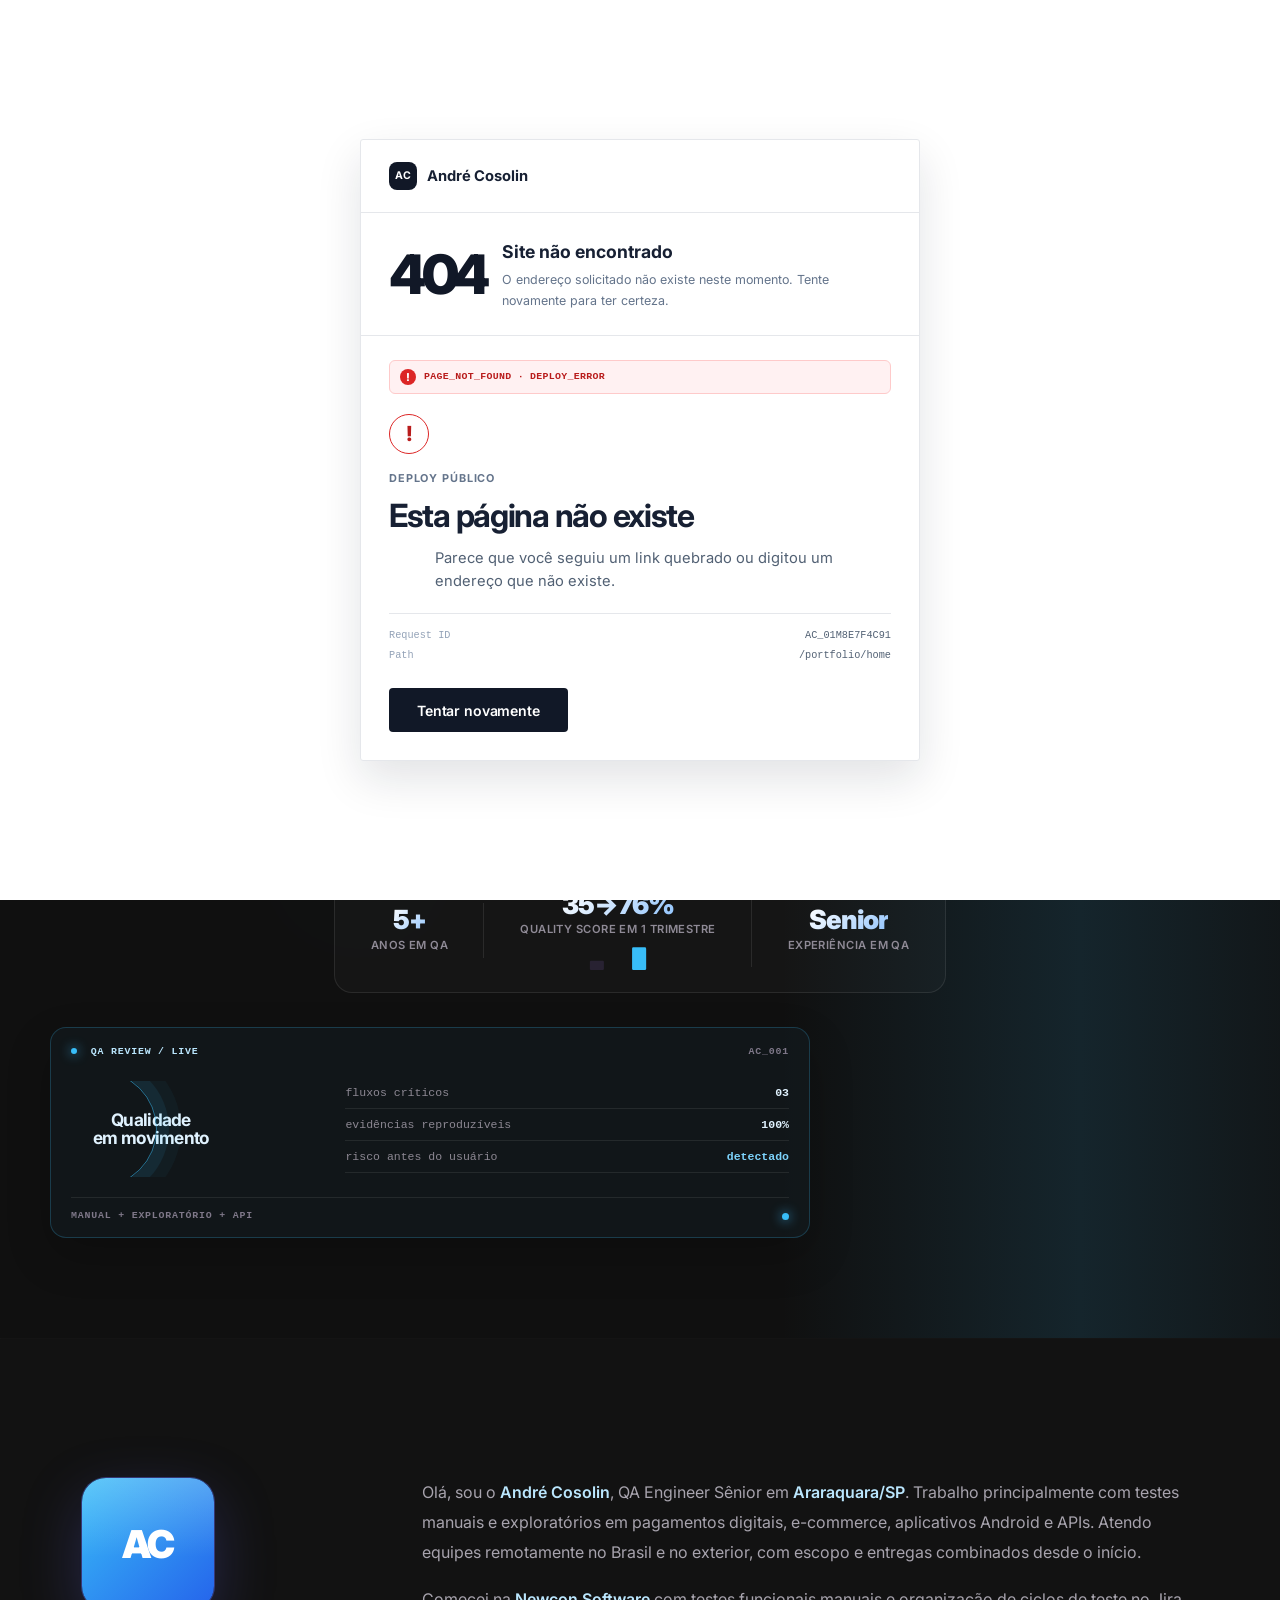
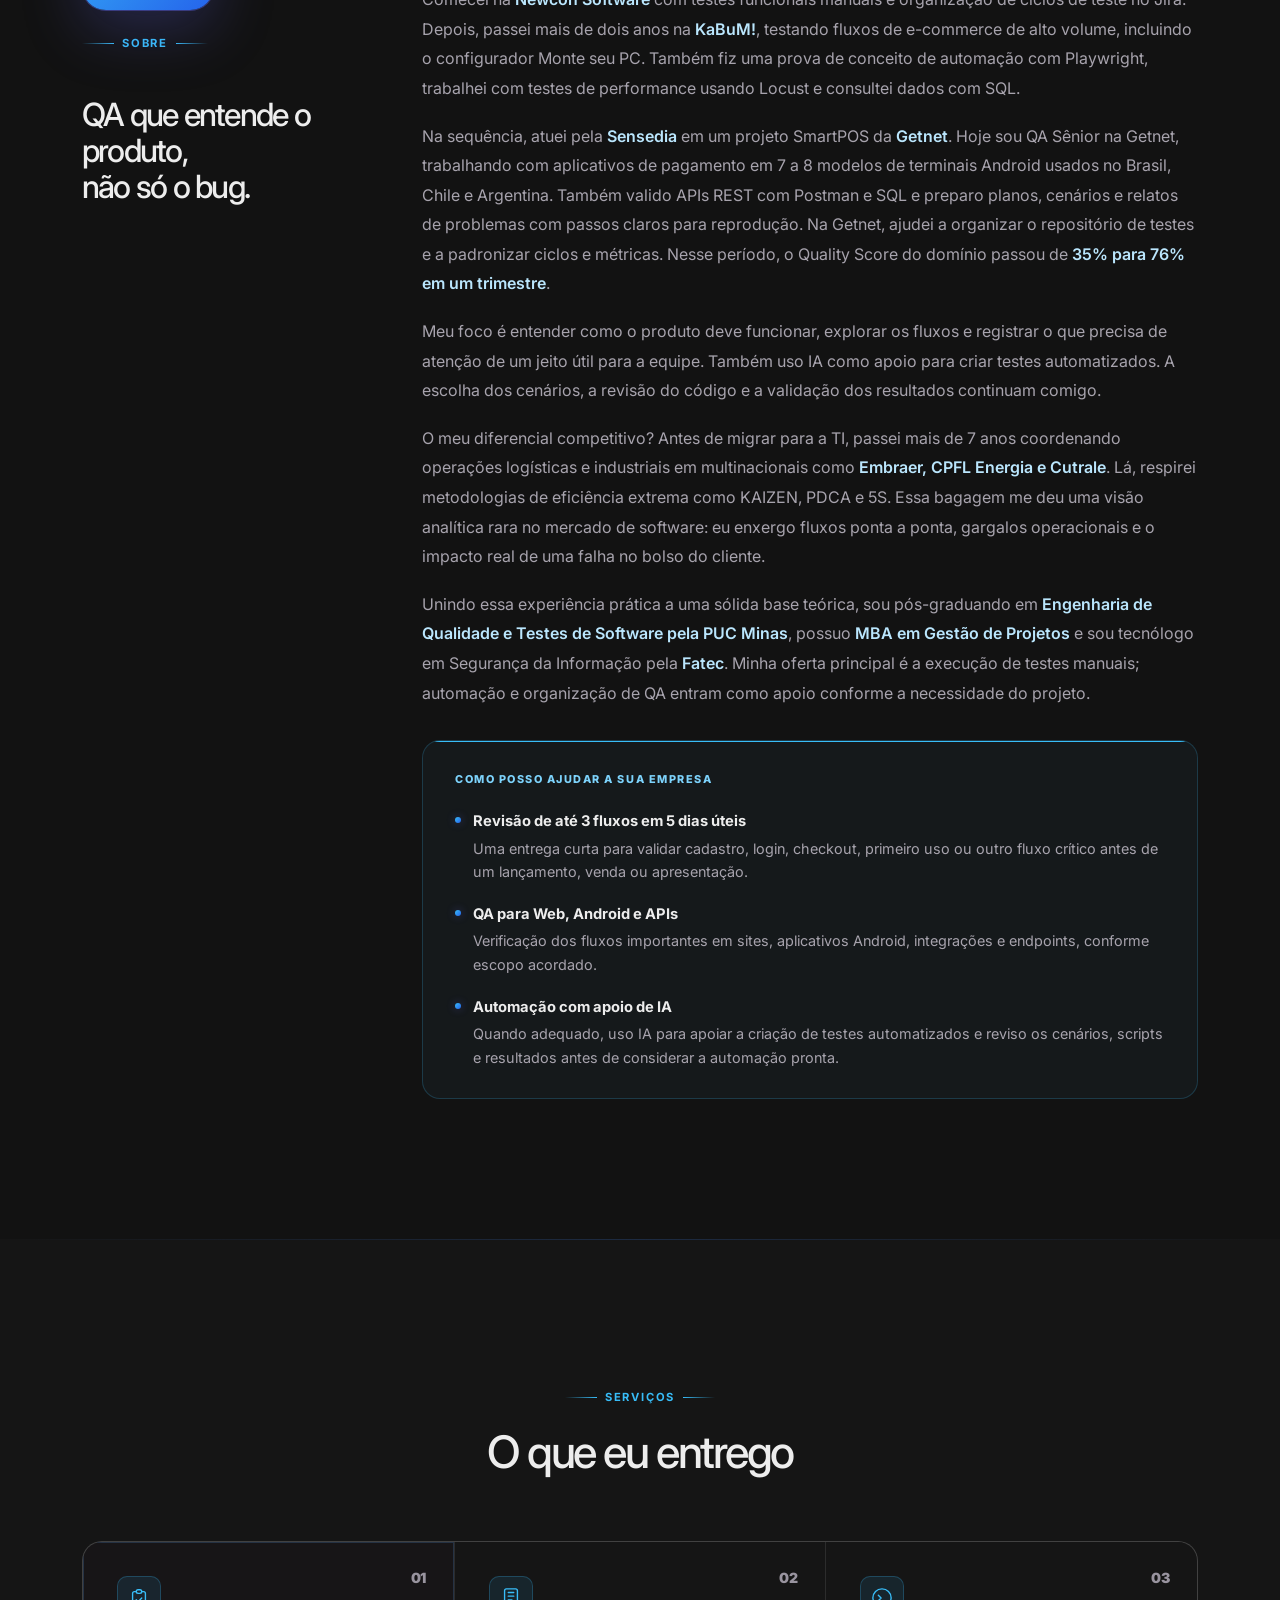
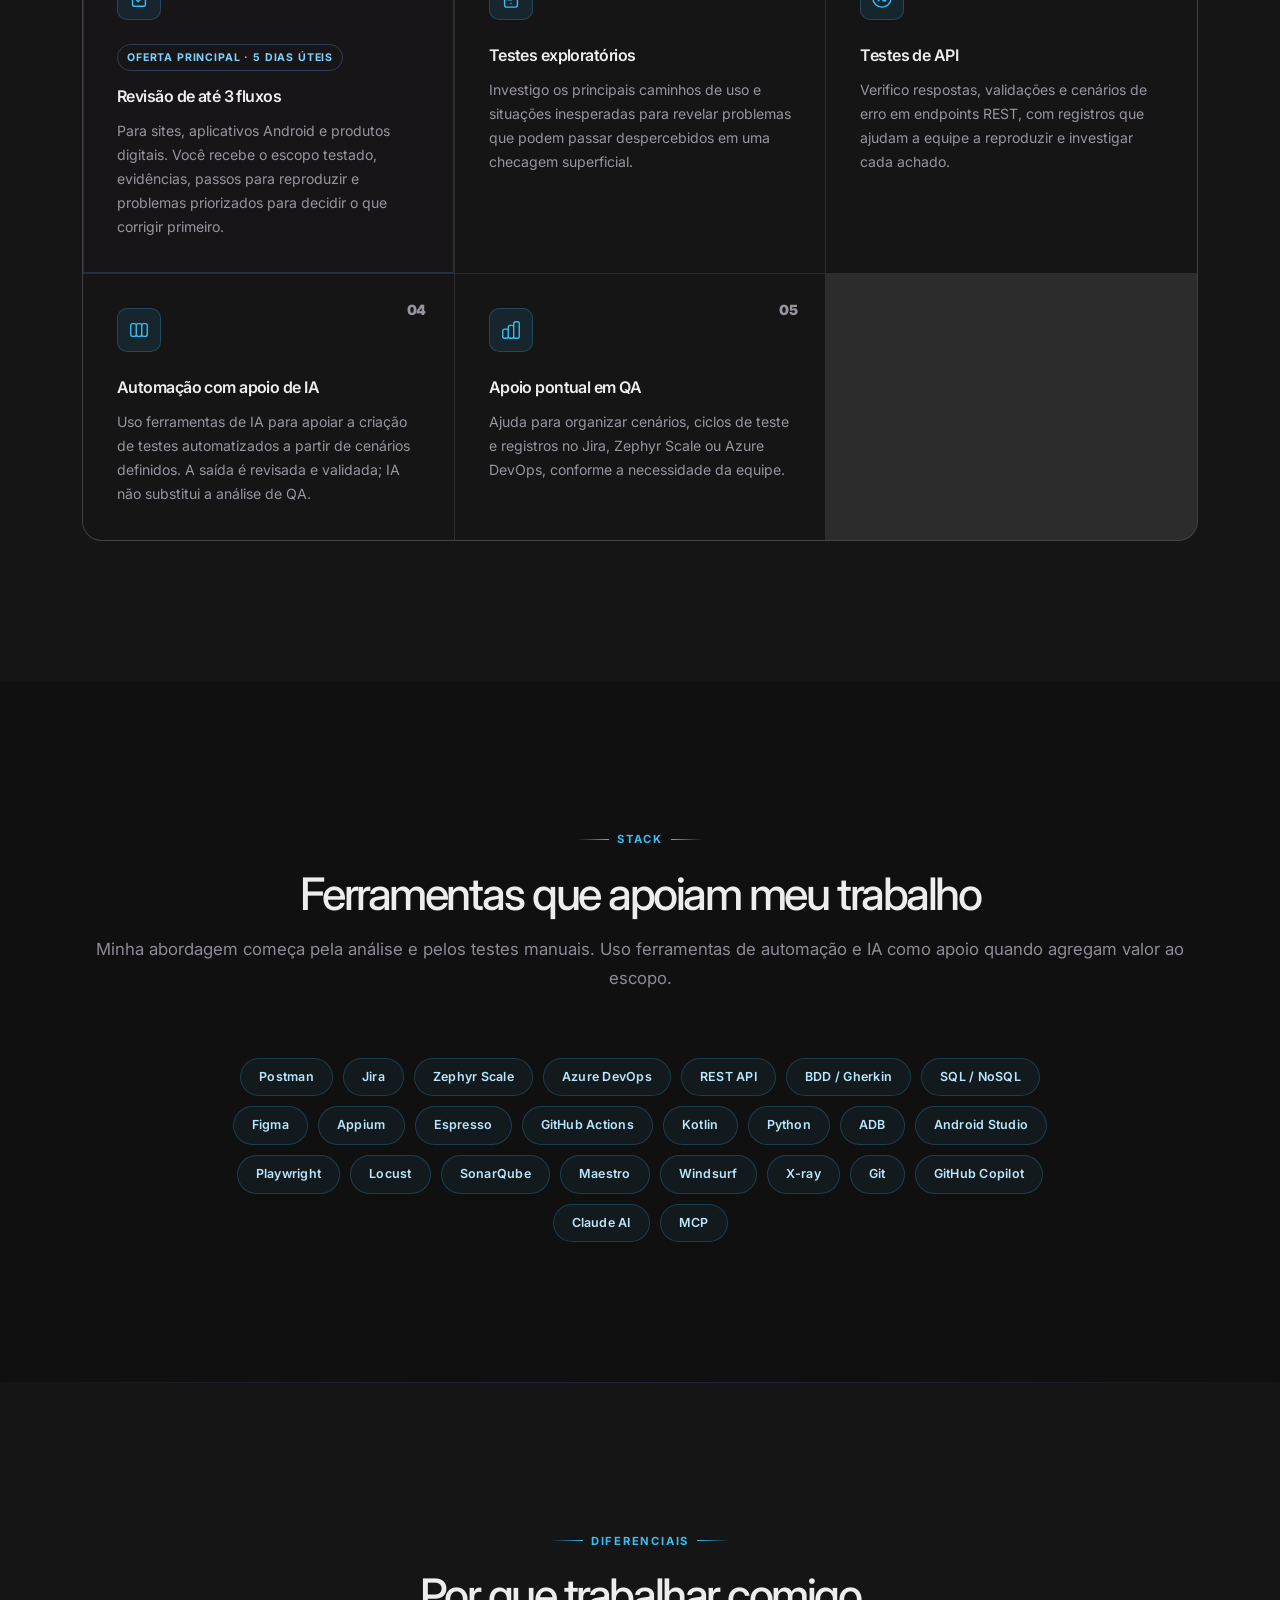
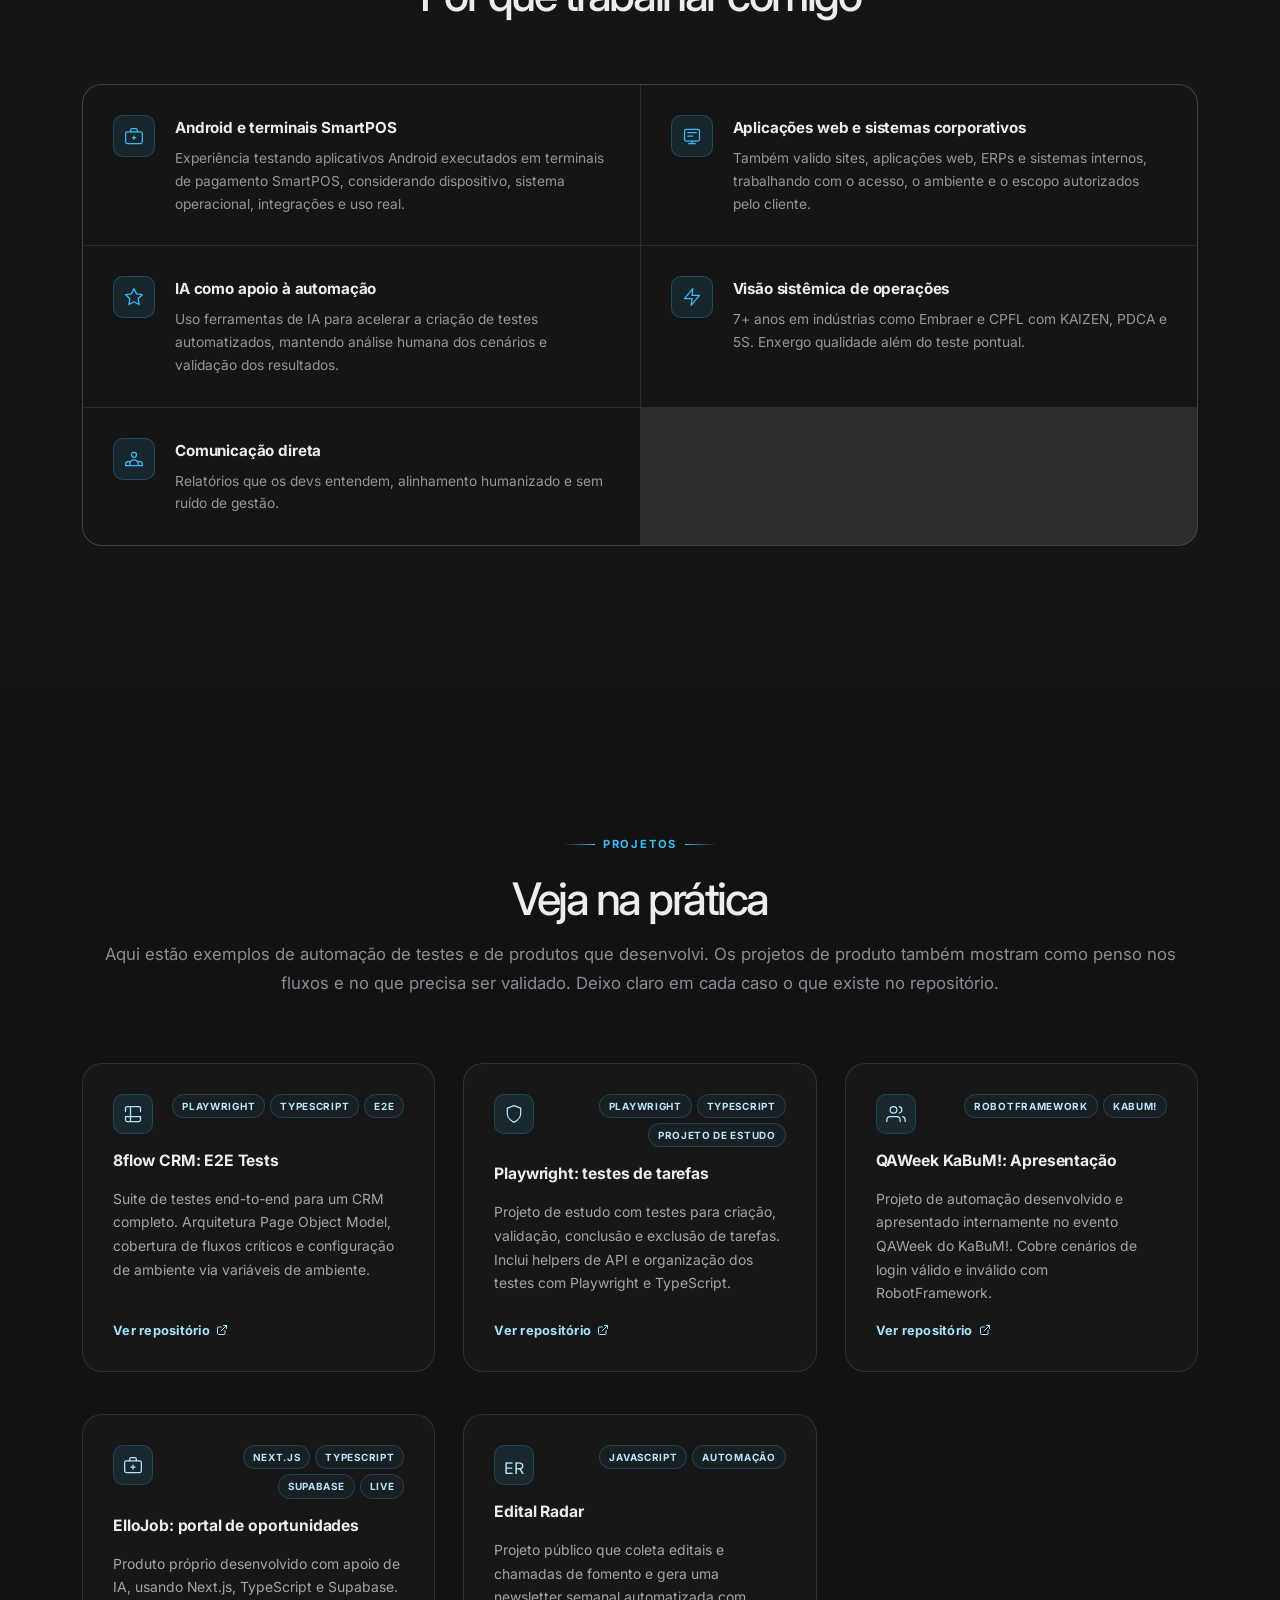
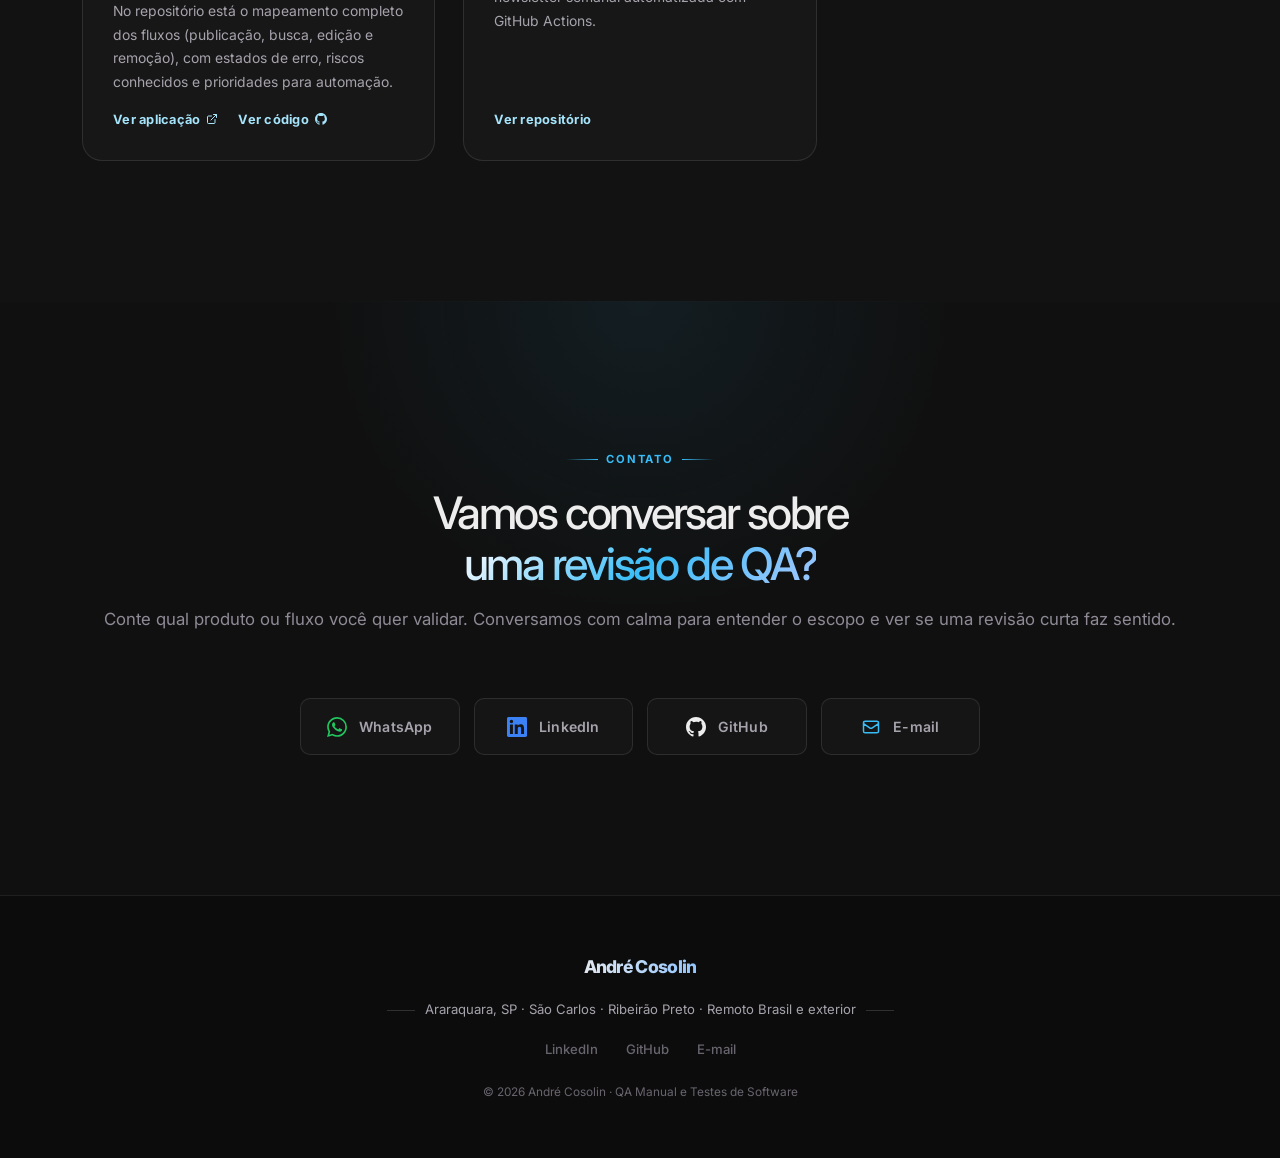
==== commit 5fb28fa9: "Ajusta erro simulado e primeira tela" ====
--- a/index.html
+++ b/index.html
@@ -40,24 +40,21 @@
     <div class="incident-card">
       <div class="login-brand"><span class="login-brand-mark">AC</span><span>André Cosolin</span></div>
       <div class="incident-crash-banner">
-        <strong>500</strong>
-        <div><b>Não foi possível carregar a página</b><span>O servidor encontrou um erro inesperado.</span></div>
-      </div>
-      <div class="login-window" aria-live="polite">
+        <strong>404</strong>
+        <div><b>Site não encontrado</b><span>O endereço solicitado não existe neste momento. Tente novamente para ter certeza.</span></div>
+      </div>
+      <div class="login-window incident-host-error" aria-live="polite">
         <div class="login-window-top"><span></span><span></span><span></span></div>
-        <div class="incident-error-strip"><span class="incident-error-mark">!</span><span>ERR_AUTH_401 · FALHA AO AUTENTICAR</span></div>
+        <div class="incident-error-strip"><span class="incident-error-mark">!</span><span>PAGE_NOT_FOUND · DEPLOY_ERROR</span></div>
         <div class="incident-icon" aria-hidden="true">!</div>
-        <p class="incident-kicker">Área restrita</p>
-        <h2 id="incidentTitle">Não foi possível entrar</h2>
-        <p id="incidentMessage" class="incident-message">Sua sessão expirou e o login não foi concluído. Tente novamente.</p>
-        <div class="login-field"><span>E-mail</span><strong>fluxo_quebrado@éruim.com</strong></div>
-        <div class="login-field login-field--error"><span>Senha</span><strong>••••••••</strong><small>Credenciais inválidas ou sessão expirada</small></div>
-        <button class="login-fake-button" type="button" tabindex="-1">Entrar</button>
-        <p class="login-help">Esqueci minha senha</p>
+        <p class="incident-kicker">Deploy público</p>
+        <h2 id="incidentTitle">Esta página não existe</h2>
+        <p id="incidentMessage" class="incident-message">Parece que você seguiu um link quebrado ou digitou um endereço que não existe.</p>
+        <div class="host-error-details"><span>Request ID</span><strong>AC_01M8E7F4C91</strong><span>Path</span><strong>/portfolio/home</strong></div>
       </div>
 
       <div class="incident-actions">
-        <button class="btn btn-primary incident-continue" id="incidentContinue" type="button" hidden>Tentar novamente</button>
+        <button class="btn btn-primary incident-continue" id="incidentContinue" type="button">Tentar novamente</button>
       </div>
       <p class="incident-reveal" id="incidentReveal">Era uma simulação. Mas a sensação de encontrar algo quebrado é bem real e é justamente isso que eu ajudo a evitar.</p>
     </div>
@@ -139,20 +136,20 @@
           <path d="M409 344l19 9M399 357l16 7M88 83l-13-9M79 96l-16-7" stroke="#FB7185" stroke-width="2" stroke-linecap="round" />
         </svg>
       </div>
+      <div class="hero-eyebrow"><span class="status-dot"></span> QA SÊNIOR · TESTES MANUAIS E EXPLORATÓRIOS</div>
       <h1 class="hero-headline">
-        Encontre os riscos do seu produto<br />
-        <span class="line-2">antes que seus usuários encontrem.</span>
+        Seu produto parece pronto.<br />
+        <span class="line-2">Até alguém testar de verdade.</span>
       </h1>
 
       <p class="hero-sub">
-        Faço uma revisão de QA para startups, software houses e produtos digitais. Em até 5 dias úteis,
-        verifico até 3 fluxos e entrego evidências reproduzíveis, problemas priorizados e um relatório claro.
-        O escopo é combinado antes do início.
+        Eu encontro o que pode quebrar em sites, aplicativos Android, APIs e fluxos críticos antes do seu cliente.
+        Em até 5 dias úteis, você recebe evidências reproduzíveis, problemas priorizados e um caminho claro para corrigir.
       </p>
 
       <div class="hero-ctas">
-        <a href="#contato" class="btn btn-primary">Conversar sobre uma revisão de QA</a>
-        <a href="#servicos" class="btn btn-outline">Como posso ajudar</a>
+        <a href="#contato" class="btn btn-primary">Quero descobrir os riscos do meu produto</a>
+        <a href="#projetos" class="btn btn-outline">Ver evidências e projetos</a>
       </div>
 
       <div class="hero-stats">
--- a/style.css
+++ b/style.css
@@ -99,6 +99,8 @@
 .login-field--error small { color: #fca5a5; font-size: .67rem; line-height: 1.35; }
 .login-fake-button { width: 100%; margin-top: 16px; padding: 11px; border: 0; border-radius: 7px; background: #334155; color: #94a3b8; font: 700 .8rem Inter, sans-serif; }
 .login-help { margin-top: 14px; color: #64748b; font-size: .7rem; }
+.host-error-details { display: grid; grid-template-columns: auto 1fr; gap: 7px 12px; margin-top: 20px; padding-top: 15px; border-top: 1px solid rgba(148,163,184,.16); color: #64748b; font: .64rem/1.3 ui-monospace, SFMono-Regular, Consolas, monospace; text-align: left; }
+.host-error-details strong { color: #aeb8c8; font-weight: 500; text-align: right; }
 .incident-card h2 { margin: 0; color: #f8fafc; font-size: clamp(1.45rem, 4vw, 2rem); line-height: 1.12; letter-spacing: -.04em; }
 .incident-message { max-width: 410px; margin: 13px auto 19px; color: #aeb8c8; font-size: .9rem; line-height: 1.55; }
 .incident-actions { display: flex; align-items: center; justify-content: center; gap: 18px; flex-wrap: wrap; margin-top: 22px; }
@@ -1133,6 +1135,31 @@
   .footer-links { flex-wrap: wrap; justify-content: center; }
 }
 
+/* Erro inicial propositalmente simples, como uma página de hospedagem indisponível. */
+.incident-demo { background: #050505; backdrop-filter: none; }
+.incident-card { width: min(100%, 560px); padding: 0; border: 0; border-radius: 3px; background: #fff; color: #243047; box-shadow: 0 18px 45px rgba(0,0,0,.38); text-align: left; animation: incident-card-alert .35s ease-out both; }
+.login-brand { justify-content: flex-start; margin: 0; padding: 22px 28px; border-bottom: 1px solid #e5e7eb; color: #172033; font-size: .92rem; }
+.login-brand-mark { background: #111827; }
+.incident-crash-banner { display: flex; align-items: center; gap: 16px; margin: 0; padding: 24px 28px; border: 0; border-bottom: 1px solid #e5e7eb; border-radius: 0; background: #fff; }
+.incident-crash-banner strong { color: #111827; font-size: 3.4rem; letter-spacing: -.1em; }
+.incident-crash-banner b { color: #172033; font-size: 1.1rem; }
+.incident-crash-banner span { color: #64748b; font-size: .78rem; }
+.login-window { margin: 0; padding: 24px 28px 26px; border: 0; border-radius: 0; background: #fff; box-shadow: none; }
+.login-window-top { display: none; }
+.incident-error-strip { margin-bottom: 20px; border-color: #fecaca; background: #fff1f2; color: #b91c1c; }
+.incident-error-mark { background: #dc2626; }
+.incident-icon { width: 40px; height: 40px; margin: 0 0 16px; border-color: #dc2626; color: #b91c1c; box-shadow: none; }
+.incident-kicker { color: #64748b; font-size: .68rem; }
+.incident-card h2 { color: #172033; font-size: clamp(1.5rem, 4vw, 2rem); }
+.incident-message { color: #526174; font-size: .92rem; }
+.host-error-details { border-color: #e5e7eb; color: #94a3b8; }
+.host-error-details strong { color: #526174; }
+.incident-actions { justify-content: flex-start; margin: 0; padding: 0 28px 28px; }
+.incident-continue { min-height: 44px; border-radius: 4px; background: #111827; color: #fff; box-shadow: none; }
+.incident-continue:hover { background: #374151; box-shadow: none; transform: none; }
+.incident-reveal { margin: 0 28px 28px; border-color: #cbd5e1; border-radius: 4px; background: #f8fafc; color: #334155; box-shadow: none; }
+.incident-demo--revealed .incident-card { border: 0; background: #fff; box-shadow: 0 18px 45px rgba(0,0,0,.38); }
+
 /* ============================================================
    DARK MINIMAL REDESIGN
    ============================================================ */
@@ -1176,6 +1203,8 @@
 .hero-grid { opacity: .34; background-image: linear-gradient(rgba(255,255,255,.045) 1px, transparent 1px), linear-gradient(90deg, rgba(255,255,255,.045) 1px, transparent 1px); }
 .hero-inner { max-width: 1180px; padding-top: 170px; }
 .hero-inner { position: relative; display: block; }
+.hero-eyebrow { position: relative; z-index: 1; margin-bottom: 22px; border-color: rgba(56,189,248,.24); background: rgba(56,189,248,.06); color: #a5e4fb; }
+.status-dot { background: #38bdf8; box-shadow: 0 0 0 3px rgba(56,189,248,.16), 0 0 12px rgba(56,189,248,.4); animation: none; }
 .hero-headline { position: relative; z-index: 1; max-width: 820px; font-size: clamp(3.6rem, 8vw, 7.3rem); font-weight: 500; letter-spacing: -.08em; line-height: .94; }
 .hero-headline, .hero-sub, .hero-ctas, .hero-stats, .hero-command { grid-column: 1; }
 .hero-sub, .hero-ctas, .hero-stats, .hero-command { position: relative; z-index: 1; }
@@ -1266,3 +1295,9 @@
   .bug-tag--three { right: -2%; }
   .section { padding: 96px 0; }
 }
+
+/* Keep the simulated hosting error deliberately plain. */
+.incident-demo { background: #fff; }
+.incident-card { background: #fff; border: 1px solid #e5e7eb; border-radius: 3px; color: #243047; box-shadow: 0 18px 45px rgba(15,23,42,.12); }
+.incident-continue { border-radius: 4px; background: #111827; color: #fff; box-shadow: none; }
+.incident-continue:hover { background: #374151; box-shadow: none; transform: none; }
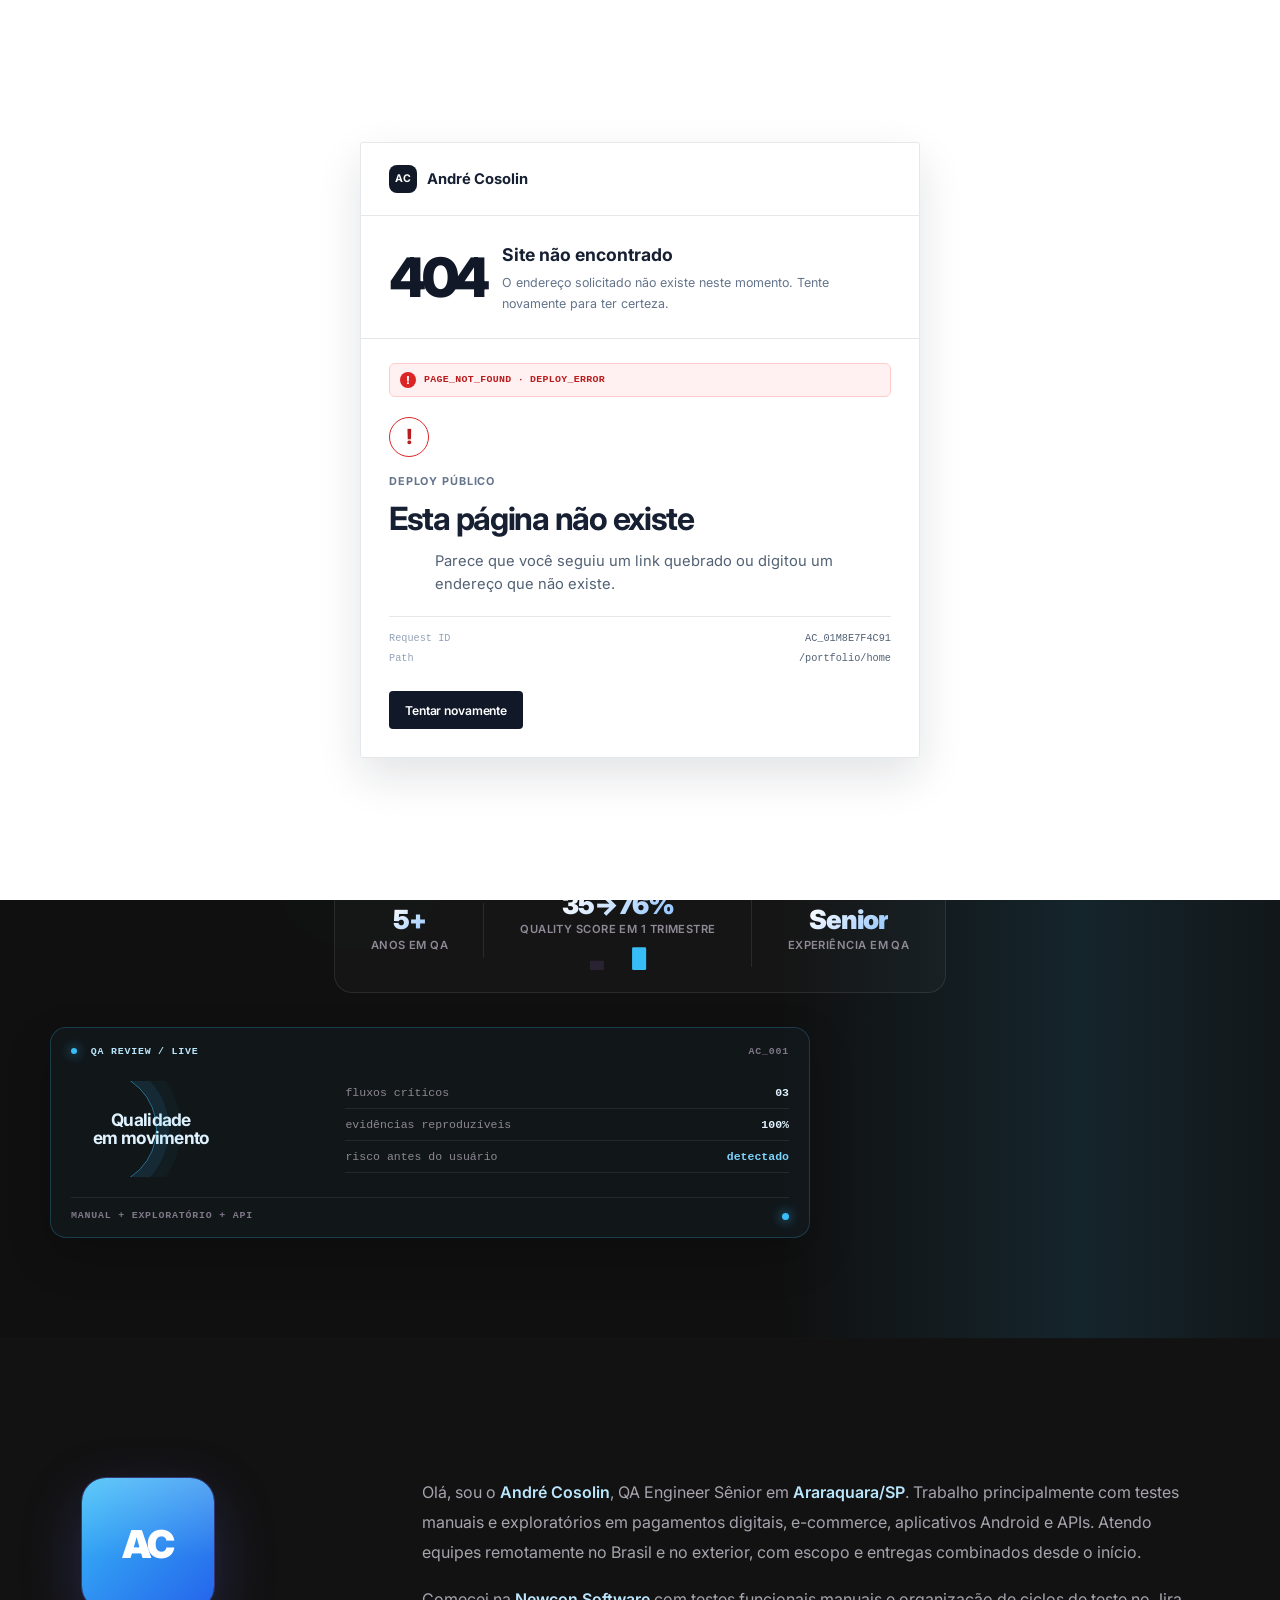
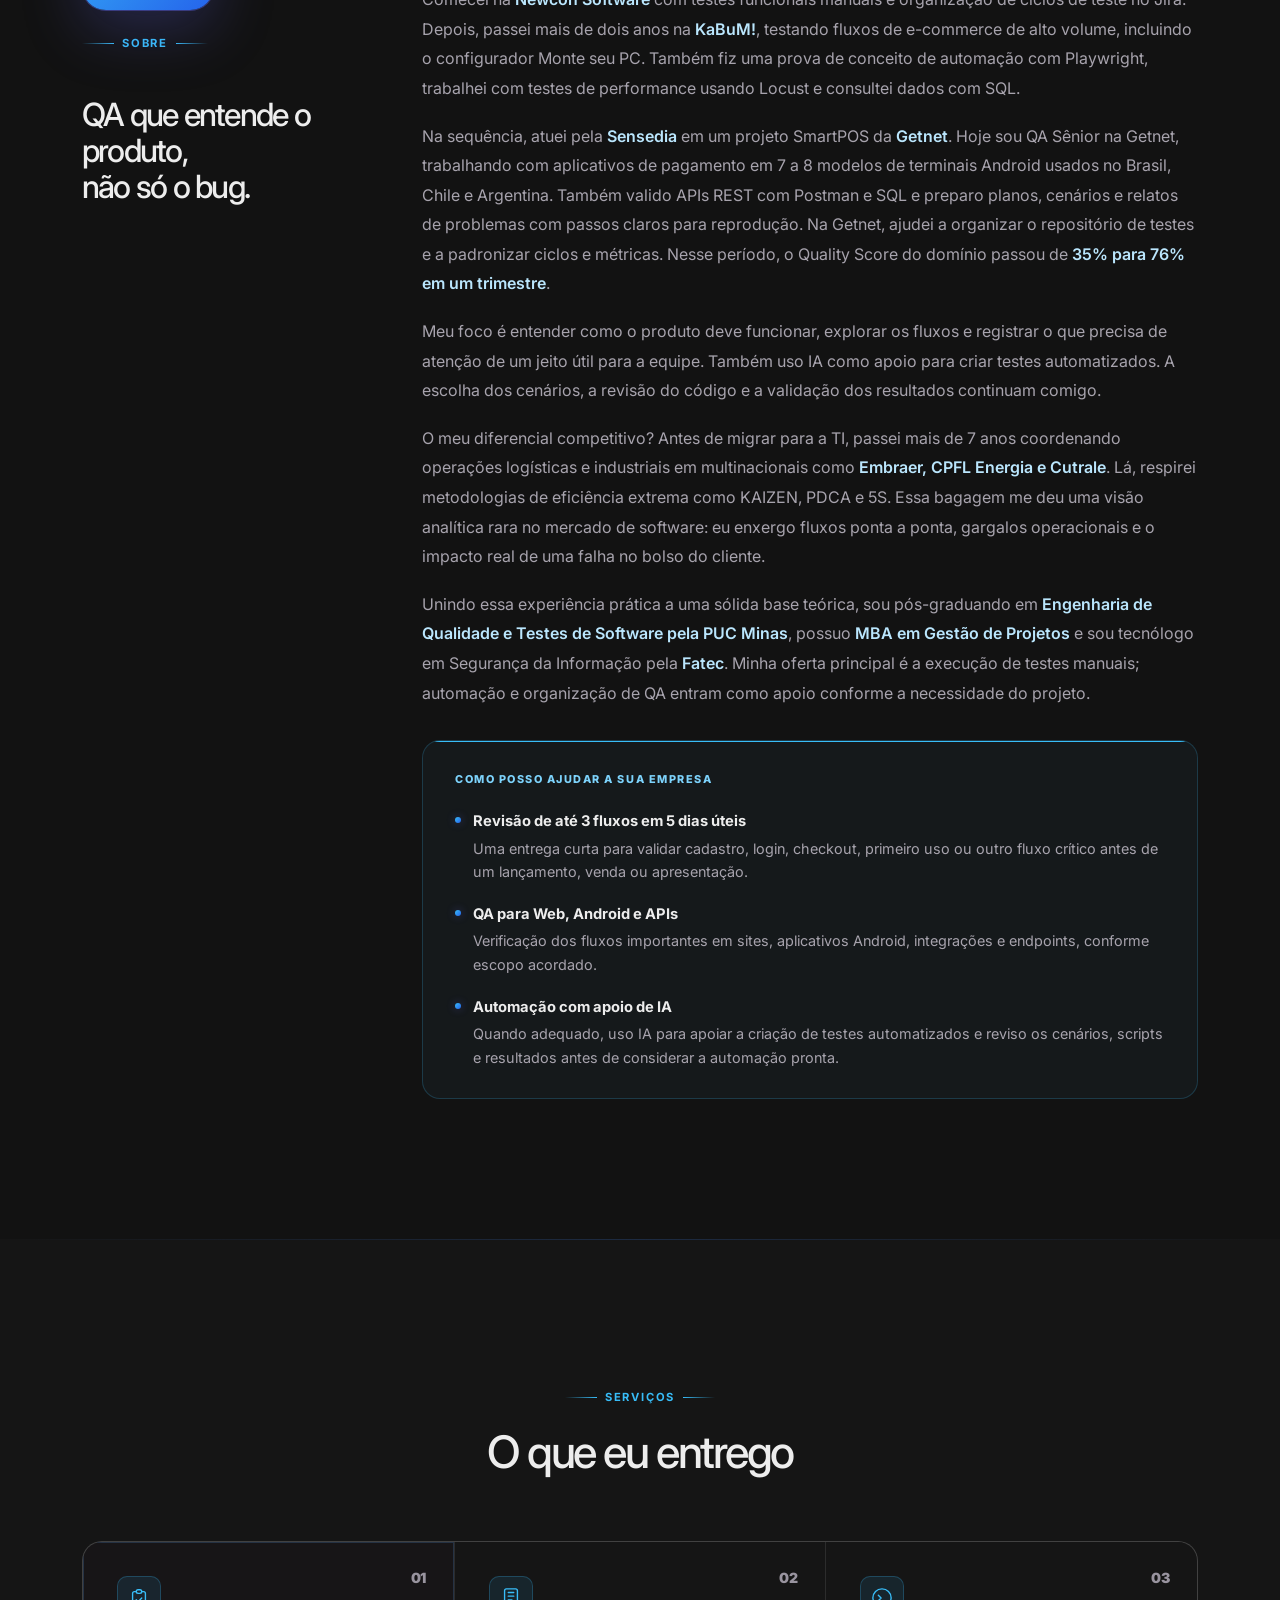
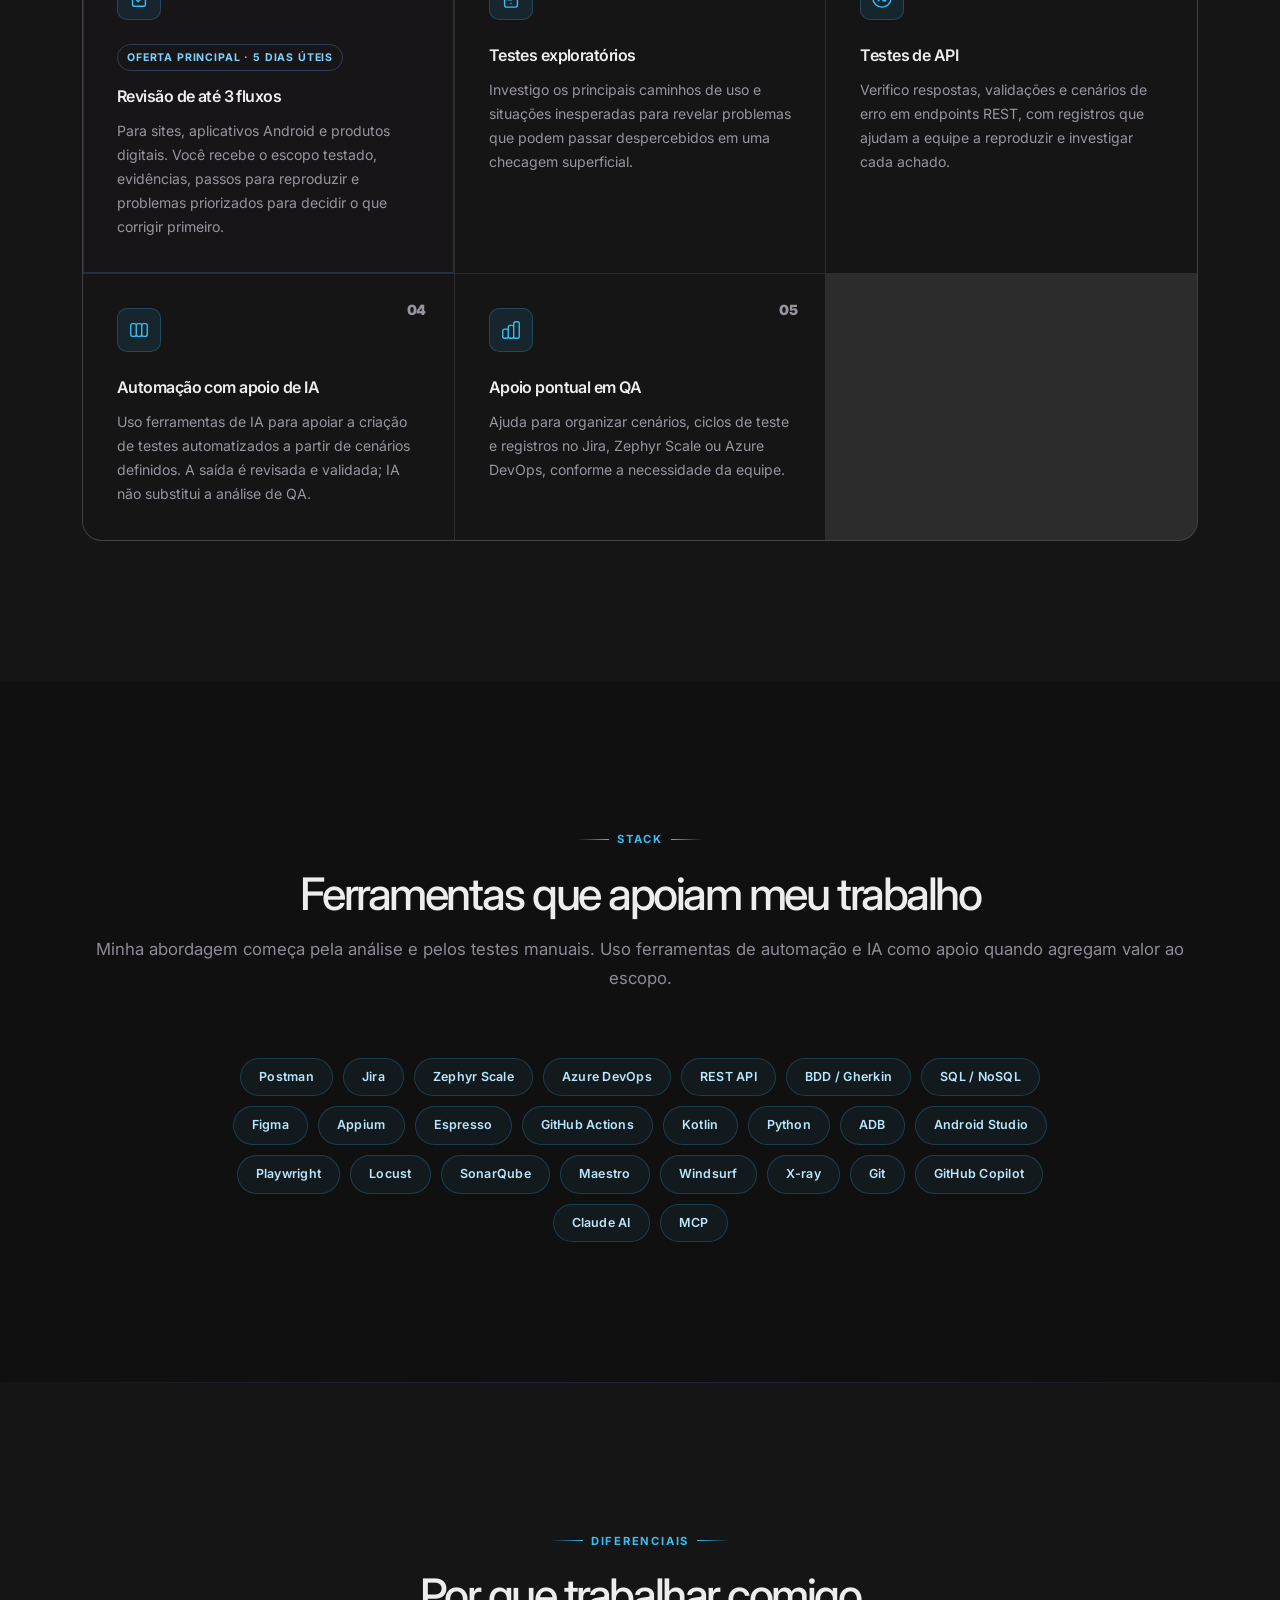
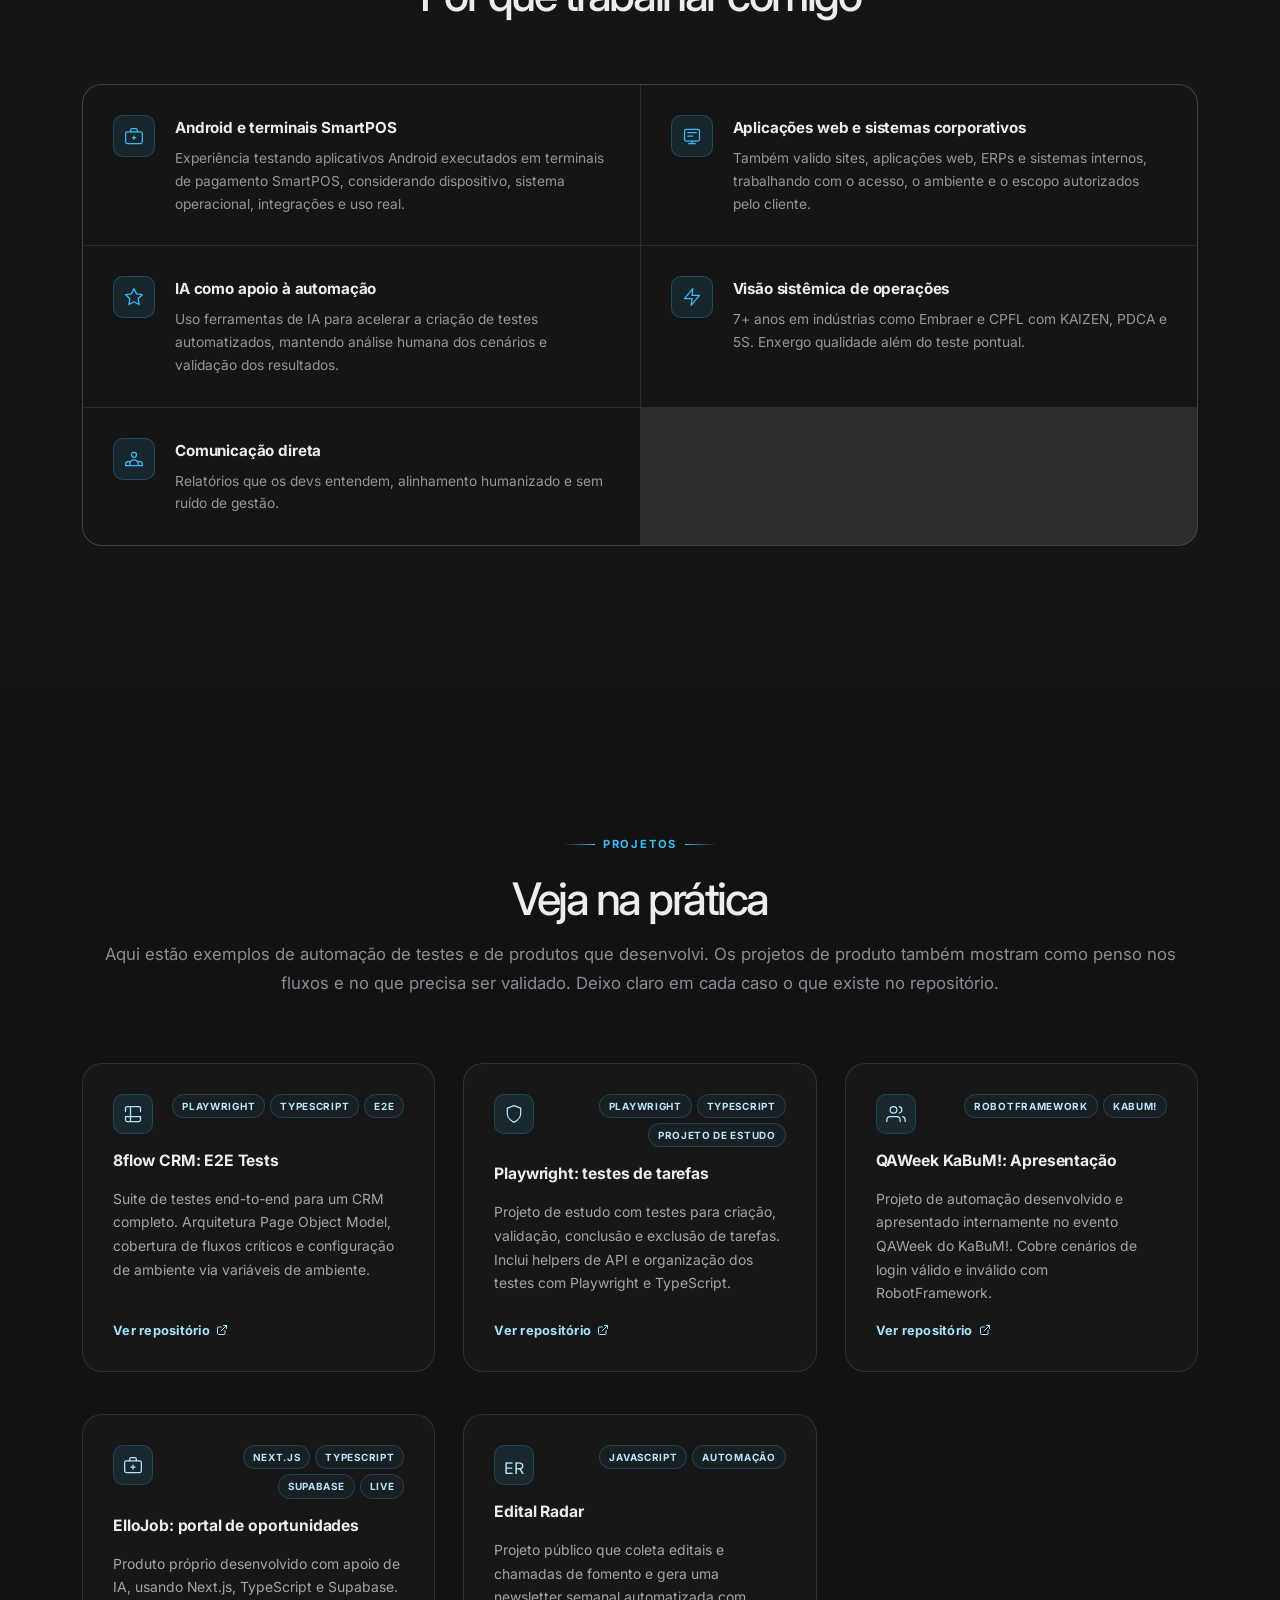
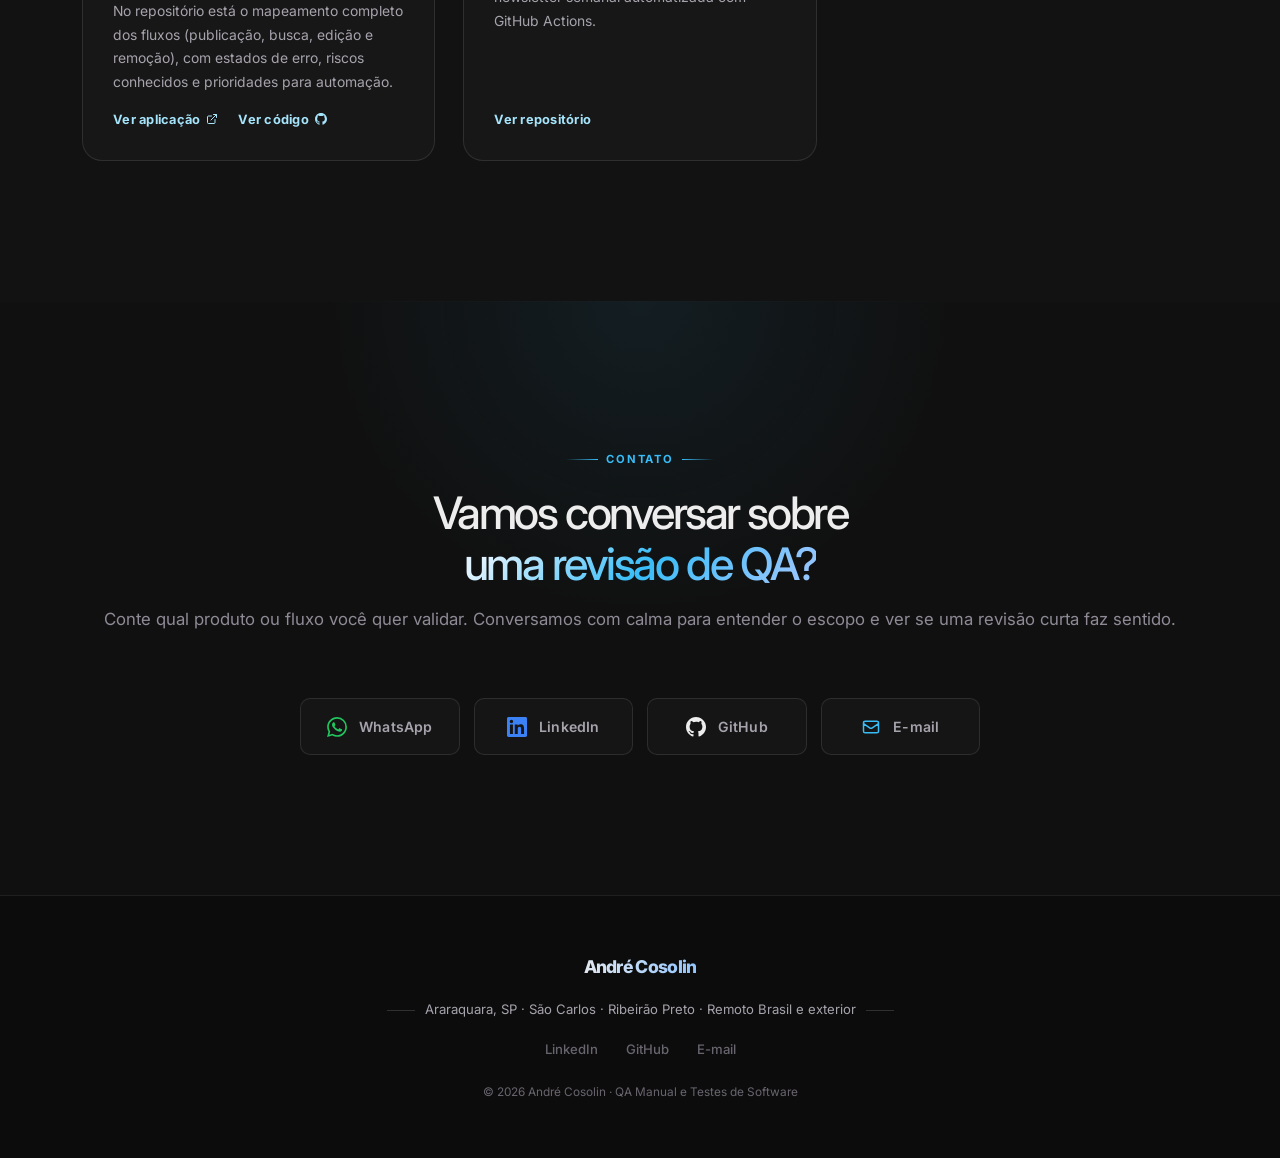
==== commit 6ff199b6: "Melhora pausa de leitura no erro simulado" ====
--- a/index.html
+++ b/index.html
@@ -53,10 +53,14 @@
         <div class="host-error-details"><span>Request ID</span><strong>AC_01M8E7F4C91</strong><span>Path</span><strong>/portfolio/home</strong></div>
       </div>
 
+      <div class="incident-reveal" id="incidentReveal" aria-live="polite">
+        <strong>Era uma simulação.</strong>
+        <p>Mas a sensação de encontrar algo quebrado é bem real.</p>
+        <span>Você acabou de sentir o que um usuário sente quando um produto falha sem explicar o que aconteceu. É justamente esse tipo de experiência que eu ajudo a evitar.</span>
+      </div>
       <div class="incident-actions">
         <button class="btn btn-primary incident-continue" id="incidentContinue" type="button">Tentar novamente</button>
       </div>
-      <p class="incident-reveal" id="incidentReveal">Era uma simulação. Mas a sensação de encontrar algo quebrado é bem real e é justamente isso que eu ajudo a evitar.</p>
     </div>
   </div>
 
--- a/style.css
+++ b/style.css
@@ -105,8 +105,11 @@
 .incident-message { max-width: 410px; margin: 13px auto 19px; color: #aeb8c8; font-size: .9rem; line-height: 1.55; }
 .incident-actions { display: flex; align-items: center; justify-content: center; gap: 18px; flex-wrap: wrap; margin-top: 22px; }
 .incident-continue { border: 0; cursor: pointer; }
-.incident-reveal { display: none; margin: 24px 0 0; padding: 16px 18px; border: 1px solid rgba(129,140,248,.34); border-radius: 9px; background: linear-gradient(135deg, rgba(49,46,129,.28), rgba(30,27,75,.2)); color: #ddd6fe; font-size: .83rem; line-height: 1.6; box-shadow: 0 10px 30px rgba(30,27,75,.2); }
+.incident-reveal { display: none; margin: 0 28px 28px; padding: 22px 24px; border: 1px solid #cbd5e1; border-radius: 4px; background: #f8fafc; color: #334155; font-size: .9rem; line-height: 1.6; box-shadow: none; }
 .incident-reveal.is-visible { display: block; animation: incident-in .3s ease both; }
+.incident-reveal strong { display: block; margin-bottom: 8px; color: #172033; font-size: 1.05rem; }
+.incident-reveal p { margin: 0 0 8px; color: #172033; font-size: 1rem; font-weight: 700; }
+.incident-reveal span { display: block; color: #526174; }
 body.incident-open { overflow: hidden; }
 .scroll-bug { position: fixed; z-index: 140; top: 18%; left: 5%; display: flex; align-items: center; gap: 8px; width: 106px; color: #38bdf8; opacity: 0; pointer-events: none; transform: translate(-50%, -50%) rotate(-8deg); transition: left .18s ease-out, top .18s ease-out, opacity .3s ease; filter: drop-shadow(0 8px 18px rgba(56,189,248,.16)); }
 .scroll-bug.is-visible { opacity: .46; }
@@ -1299,5 +1302,5 @@
 /* Keep the simulated hosting error deliberately plain. */
 .incident-demo { background: #fff; }
 .incident-card { background: #fff; border: 1px solid #e5e7eb; border-radius: 3px; color: #243047; box-shadow: 0 18px 45px rgba(15,23,42,.12); }
-.incident-continue { border-radius: 4px; background: #111827; color: #fff; box-shadow: none; }
+.incident-continue { min-height: 38px; padding: 9px 16px; border-radius: 4px; background: #111827; color: #fff; font-size: .76rem; box-shadow: none; }
 .incident-continue:hover { background: #374151; box-shadow: none; transform: none; }
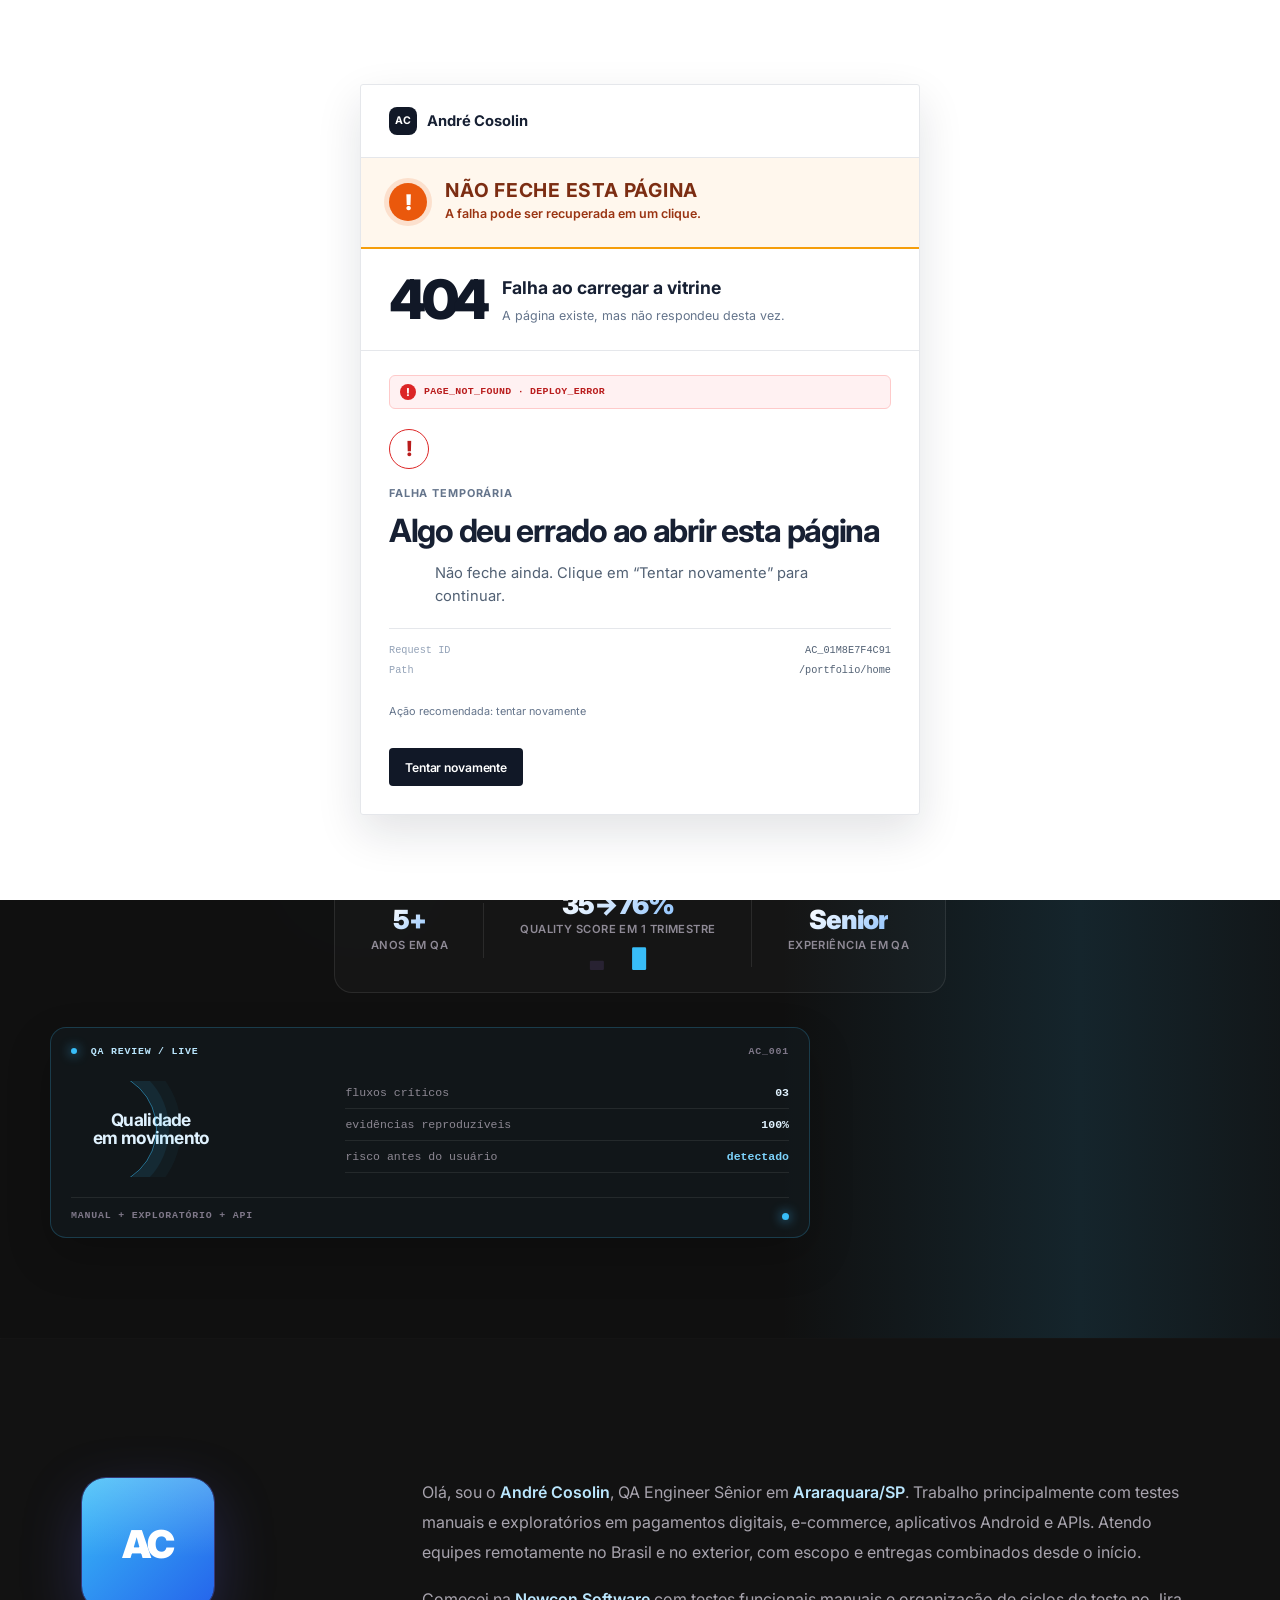
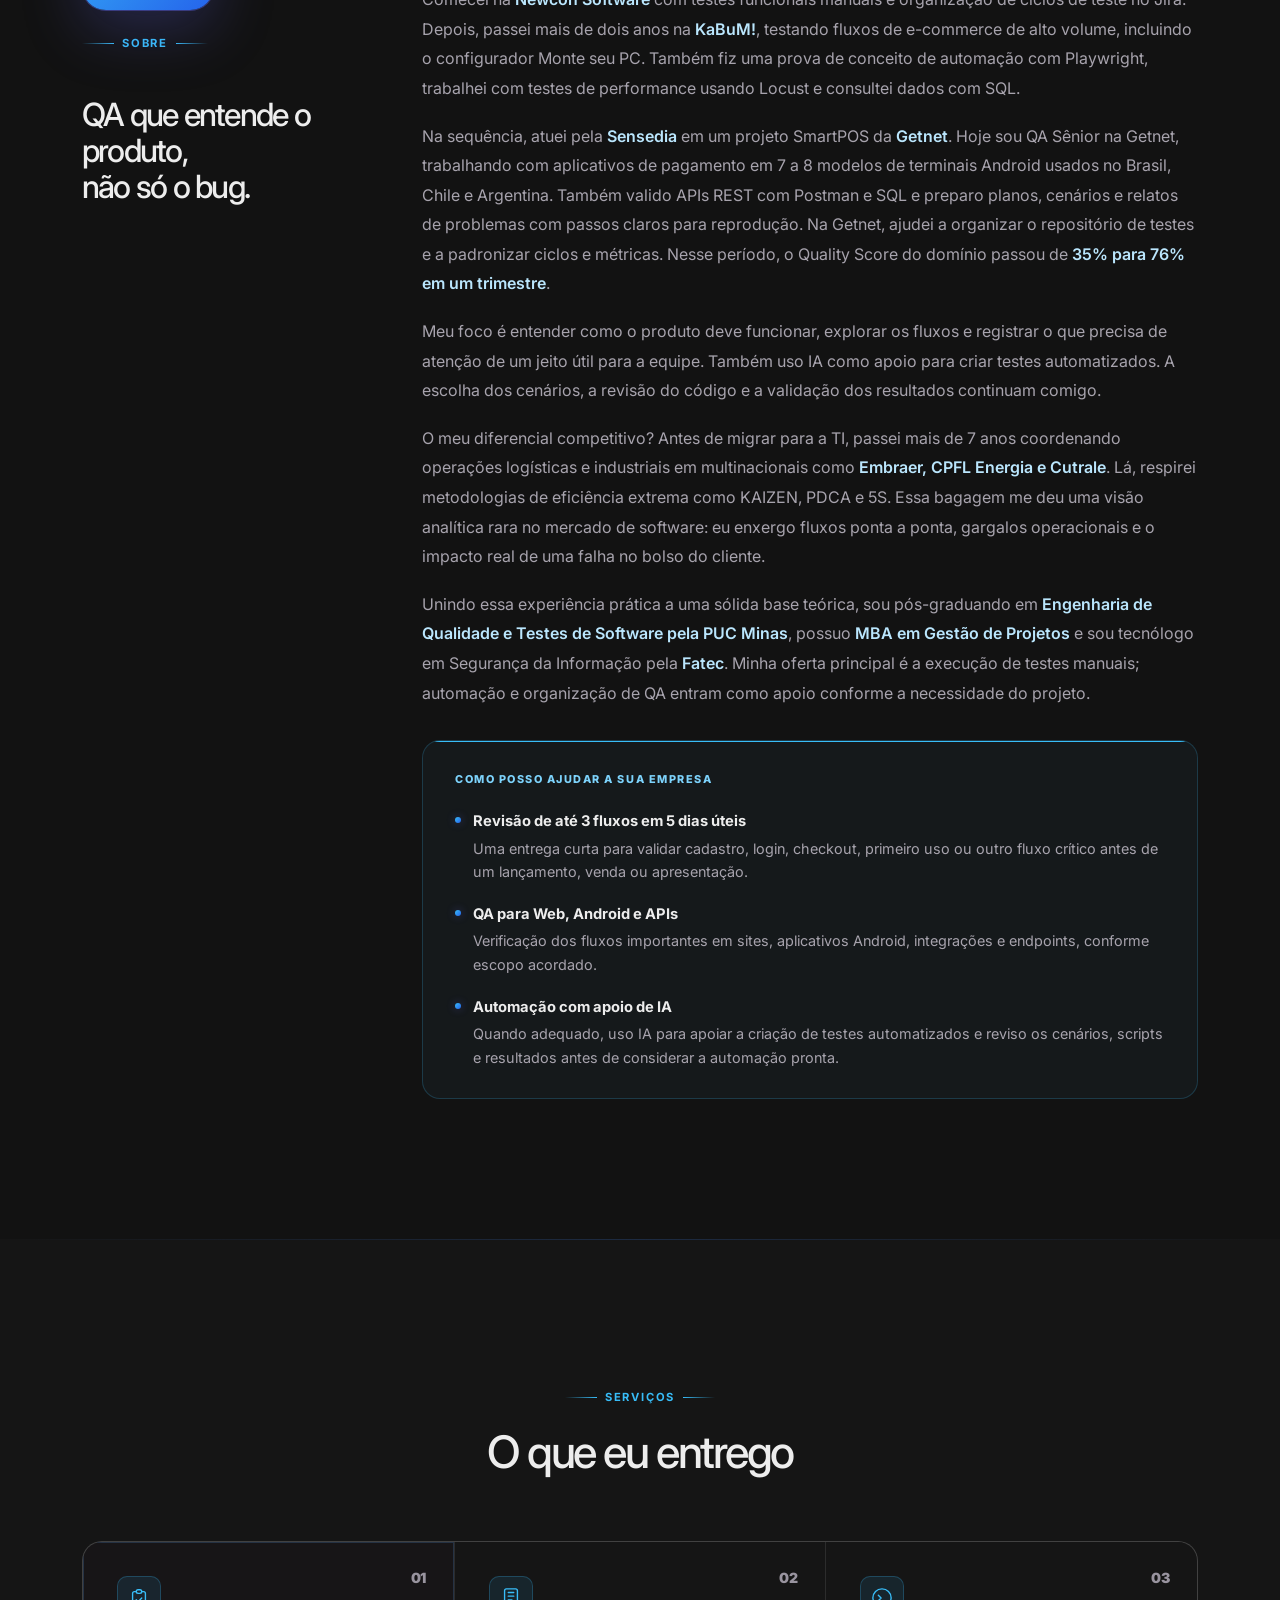
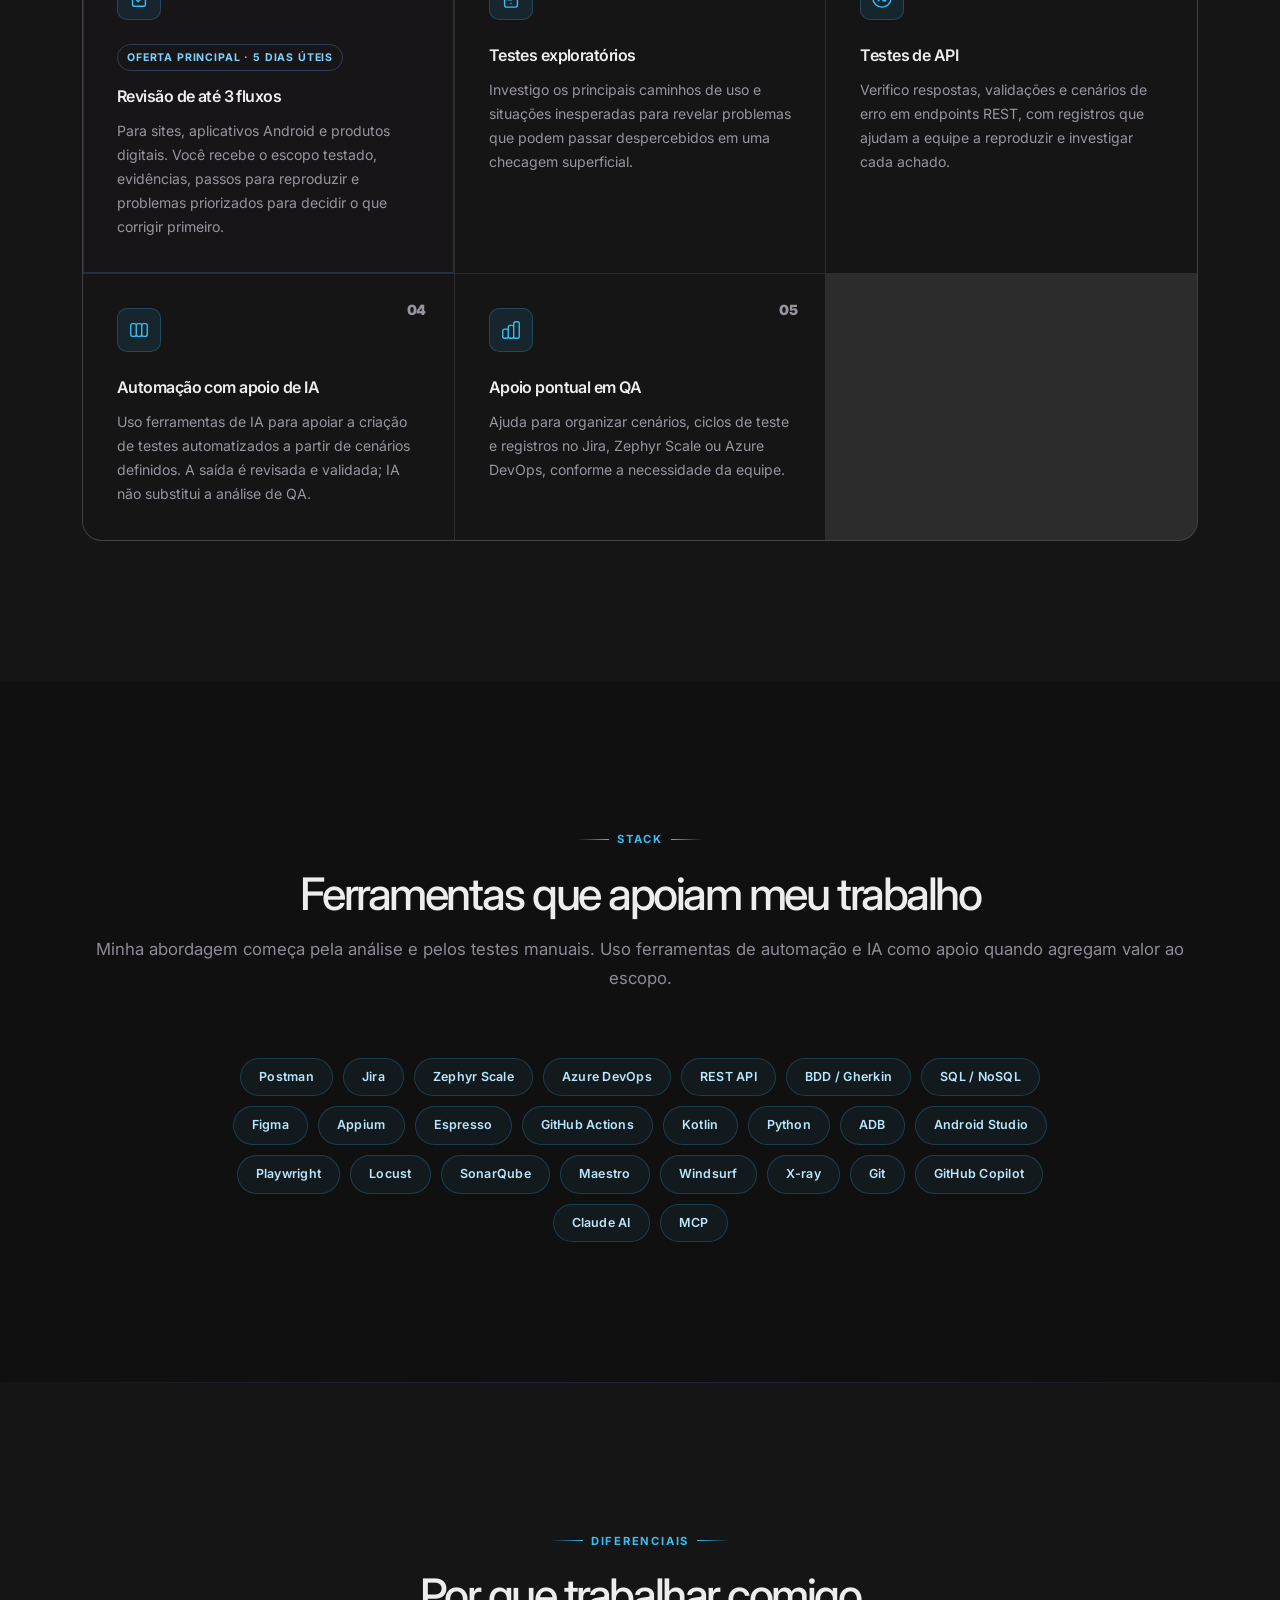
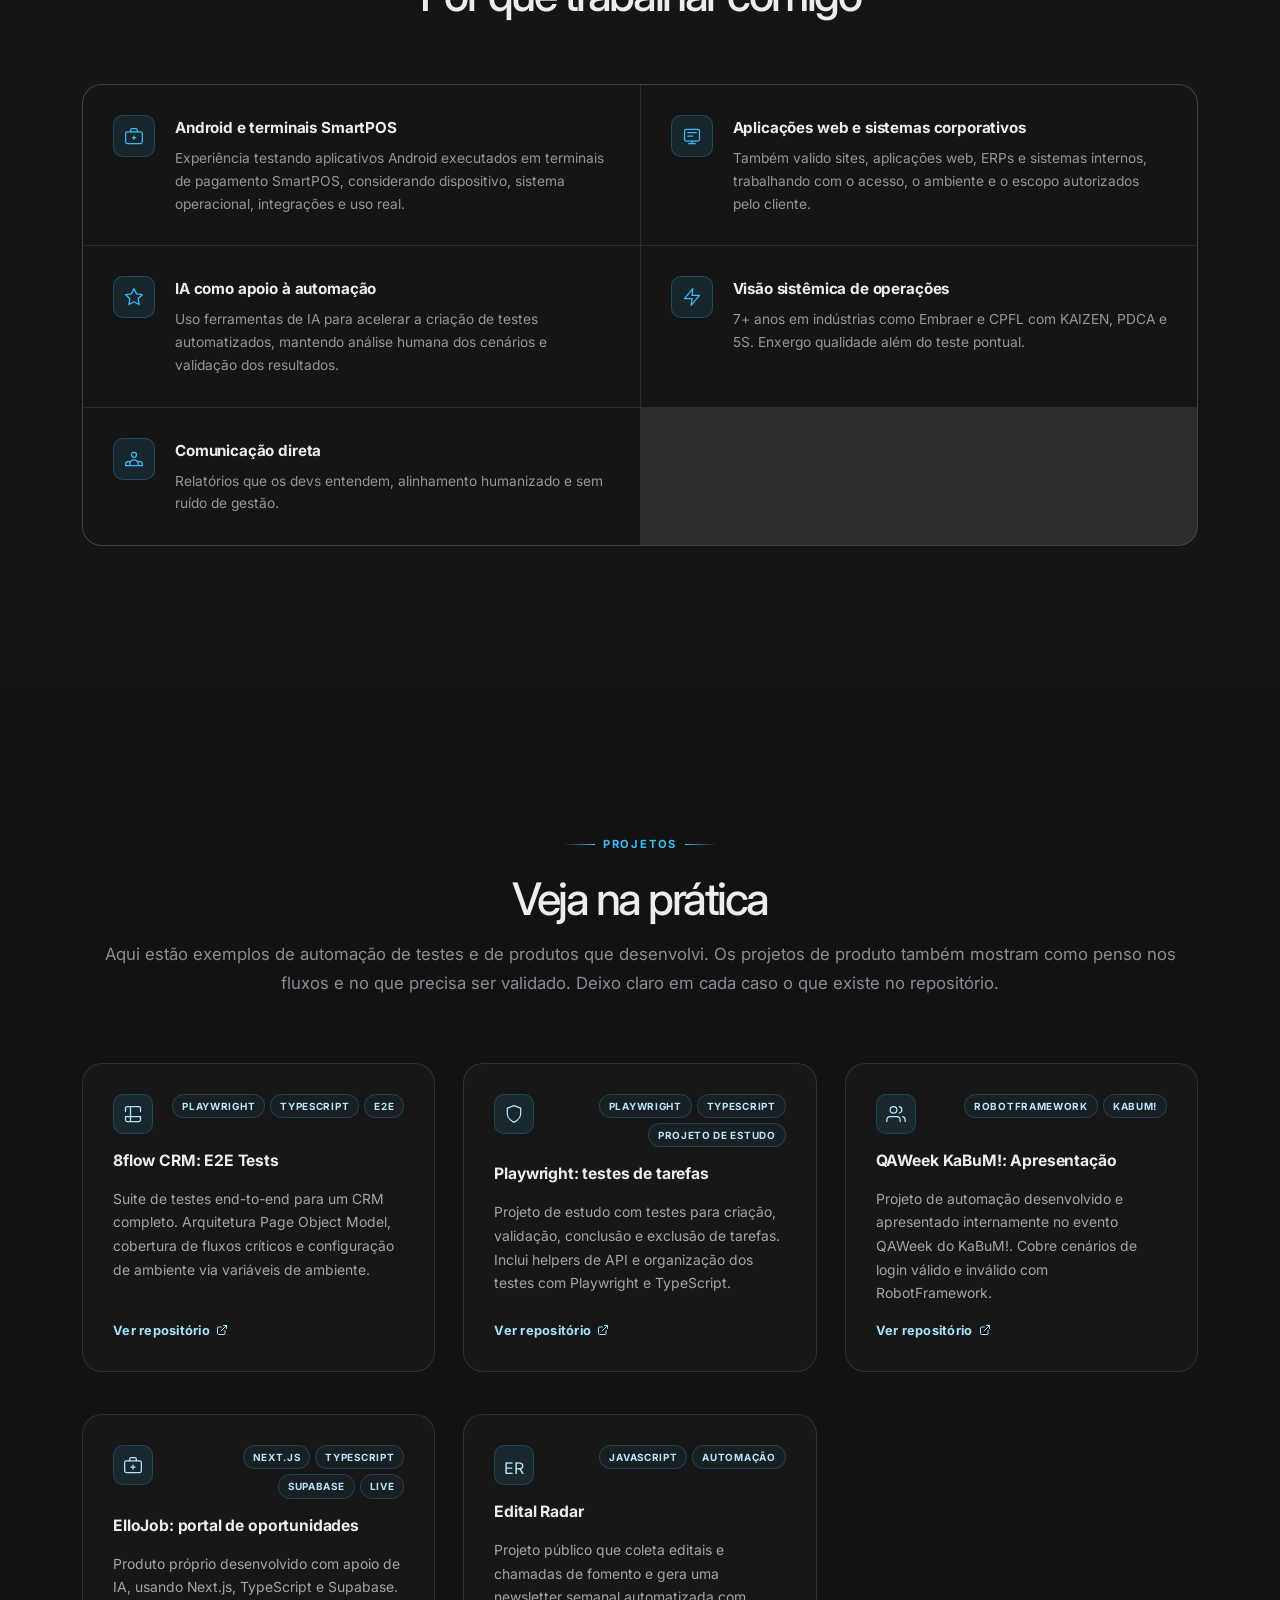
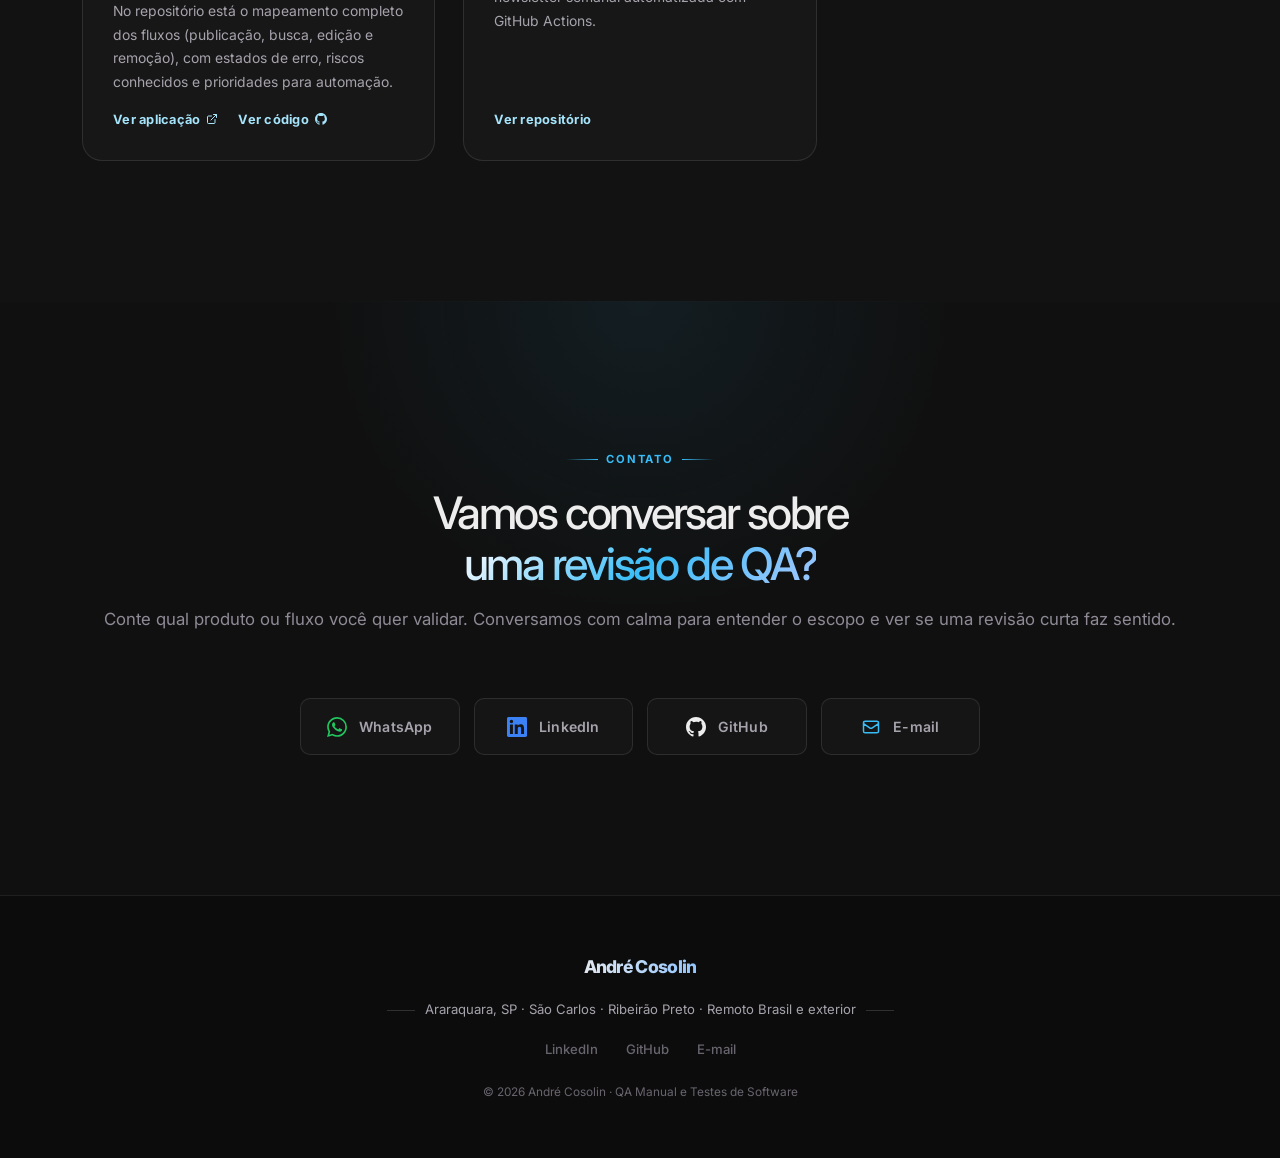
==== commit e623662c: "Adiciona warning de recuperação no erro simulado" ====
--- a/index.html
+++ b/index.html
@@ -39,17 +39,18 @@
   <div class="incident-demo" id="incidentDemo" role="dialog" aria-modal="true" aria-labelledby="incidentTitle" aria-describedby="incidentMessage" hidden>
     <div class="incident-card">
       <div class="login-brand"><span class="login-brand-mark">AC</span><span>André Cosolin</span></div>
+      <div class="incident-warning"><span class="incident-warning-icon">!</span><strong>NÃO FECHE ESTA PÁGINA</strong><span>A falha pode ser recuperada em um clique.</span></div>
       <div class="incident-crash-banner">
         <strong>404</strong>
-        <div><b>Site não encontrado</b><span>O endereço solicitado não existe neste momento. Tente novamente para ter certeza.</span></div>
+        <div><b>Falha ao carregar a vitrine</b><span>A página existe, mas não respondeu desta vez.</span></div>
       </div>
       <div class="login-window incident-host-error" aria-live="polite">
         <div class="login-window-top"><span></span><span></span><span></span></div>
         <div class="incident-error-strip"><span class="incident-error-mark">!</span><span>PAGE_NOT_FOUND · DEPLOY_ERROR</span></div>
         <div class="incident-icon" aria-hidden="true">!</div>
-        <p class="incident-kicker">Deploy público</p>
-        <h2 id="incidentTitle">Esta página não existe</h2>
-        <p id="incidentMessage" class="incident-message">Parece que você seguiu um link quebrado ou digitou um endereço que não existe.</p>
+        <p class="incident-kicker">Falha temporária</p>
+        <h2 id="incidentTitle">Algo deu errado ao abrir esta página</h2>
+        <p id="incidentMessage" class="incident-message">Não feche ainda. Clique em “Tentar novamente” para continuar.</p>
         <div class="host-error-details"><span>Request ID</span><strong>AC_01M8E7F4C91</strong><span>Path</span><strong>/portfolio/home</strong></div>
       </div>
 
@@ -59,6 +60,7 @@
         <span>Você acabou de sentir o que um usuário sente quando um produto falha sem explicar o que aconteceu. É justamente esse tipo de experiência que eu ajudo a evitar.</span>
       </div>
       <div class="incident-actions">
+        <p class="incident-action-hint" id="incidentActionHint">Ação recomendada: tentar novamente</p>
         <button class="btn btn-primary incident-continue" id="incidentContinue" type="button">Tentar novamente</button>
       </div>
     </div>
--- a/style.css
+++ b/style.css
@@ -65,6 +65,7 @@
 .incident-demo.is-closing { animation: incident-out .26s ease-in both; }
 .incident-demo--revealed .incident-crash-banner,
 .incident-demo--revealed .login-window { display: none; }
+.incident-demo--revealed .incident-warning { display: none; }
 .incident-demo--revealed .incident-card { border-color: rgba(129,140,248,.32); box-shadow: 0 28px 100px rgba(0,0,0,.65), 0 0 0 1px rgba(255,255,255,.03) inset; }
 .incident-card {
   position: relative;
@@ -79,6 +80,10 @@
 }
 .login-brand { display: flex; align-items: center; justify-content: center; gap: 10px; margin-bottom: 22px; color: #f8fafc; font-size: .9rem; font-weight: 700; }
 .login-brand-mark { display: grid; place-items: center; width: 28px; height: 28px; border-radius: 8px; background: var(--grad-primary); color: white; font-size: .66rem; }
+.incident-warning { display: grid; grid-template-columns: 42px 1fr; gap: 4px 14px; align-items: center; padding: 22px 28px; border-bottom: 2px solid #f59e0b; background: #fff7ed; color: #7c2d12; }
+.incident-warning-icon { grid-row: span 2; display: grid; place-items: center; width: 38px; height: 38px; border-radius: 50%; background: #ea580c; color: #fff; font: 900 1.35rem/1 Inter, sans-serif; box-shadow: 0 0 0 5px rgba(234,88,12,.14); }
+.incident-warning strong { font-size: clamp(.95rem, 2.4vw, 1.2rem); letter-spacing: .04em; line-height: 1.05; }
+.incident-warning > span:last-child { color: #9a3412; font-size: .78rem; font-weight: 600; }
 .incident-crash-banner { display: flex; align-items: center; gap: 18px; margin-bottom: 18px; padding: 16px 18px; border: 1px solid rgba(248,113,113,.48); border-left: 4px solid #ef4444; border-radius: 9px; background: linear-gradient(100deg, rgba(127,29,29,.42), rgba(69,10,10,.18)); text-align: left; }
 .incident-crash-banner strong { color: #f87171; font: 900 2.35rem/.9 Inter, sans-serif; letter-spacing: -.08em; }
 .incident-crash-banner b, .incident-crash-banner span { display: block; }
@@ -1158,6 +1163,7 @@
 .host-error-details { border-color: #e5e7eb; color: #94a3b8; }
 .host-error-details strong { color: #526174; }
 .incident-actions { justify-content: flex-start; margin: 0; padding: 0 28px 28px; }
+.incident-action-hint { flex-basis: 100%; margin: 0 0 9px; color: #64748b; font-size: .68rem; }
 .incident-continue { min-height: 44px; border-radius: 4px; background: #111827; color: #fff; box-shadow: none; }
 .incident-continue:hover { background: #374151; box-shadow: none; transform: none; }
 .incident-reveal { margin: 0 28px 28px; border-color: #cbd5e1; border-radius: 4px; background: #f8fafc; color: #334155; box-shadow: none; }
